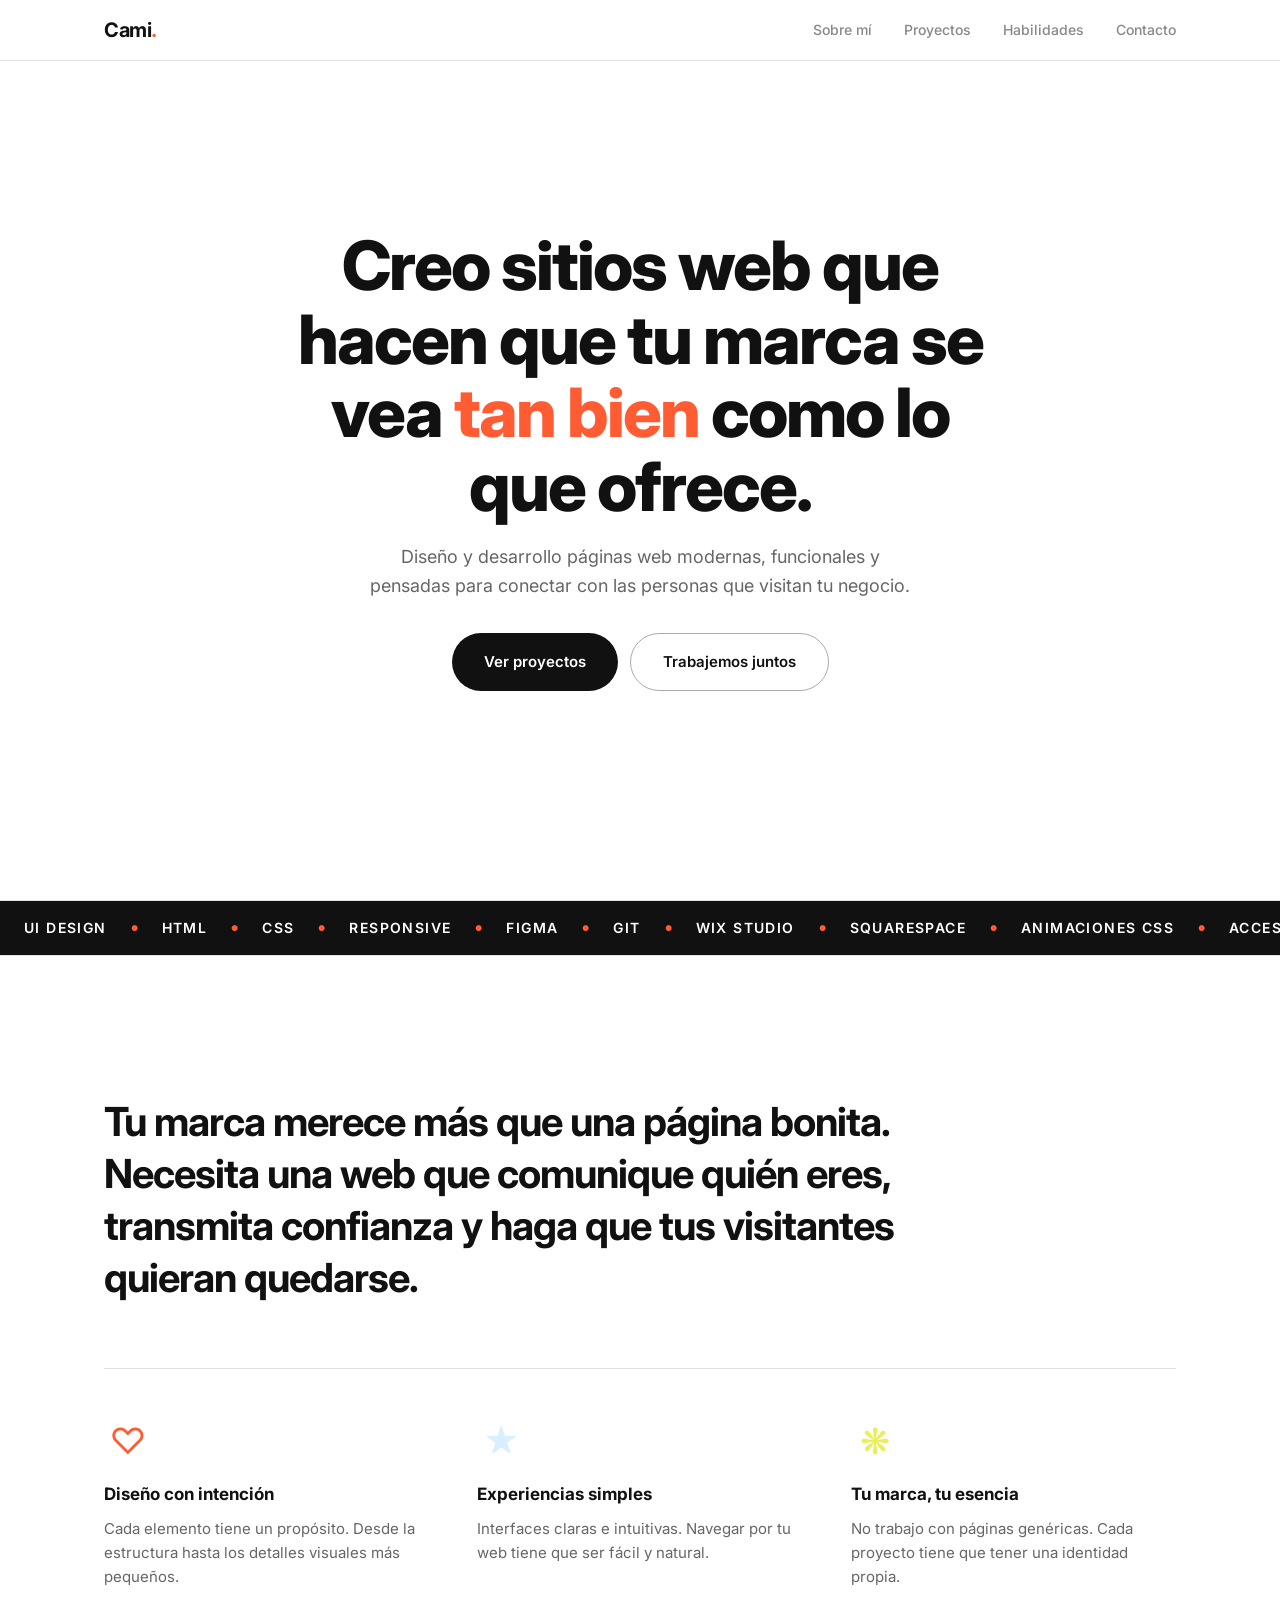
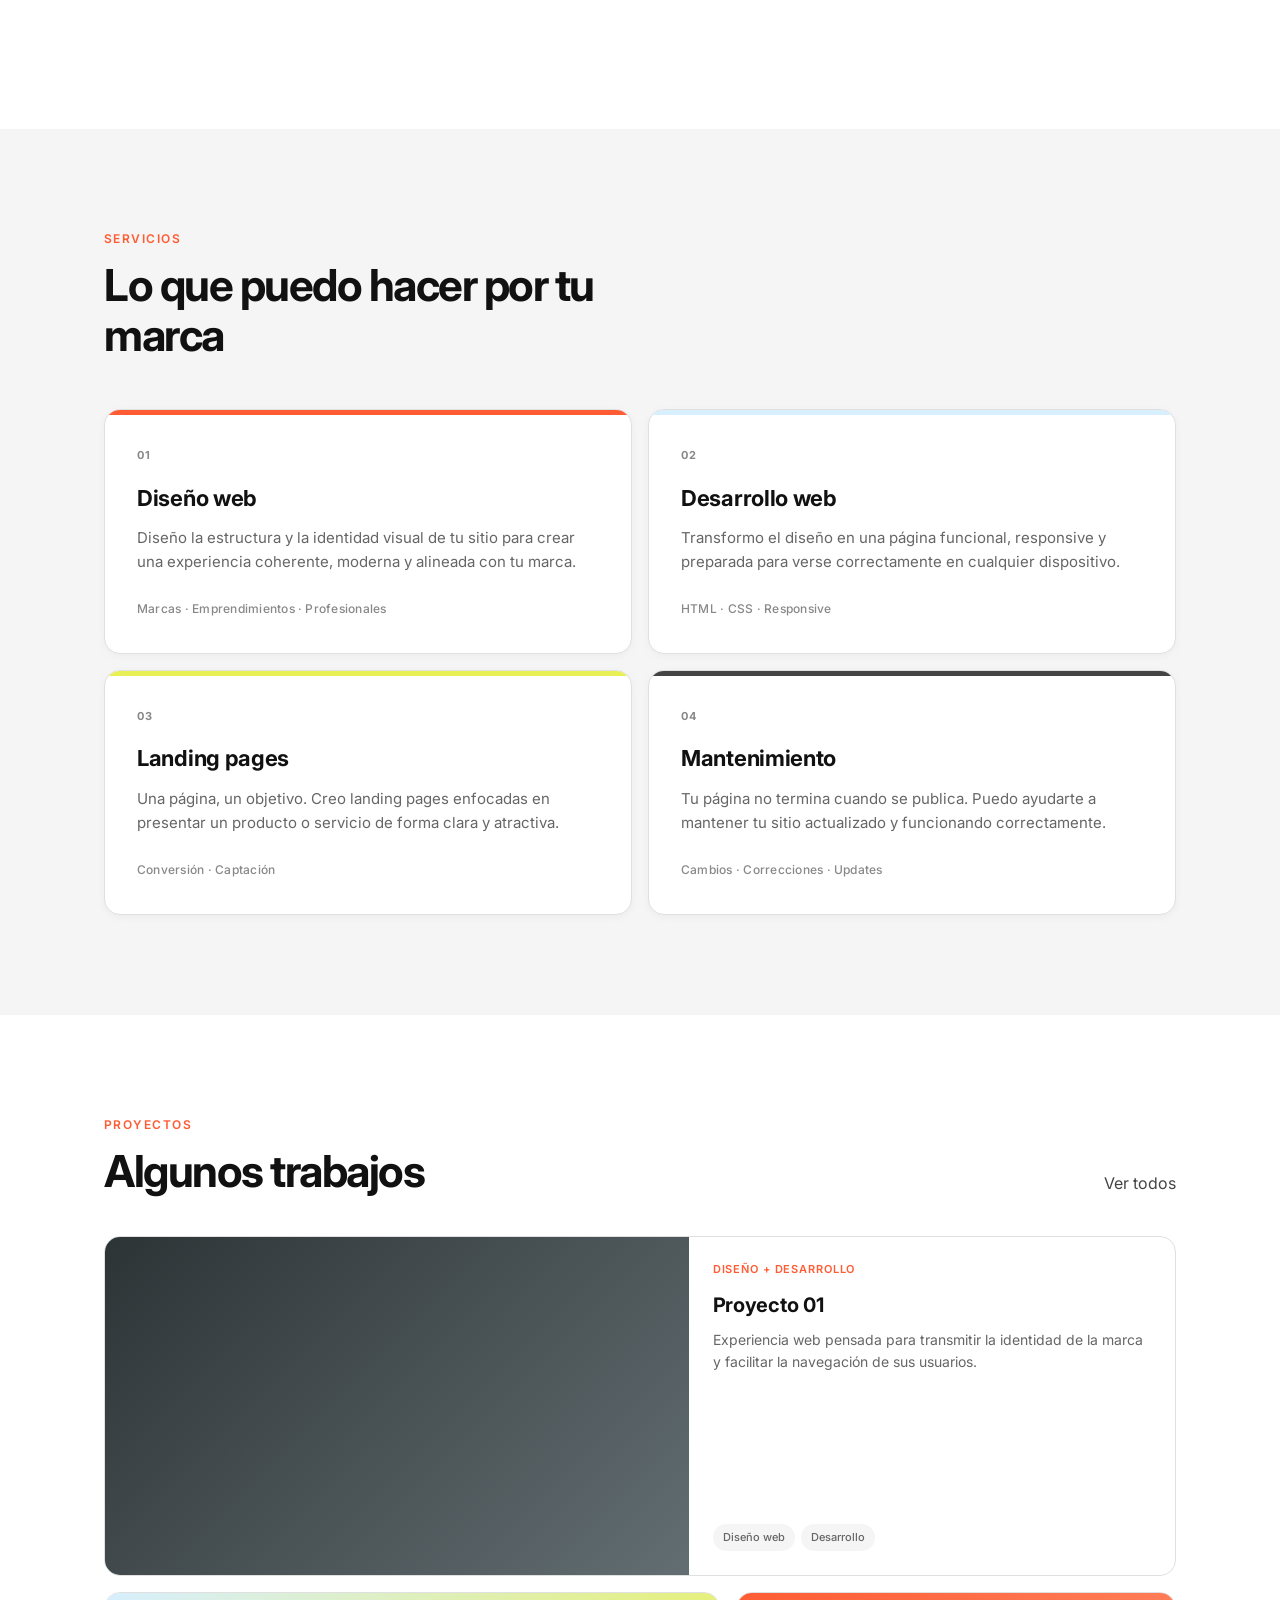
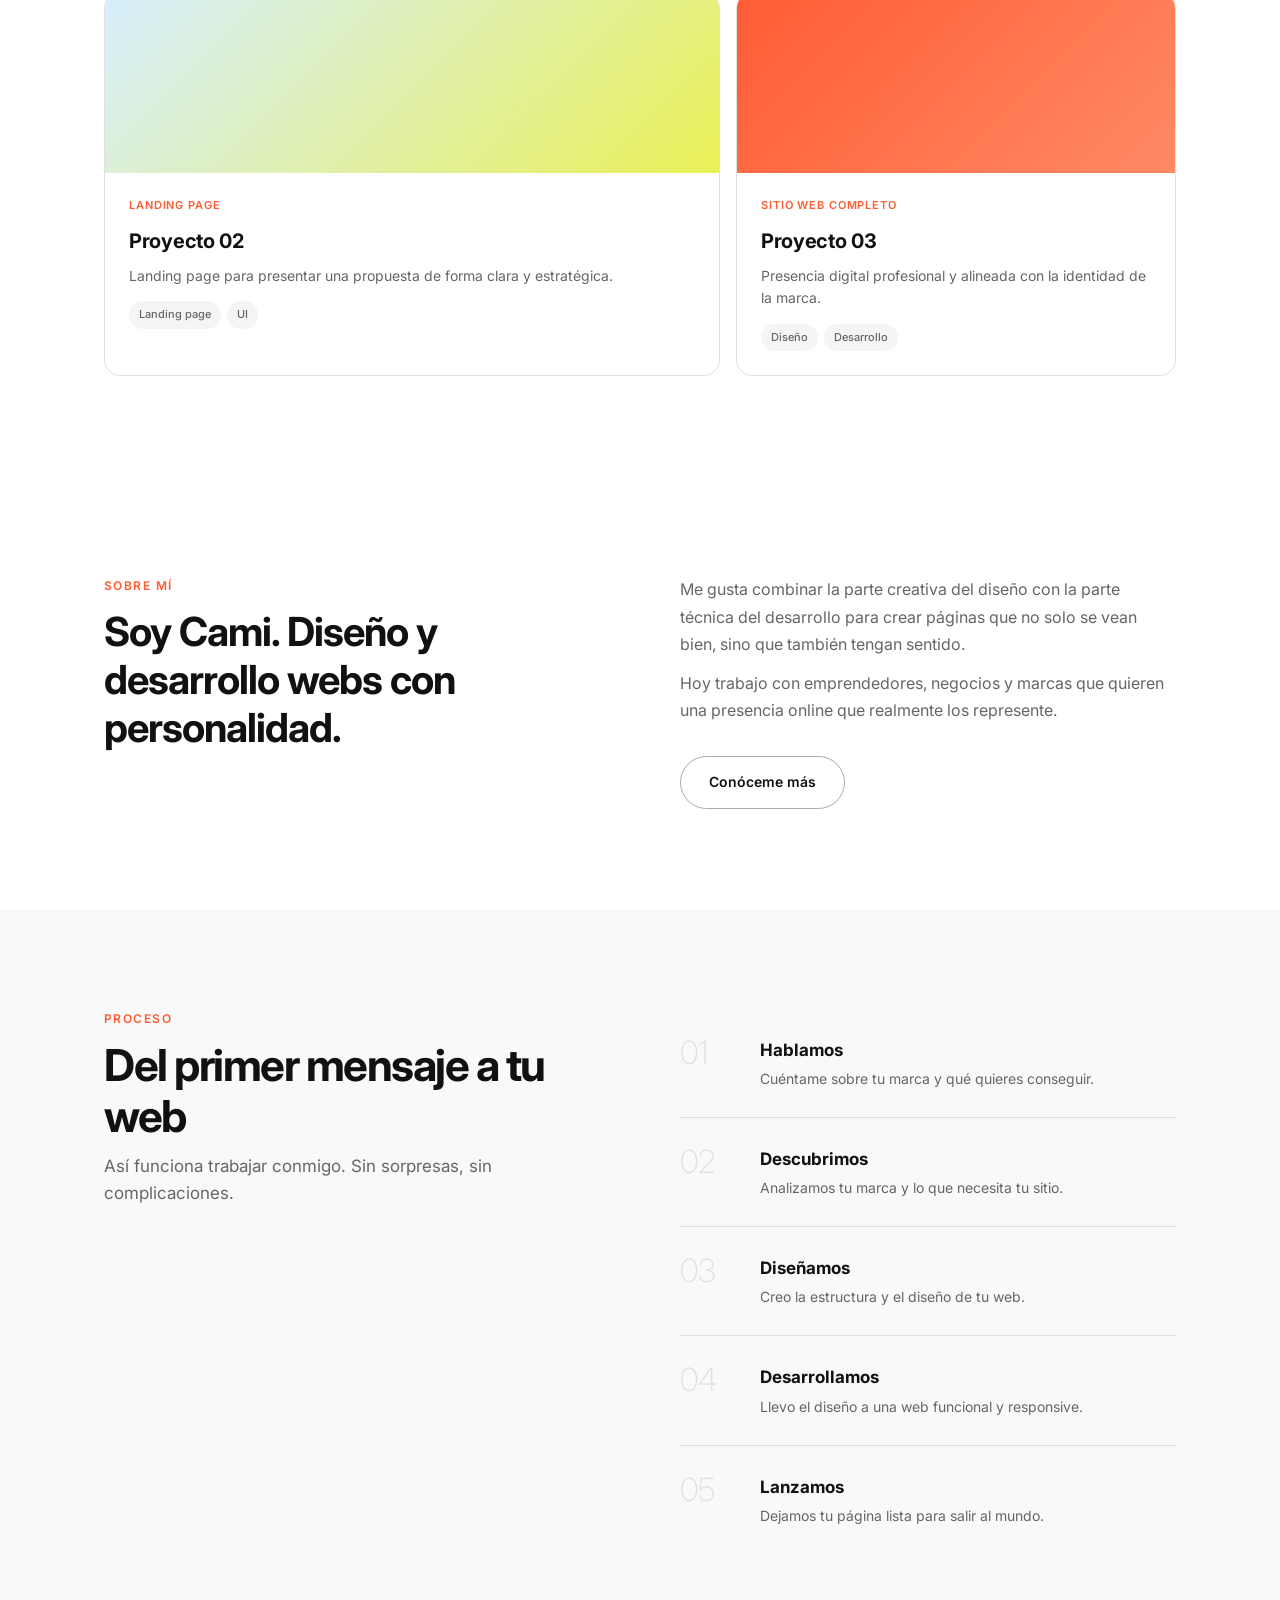
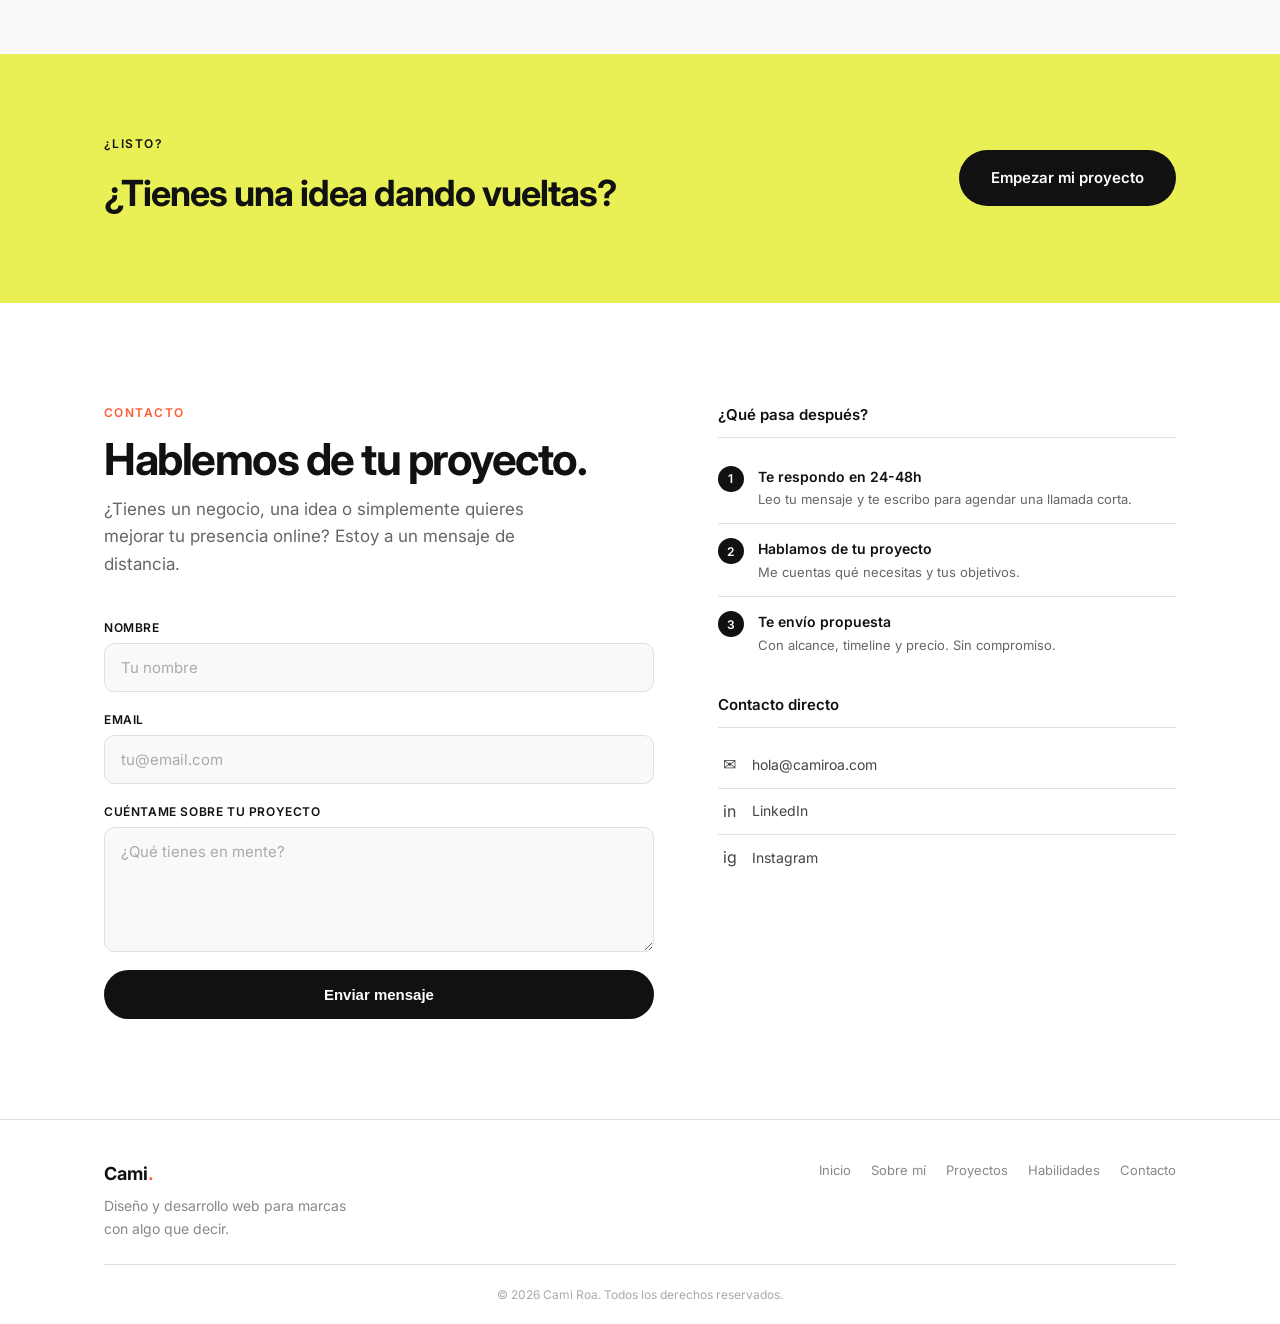
==== index.html @ 4c190ff5 "Replace small star ✦ with larger ★ character" ====
<!DOCTYPE html>
<html lang="es">
<head>
    <meta charset="UTF-8">
    <meta name="viewport" content="width=device-width, initial-scale=1.0">
    <title>Cami Roa — Diseño y Desarrollo Web</title>
    <link rel="preconnect" href="https://fonts.googleapis.com">
    <link rel="preconnect" href="https://fonts.gstatic.com" crossorigin>
    <link href="https://fonts.googleapis.com/css2?family=Inter:wght@400;500;600;700;800&display=swap" rel="stylesheet">
    <link rel="stylesheet" href="https://api.fontshare.com/v2/css?f[]=clash-display@400,500,600,700&display=swap">
    <link rel="stylesheet" href="styles.css">
</head>
<body>
    <header class="header">
        <nav class="nav container">
            <a href="index.html" class="logo">Cami<span>.</span></a>
            <ul class="nav-links" id="nav-links">
                <li><a href="about.html">Sobre mí</a></li>
                <li><a href="projects.html">Proyectos</a></li>
                <li><a href="skills.html">Habilidades</a></li>
                <li><a href="contact.html">Contacto</a></li>
            </ul>
            <button class="nav-toggle" id="nav-toggle" aria-label="Menu">
                <span></span>
                <span></span>
                <span></span>
            </button>
        </nav>
    </header>

    <main>
        <!-- HERO -->
        <section class="hero" id="hero">
            <div class="hero-content">
                <h1 class="hero-name">Creo sitios web que hacen que tu marca se vea <span class="accent">tan bien</span> como lo que ofrece.</h1>
                <p class="hero-description">Diseño y desarrollo páginas web modernas, funcionales y pensadas para conectar con las personas que visitan tu negocio.</p>
                <div class="hero-actions">
                    <a href="projects.html" class="btn btn-primary btn-lg">Ver proyectos</a>
                    <a href="contact.html" class="btn btn-secondary btn-lg">Trabajemos juntos</a>
                </div>
            </div>
        </section>

        <!-- SKILLS TICKER -->
        <div class="ticker">
            <div class="ticker-track">
                <span class="ticker-item">UI Design</span>
                <span class="ticker-dot">●</span>
                <span class="ticker-item">HTML</span>
                <span class="ticker-dot">●</span>
                <span class="ticker-item">CSS</span>
                <span class="ticker-dot">●</span>
                <span class="ticker-item">Responsive</span>
                <span class="ticker-dot">●</span>
                <span class="ticker-item">Figma</span>
                <span class="ticker-dot">●</span>
                <span class="ticker-item">Git</span>
                <span class="ticker-dot">●</span>
                <span class="ticker-item">Wix Studio</span>
                <span class="ticker-dot">●</span>
                <span class="ticker-item">Squarespace</span>
                <span class="ticker-dot">●</span>
                <span class="ticker-item">Animaciones CSS</span>
                <span class="ticker-dot">●</span>
                <span class="ticker-item">Accesibilidad</span>
                <span class="ticker-dot">●</span>
                <span class="ticker-item">UI Design</span>
                <span class="ticker-dot">●</span>
                <span class="ticker-item">HTML</span>
                <span class="ticker-dot">●</span>
                <span class="ticker-item">CSS</span>
                <span class="ticker-dot">●</span>
                <span class="ticker-item">Responsive</span>
                <span class="ticker-dot">●</span>
                <span class="ticker-item">Figma</span>
                <span class="ticker-dot">●</span>
                <span class="ticker-item">Git</span>
                <span class="ticker-dot">●</span>
                <span class="ticker-item">Wix Studio</span>
                <span class="ticker-dot">●</span>
                <span class="ticker-item">Squarespace</span>
                <span class="ticker-dot">●</span>
                <span class="ticker-item">Animaciones CSS</span>
                <span class="ticker-dot">●</span>
                <span class="ticker-item">Accesibilidad</span>
                <span class="ticker-dot">●</span>
            </div>
        </div>

        <!-- EDITORIAL STATEMENT -->
        <section class="section editorial">
            <div class="container">
                <div class="editorial-text reveal">
                    <p class="editorial-large">Tu marca merece más que una página bonita. Necesita una web que comunique quién eres, transmita confianza y haga que tus visitantes quieran quedarse.</p>
                </div>
                <div class="editorial-columns reveal reveal-delay-1">
                    <div class="editorial-col">
                        <span class="editorial-icon">♡</span>
                        <h3>Diseño con intención</h3>
                        <p>Cada elemento tiene un propósito. Desde la estructura hasta los detalles visuales más pequeños.</p>
                    </div>
                    <div class="editorial-col">
                        <span class="editorial-icon">★</span>
                        <h3>Experiencias simples</h3>
                        <p>Interfaces claras e intuitivas. Navegar por tu web tiene que ser fácil y natural.</p>
                    </div>
                    <div class="editorial-col">
                        <span class="editorial-icon">❋</span>
                        <h3>Tu marca, tu esencia</h3>
                        <p>No trabajo con páginas genéricas. Cada proyecto tiene que tener una identidad propia.</p>
                    </div>
                </div>
            </div>
        </section>

        <!-- SERVICES — Accent cards -->
        <section class="section services-cards" id="services">
            <div class="container">
                <div class="sc-header reveal">
                    <p class="section-eyebrow">Servicios</p>
                    <h2 class="section-title">Lo que puedo hacer por tu marca</h2>
                </div>
                <div class="sc-grid">
                    <article class="sc-card reveal">
                        <div class="sc-accent" style="background: var(--topaze);"></div>
                        <div class="sc-body">
                            <span class="sc-num">01</span>
                            <h3>Diseño web</h3>
                            <p>Diseño la estructura y la identidad visual de tu sitio para crear una experiencia coherente, moderna y alineada con tu marca.</p>
                            <span class="sc-tag">Marcas · Emprendimientos · Profesionales</span>
                        </div>
                    </article>
                    <article class="sc-card reveal reveal-delay-1">
                        <div class="sc-accent" style="background: var(--cool-blue);"></div>
                        <div class="sc-body">
                            <span class="sc-num">02</span>
                            <h3>Desarrollo web</h3>
                            <p>Transformo el diseño en una página funcional, responsive y preparada para verse correctamente en cualquier dispositivo.</p>
                            <span class="sc-tag">HTML · CSS · Responsive</span>
                        </div>
                    </article>
                    <article class="sc-card reveal reveal-delay-2">
                        <div class="sc-accent" style="background: var(--wasabi);"></div>
                        <div class="sc-body">
                            <span class="sc-num">03</span>
                            <h3>Landing pages</h3>
                            <p>Una página, un objetivo. Creo landing pages enfocadas en presentar un producto o servicio de forma clara y atractiva.</p>
                            <span class="sc-tag">Conversión · Captación</span>
                        </div>
                    </article>
                    <article class="sc-card reveal reveal-delay-3">
                        <div class="sc-accent" style="background: var(--gray-700);"></div>
                        <div class="sc-body">
                            <span class="sc-num">04</span>
                            <h3>Mantenimiento</h3>
                            <p>Tu página no termina cuando se publica. Puedo ayudarte a mantener tu sitio actualizado y funcionando correctamente.</p>
                            <span class="sc-tag">Cambios · Correcciones · Updates</span>
                        </div>
                    </article>
                </div>
            </div>
        </section>

        <!-- PORTFOLIO -->
        <section class="section portfolio-preview" id="portfolio">
            <div class="container">
                <div class="portfolio-header">
                    <div>
                        <p class="section-eyebrow reveal">Proyectos</p>
                        <h2 class="section-title reveal reveal-delay-1">Algunos trabajos</h2>
                    </div>
                    <a href="projects.html" class="link reveal reveal-delay-2">Ver todos</a>
                </div>
                <div class="projects-grid">
                    <article class="project-card reveal reveal-delay-1" data-project="project-1">
                        <div class="project-card-image"></div>
                        <div class="project-card-body">
                            <span class="project-tag">Diseño + Desarrollo</span>
                            <h3 class="project-title">Proyecto 01</h3>
                            <p class="project-description">Experiencia web pensada para transmitir la identidad de la marca y facilitar la navegación de sus usuarios.</p>
                            <div class="project-tags">
                                <span>Diseño web</span>
                                <span>Desarrollo</span>
                            </div>
                        </div>
                    </article>
                    <article class="project-card reveal reveal-delay-2" data-project="project-2">
                        <div class="project-card-image"></div>
                        <div class="project-card-body">
                            <span class="project-tag">Landing page</span>
                            <h3 class="project-title">Proyecto 02</h3>
                            <p class="project-description">Landing page para presentar una propuesta de forma clara y estratégica.</p>
                            <div class="project-tags">
                                <span>Landing page</span>
                                <span>UI</span>
                            </div>
                        </div>
                    </article>
                    <article class="project-card reveal reveal-delay-3" data-project="project-3">
                        <div class="project-card-image"></div>
                        <div class="project-card-body">
                            <span class="project-tag">Sitio web completo</span>
                            <h3 class="project-title">Proyecto 03</h3>
                            <p class="project-description">Presencia digital profesional y alineada con la identidad de la marca.</p>
                            <div class="project-tags">
                                <span>Diseño</span>
                                <span>Desarrollo</span>
                            </div>
                        </div>
                    </article>
                </div>
            </div>
        </section>

        <!-- ABOUT — Inline editorial -->
        <section class="section about-inline" id="about">
            <div class="container">
                <div class="about-inline-grid">
                    <div class="about-inline-left reveal">
                        <p class="section-eyebrow">Sobre mí</p>
                        <h2 class="about-inline-heading">Soy Cami. Diseño y desarrollo webs con personalidad.</h2>
                    </div>
                    <div class="about-inline-right reveal reveal-delay-1">
                        <p>Me gusta combinar la parte creativa del diseño con la parte técnica del desarrollo para crear páginas que no solo se vean bien, sino que también tengan sentido.</p>
                        <p>Hoy trabajo con emprendedores, negocios y marcas que quieren una presencia online que realmente los represente.</p>
                        <a href="about.html" class="btn btn-secondary" style="margin-top: 20px;">Conóceme más</a>
                    </div>
                </div>
            </div>
        </section>

        <!-- PROCESS — Vertical steps -->
        <section class="section process-new" id="process">
            <div class="container">
                <div class="process-new-grid">
                    <div class="process-new-left reveal">
                        <p class="section-eyebrow">Proceso</p>
                        <h2 class="section-title">Del primer mensaje a tu web</h2>
                        <p class="section-subtitle" style="margin-top: 12px;">Así funciona trabajar conmigo. Sin sorpresas, sin complicaciones.</p>
                    </div>
                    <div class="process-new-steps">
                        <div class="process-new-step reveal reveal-delay-1">
                            <span class="process-new-num">01</span>
                            <div>
                                <h3>Hablamos</h3>
                                <p>Cuéntame sobre tu marca y qué quieres conseguir.</p>
                            </div>
                        </div>
                        <div class="process-new-step reveal reveal-delay-2">
                            <span class="process-new-num">02</span>
                            <div>
                                <h3>Descubrimos</h3>
                                <p>Analizamos tu marca y lo que necesita tu sitio.</p>
                            </div>
                        </div>
                        <div class="process-new-step reveal reveal-delay-3">
                            <span class="process-new-num">03</span>
                            <div>
                                <h3>Diseñamos</h3>
                                <p>Creo la estructura y el diseño de tu web.</p>
                            </div>
                        </div>
                        <div class="process-new-step reveal reveal-delay-3">
                            <span class="process-new-num">04</span>
                            <div>
                                <h3>Desarrollamos</h3>
                                <p>Llevo el diseño a una web funcional y responsive.</p>
                            </div>
                        </div>
                        <div class="process-new-step reveal reveal-delay-4">
                            <span class="process-new-num">05</span>
                            <div>
                                <h3>Lanzamos</h3>
                                <p>Dejamos tu página lista para salir al mundo.</p>
                            </div>
                        </div>
                    </div>
                </div>
            </div>
        </section>

        <!-- CTA -->
        <section class="section cta-banner">
            <div class="container">
                <div class="cta-banner-inner reveal">
                    <div>
                        <p class="section-eyebrow" style="color: var(--black);">¿Listo?</p>
                        <h2 class="cta-banner-title">¿Tienes una idea dando vueltas?</h2>
                    </div>
                    <a href="contact.html" class="btn btn-primary btn-lg">Empezar mi proyecto</a>
                </div>
            </div>
        </section>

        <!-- CONTACT -->
        <section class="section" id="contact">
            <div class="container">
                <div class="contact-grid">
                    <div class="reveal">
                        <p class="section-eyebrow">Contacto</p>
                        <h2 class="section-title">Hablemos de tu proyecto.</h2>
                        <p class="section-subtitle">¿Tienes un negocio, una idea o simplemente quieres mejorar tu presencia online? Estoy a un mensaje de distancia.</p>
                        <form class="contact-form" style="margin-top: 40px;" action="#" method="POST">
                            <div class="form-group">
                                <label for="name">Nombre</label>
                                <input type="text" id="name" name="name" placeholder="Tu nombre" required>
                            </div>
                            <div class="form-group">
                                <label for="email">Email</label>
                                <input type="email" id="email" name="email" placeholder="tu@email.com" required>
                            </div>
                            <div class="form-group">
                                <label for="message">Cuéntame sobre tu proyecto</label>
                                <textarea id="message" name="message" rows="5" placeholder="¿Qué tienes en mente?" required></textarea>
                            </div>
                            <button type="submit" class="btn btn-primary btn-full btn-lg">Enviar mensaje</button>
                        </form>
                    </div>
                    <div class="contact-info reveal reveal-delay-2">
                        <div class="info-card">
                            <h3>¿Qué pasa después?</h3>
                            <ol class="process-steps-contact">
                                <li>
                                    <span class="step-num">1</span>
                                    <div>
                                        <strong>Te respondo en 24-48h</strong>
                                        <p>Leo tu mensaje y te escribo para agendar una llamada corta.</p>
                                    </div>
                                </li>
                                <li>
                                    <span class="step-num">2</span>
                                    <div>
                                        <strong>Hablamos de tu proyecto</strong>
                                        <p>Me cuentas qué necesitas y tus objetivos.</p>
                                    </div>
                                </li>
                                <li>
                                    <span class="step-num">3</span>
                                    <div>
                                        <strong>Te envío propuesta</strong>
                                        <p>Con alcance, timeline y precio. Sin compromiso.</p>
                                    </div>
                                </li>
                            </ol>
                        </div>
                        <div class="info-card">
                            <h3>Contacto directo</h3>
                            <ul class="direct-links">
                                <li>
                                    <a href="mailto:hola@camiroa.com">
                                        <span class="link-icon">✉</span>
                                        <span>hola@camiroa.com</span>
                                    </a>
                                </li>
                                <li>
                                    <a href="https://www.linkedin.com/in/camiroa" target="_blank" rel="noopener">
                                        <span class="link-icon">in</span>
                                        <span>LinkedIn</span>
                                    </a>
                                </li>
                                <li>
                                    <a href="https://www.instagram.com/camiroa" target="_blank" rel="noopener">
                                        <span class="link-icon">ig</span>
                                        <span>Instagram</span>
                                    </a>
                                </li>
                            </ul>
                        </div>
                    </div>
                </div>
            </div>
        </section>
    </main>

    <!-- FOOTER -->
    <footer class="footer">
        <div class="container">
            <div class="footer-content">
                <div class="footer-brand">
                    <h3>Cami<span>.</span></h3>
                    <p>Diseño y desarrollo web para marcas con algo que decir.</p>
                </div>
                <nav class="footer-nav">
                    <a href="index.html">Inicio</a>
                    <a href="about.html">Sobre mí</a>
                    <a href="projects.html">Proyectos</a>
                    <a href="skills.html">Habilidades</a>
                    <a href="contact.html">Contacto</a>
                </nav>
            </div>
            <div class="footer-bottom">
                <p>&copy; 2026 Cami Roa. Todos los derechos reservados.</p>
            </div>
        </div>
    </footer>

    <!-- Project Modal -->
    <div class="modal-overlay" id="project-modal" role="dialog" aria-modal="true" aria-labelledby="modal-title" hidden>
        <div class="modal" style="position: relative;">
            <button class="modal-close" id="modal-close" aria-label="Cerrar">×</button>
            <div class="modal-content" id="modal-content"></div>
        </div>
    </div>

    <script>
        // Scroll reveal
        const revealObserver = new IntersectionObserver((entries) => {
            entries.forEach(entry => {
                if (entry.isIntersecting) {
                    entry.target.classList.add('visible');
                    revealObserver.unobserve(entry.target);
                }
            });
        }, { threshold: 0.1, rootMargin: '0px 0px -40px 0px' });

        document.querySelectorAll('.reveal').forEach(el => revealObserver.observe(el));

        // Project modal
        const projects = {
            'project-1': {
                title: 'Proyecto 01',
                tag: 'Diseño + Desarrollo',
                fullDescription: 'Diseño y desarrollo de una experiencia web pensada para transmitir la identidad de la marca y facilitar la navegación de sus usuarios.',
                tech: ['HTML', 'CSS', 'JavaScript', 'Responsive Design'],
                links: [{ label: 'Ver proyecto', url: '#', primary: true }]
            },
            'project-2': {
                title: 'Proyecto 02',
                tag: 'Landing page',
                fullDescription: 'Landing page diseñada para presentar una propuesta de forma clara, visual y estratégica.',
                tech: ['HTML', 'CSS', 'Animaciones CSS'],
                links: [{ label: 'Ver proyecto', url: '#', primary: true }]
            },
            'project-3': {
                title: 'Proyecto 03',
                tag: 'Sitio web completo',
                fullDescription: 'Sitio web para una marca que necesitaba una presencia digital profesional y alineada con su identidad.',
                tech: ['HTML', 'CSS', 'JavaScript', 'Responsive Design'],
                links: [{ label: 'Ver proyecto', url: '#', primary: true }]
            }
        };

        const modalOverlay = document.getElementById('project-modal');
        const modalContent = document.getElementById('modal-content');
        const modalClose = document.getElementById('modal-close');

        document.querySelectorAll('.project-card[data-project]').forEach(card => {
            card.addEventListener('click', () => {
                const project = projects[card.dataset.project];
                if (!project) return;
                modalContent.innerHTML = `
                    <span class="modal-tag">${project.tag}</span>
                    <h2 id="modal-title">${project.title}</h2>
                    <p class="modal-description">${project.fullDescription}</p>
                    <h3>Tecnologías</h3>
                    <div class="modal-tech">
                        ${project.tech.map(t => `<span class="tech-tag">${t}</span>`).join('')}
                    </div>
                    <div class="modal-links">
                        ${project.links.map(l => `<a href="${l.url}" class="modal-link ${l.primary ? 'primary' : 'secondary'}" target="_blank">${l.label}</a>`).join('')}
                    </div>
                `;
                modalOverlay.hidden = false;
                document.body.style.overflow = 'hidden';
                modalClose.focus();
            });
        });

        modalClose.addEventListener('click', () => {
            modalOverlay.hidden = true;
            document.body.style.overflow = '';
        });

        modalOverlay.addEventListener('click', (e) => {
            if (e.target === modalOverlay) {
                modalOverlay.hidden = true;
                document.body.style.overflow = '';
            }
        });

        document.addEventListener('keydown', (e) => {
            if (e.key === 'Escape' && !modalOverlay.hidden) {
                modalOverlay.hidden = true;
                document.body.style.overflow = '';
            }
        });

        // Hamburger menu
        const navToggle = document.getElementById('nav-toggle');
        const navLinks = document.getElementById('nav-links');

        navToggle.addEventListener('click', () => {
            navLinks.classList.toggle('open');
            navToggle.classList.toggle('active');
        });

        document.querySelectorAll('.nav-links a').forEach(link => {
            link.addEventListener('click', () => {
                navLinks.classList.remove('open');
                navToggle.classList.remove('active');
            });
        });
    </script>
</body>
</html>
---- styles.css ----
/* ===== RESET ===== */
*, *::before, *::after {
  margin: 0;
  padding: 0;
  box-sizing: border-box;
}

:root {
  --topaze: #FF5C34;
  --wasabi: #E9F056;
  --cool-blue: #D7EFFF;
  --black: #111111;
  --gray-900: #1a1a1a;
  --gray-700: #444444;
  --gray-500: #666666;
  --gray-400: #888888;
  --gray-300: #aaaaaa;
  --gray-200: #e0e0e0;
  --gray-100: #f5f5f5;
  --gray-50: #f9f9f9;
  --white: #ffffff;
}

html { scroll-behavior: smooth; }

@media (prefers-reduced-motion: reduce) {
  html { scroll-behavior: auto; }
}

body {
  font-family: 'Inter', -apple-system, BlinkMacSystemFont, sans-serif;
  line-height: 1.6;
  color: var(--gray-700);
  background: var(--white);
  -webkit-font-smoothing: antialiased;
  font-size: 16px;
  overflow-x: hidden;
}

a { color: inherit; text-decoration: none; }
img { max-width: 100%; display: block; }

/* ===== LAYOUT ===== */
.container {
  width: 100%;
  max-width: 1120px;
  margin: 0 auto;
  padding: 0 24px;
}

/* ===== NAV ===== */
.header {
  position: fixed;
  top: 0;
  left: 0;
  right: 0;
  z-index: 1000;
  background: rgba(255, 255, 255, 0.95);
  backdrop-filter: blur(12px);
  border-bottom: 1px solid var(--gray-200);
}

.nav {
  display: flex;
  align-items: center;
  justify-content: space-between;
  height: 60px;
}

.logo {
  font-size: 20px;
  font-weight: 700;
  color: var(--black);
  letter-spacing: -0.5px;
}

.logo span { color: var(--topaze); }

.nav-links {
  display: flex;
  gap: 32px;
  list-style: none;
}

.nav-links a {
  font-size: 14px;
  font-weight: 500;
  color: var(--gray-400);
  transition: color 0.2s;
}

.nav-links a:hover,
.nav-links a.active {
  color: var(--black);
}

/* Hamburger */
.nav-toggle {
  display: none;
  flex-direction: column;
  gap: 5px;
  background: none;
  border: none;
  cursor: pointer;
  padding: 4px;
  z-index: 1001;
}

.nav-toggle span {
  width: 22px;
  height: 2px;
  background: var(--black);
  border-radius: 2px;
  transition: all 0.3s;
}

.nav-toggle.active span:nth-child(1) {
  transform: rotate(45deg) translate(5px, 5px);
}

.nav-toggle.active span:nth-child(2) {
  opacity: 0;
}

.nav-toggle.active span:nth-child(3) {
  transform: rotate(-45deg) translate(5px, -5px);
}

/* ===== BUTTONS ===== */
.btn {
  display: inline-flex;
  align-items: center;
  gap: 8px;
  padding: 14px 28px;
  font-size: 14px;
  font-weight: 600;
  border-radius: 100px;
  border: none;
  cursor: pointer;
  transition: all 0.2s;
}

.btn-primary {
  background: var(--black);
  color: var(--white);
}

.btn-primary:hover {
  background: var(--gray-900);
  transform: translateY(-1px);
}

.btn-secondary {
  background: transparent;
  color: var(--black);
  border: 1.5px solid var(--gray-300);
}

.btn-secondary:hover {
  border-color: var(--black);
}

.btn-full { width: 100%; justify-content: center; }

.btn-lg { padding: 16px 32px; font-size: 15px; }

/* ===== HERO ===== */
.hero {
  min-height: 100vh;
  display: flex;
  align-items: center;
  justify-content: center;
  background: var(--white);
  padding: 80px 24px 60px;
  box-sizing: border-box;
}

.hero-content {
  text-align: center;
  max-width: 720px;
  width: 100%;
}

.hero-greeting {
  font-size: 13px;
  font-weight: 600;
  color: var(--topaze);
  text-transform: uppercase;
  letter-spacing: 0.12em;
  margin-bottom: 20px;
}

.hero-name {
  font-size: clamp(38px, 7vw, 68px);
  font-weight: 800;
  line-height: 1.08;
  letter-spacing: -2px;
  margin-bottom: 20px;
  color: var(--black);
}

.hero-name .accent {
  color: var(--topaze);
}

.hero-description {
  font-size: 18px;
  color: var(--gray-500);
  line-height: 1.6;
  margin-bottom: 32px;
  max-width: 540px;
  margin-left: auto;
  margin-right: auto;
}

.hero-actions {
  display: flex;
  gap: 12px;
  justify-content: center;
  flex-wrap: wrap;
}

.hero-stats {
  display: flex;
  gap: 48px;
  justify-content: center;
  margin-top: 48px;
  padding-top: 32px;
  border-top: 1px solid var(--gray-200);
}

.hero-stat-num {
  font-size: 36px;
  font-weight: 800;
  color: var(--black);
  display: block;
}

.hero-stat-label {
  font-size: 13px;
  color: var(--gray-400);
  text-transform: uppercase;
  letter-spacing: 0.04em;
  margin-top: 4px;
}

.hero-deco { display: none; }

/* ===== SECTION ===== */
.section {
  padding: 100px 0;
}

.section-eyebrow {
  font-size: 12px;
  font-weight: 600;
  text-transform: uppercase;
  letter-spacing: 0.12em;
  color: var(--topaze);
  margin-bottom: 12px;
}

.section-title {
  font-size: clamp(28px, 4vw, 44px);
  font-weight: 700;
  letter-spacing: -1.5px;
  line-height: 1.15;
  color: var(--black);
  max-width: 600px;
}

.section-subtitle {
  font-size: 17px;
  color: var(--gray-500);
  max-width: 480px;
  margin-top: 12px;
  line-height: 1.6;
}

/* ===== VALUE PROP ===== */
.value-prop { background: var(--white); }

.value-split {
  display: grid;
  grid-template-columns: 1fr 1fr;
  gap: 64px;
  align-items: start;
}

.value-left .section-title { margin-bottom: 20px; }

.value-cards {
  display: flex;
  flex-direction: column;
  gap: 12px;
}

.value-card {
  padding: 24px;
  border-radius: 12px;
  background: var(--gray-50);
  border: 1px solid var(--gray-200);
  transition: all 0.2s;
}

.value-card:hover {
  border-color: var(--topaze);
  transform: translateX(4px);
}

.value-card-icon {
  font-size: 24px;
  margin-bottom: 12px;
}

.value-card h3 {
  font-size: 17px;
  font-weight: 600;
  margin-bottom: 6px;
  color: var(--black);
}

.value-card p {
  font-size: 14px;
  color: var(--gray-500);
  line-height: 1.6;
}

/* ===== SERVICES ===== */
.services { background: var(--gray-50); }

.services-list {
  display: flex;
  flex-direction: column;
}

.service-row {
  display: grid;
  grid-template-columns: 80px 1fr auto;
  gap: 32px;
  align-items: center;
  padding: 40px 0;
  border-bottom: 1px solid var(--gray-200);
  transition: all 0.2s;
}

.service-row:first-child { border-top: 1px solid var(--gray-200); }

.service-num {
  font-size: 13px;
  color: var(--gray-400);
}

.service-content h3 {
  font-size: 24px;
  font-weight: 700;
  letter-spacing: -0.5px;
  margin-bottom: 6px;
  color: var(--black);
}

.service-content p {
  font-size: 15px;
  color: var(--gray-500);
  line-height: 1.6;
  max-width: 440px;
}

.service-meta { text-align: right; }

.service-meta p {
  font-size: 13px;
  color: var(--gray-500);
  line-height: 1.5;
}

.service-meta strong {
  color: var(--black);
  display: block;
  margin-bottom: 4px;
  font-size: 11px;
  text-transform: uppercase;
  letter-spacing: 0.06em;
}

/* ===== PORTFOLIO ===== */
.portfolio-preview { background: var(--white); }

.projects-grid {
  display: grid;
  grid-template-columns: 1.4fr 1fr;
  gap: 16px;
}

.project-card {
  border-radius: 16px;
  cursor: pointer;
  transition: all 0.3s;
  overflow: hidden;
  background: var(--white);
  border: 1px solid var(--gray-200);
}

.project-card:hover {
  transform: translateY(-4px);
  box-shadow: 0 16px 48px rgba(0, 0, 0, 0.08);
}

.project-card:first-child {
  grid-column: 1 / -1;
  display: grid;
  grid-template-columns: 1.2fr 1fr;
  min-height: 340px;
}

.project-card:first-child .project-card-image { height: 100%; }

.project-card-image {
  height: 180px;
  overflow: hidden;
}

.project-card:nth-child(1) .project-card-image {
  background: linear-gradient(135deg, #2D3436, #636E72);
}

.project-card:nth-child(2) .project-card-image {
  background: linear-gradient(135deg, var(--cool-blue), var(--wasabi));
}

.project-card:nth-child(3) .project-card-image {
  background: linear-gradient(135deg, var(--topaze), #FF8A65);
}

.project-card-body {
  padding: 24px;
  display: flex;
  flex-direction: column;
}

.project-tag {
  font-size: 11px;
  font-weight: 600;
  text-transform: uppercase;
  letter-spacing: 0.08em;
  color: var(--topaze);
  margin-bottom: 10px;
}

.project-title {
  font-size: 20px;
  font-weight: 700;
  letter-spacing: -0.3px;
  margin-bottom: 8px;
  color: var(--black);
}

.project-description {
  font-size: 14px;
  color: var(--gray-500);
  line-height: 1.6;
  flex: 1;
}

.project-tags {
  display: flex;
  flex-wrap: wrap;
  gap: 6px;
  margin-top: 14px;
}

.project-tags span {
  font-size: 11px;
  font-weight: 500;
  padding: 5px 10px;
  border-radius: 100px;
  background: var(--gray-100);
  color: var(--gray-500);
}

/* ===== ABOUT PREVIEW ===== */
.about-preview {
  background: var(--black);
  color: var(--white);
}

.about-preview .section-title { color: var(--white); }
.about-preview .section-eyebrow { color: var(--wasabi); }

.about-grid {
  display: grid;
  grid-template-columns: 1fr 1fr;
  gap: 64px;
  align-items: start;
}

.about-text p {
  font-size: 16px;
  color: rgba(255, 255, 255, 0.75);
  line-height: 1.7;
  margin-bottom: 16px;
}

.about-text p strong { color: var(--white); }

.about-visual {
  aspect-ratio: 4/5;
  border-radius: 20px;
  background: linear-gradient(135deg, #e0e0e0, #c0c0c0);
  opacity: 0.4;
}

/* ===== SKILLS PREVIEW ===== */
.skills-preview { background: var(--white); }

.skills-grid {
  display: grid;
  grid-template-columns: repeat(3, 1fr);
  gap: 1px;
  background: var(--gray-200);
  border: 1px solid var(--gray-200);
  border-radius: 16px;
  overflow: hidden;
}

.skill-cell {
  background: var(--white);
  padding: 28px;
}

.skill-cell h3 {
  font-size: 12px;
  font-weight: 600;
  text-transform: uppercase;
  letter-spacing: 0.1em;
  color: var(--gray-400);
  margin-bottom: 16px;
  padding-bottom: 12px;
  border-bottom: 1px solid var(--gray-200);
}

.skill-cell ul { list-style: none; }

.skill-cell li {
  font-size: 14px;
  padding: 8px 0;
  border-bottom: 1px solid var(--gray-200);
  color: var(--gray-700);
}

.skill-cell li:last-child { border-bottom: none; }
.skill-cell li:hover { color: var(--topaze); }

/* ===== PROCESS ===== */
.process { background: var(--white); }

.process-steps {
  display: grid;
  grid-template-columns: repeat(5, 1fr);
  counter-reset: step;
}

.process-step {
  text-align: center;
  padding: 24px 12px;
  counter-increment: step;
}

.process-step::before {
  content: counter(step, decimal-leading-zero);
  font-size: 40px;
  font-weight: 200;
  color: var(--gray-200);
  display: block;
  margin-bottom: 16px;
}

.process-step:hover::before { color: var(--topaze); }

.process-step h3 {
  font-size: 15px;
  font-weight: 600;
  margin-bottom: 6px;
  color: var(--black);
}

.process-step p {
  font-size: 13px;
  color: var(--gray-400);
  line-height: 1.5;
}

/* ===== CTA ===== */
.cta-section { background: var(--gray-50); }

.cta-inner { max-width: 560px; }
.cta-inner .section-title { margin-bottom: 12px; }

.cta-inner p {
  font-size: 16px;
  color: var(--gray-500);
  line-height: 1.6;
  margin-bottom: 28px;
}

/* ===== CONTACT ===== */
.contact-grid {
  display: grid;
  grid-template-columns: 1.2fr 1fr;
  gap: 64px;
  align-items: start;
}

.contact-form {
  display: flex;
  flex-direction: column;
  gap: 18px;
}

.form-group {
  display: flex;
  flex-direction: column;
  gap: 6px;
}

.form-group label {
  font-size: 12px;
  font-weight: 600;
  text-transform: uppercase;
  letter-spacing: 0.05em;
  color: var(--black);
}

.form-group input,
.form-group textarea {
  padding: 14px 16px;
  font-size: 15px;
  font-family: inherit;
  color: var(--black);
  background: var(--gray-50);
  border: 1.5px solid var(--gray-200);
  border-radius: 10px;
  transition: border-color 0.2s;
}

.form-group input:focus,
.form-group textarea:focus {
  outline: none;
  border-color: var(--black);
}

.form-group input::placeholder,
.form-group textarea::placeholder {
  color: var(--gray-300);
}

.form-group textarea {
  resize: vertical;
  min-height: 120px;
}

.form-status {
  padding: 14px;
  border-radius: 10px;
  font-size: 14px;
  font-weight: 500;
  text-align: center;
}

.form-status.success { background: #ECFDF5; color: #059669; }
.form-status.error { background: #FEF2F2; color: #DC2626; }

/* Contact info */
.contact-info {
  display: flex;
  flex-direction: column;
  gap: 24px;
}

.info-card h3 {
  font-size: 15px;
  font-weight: 600;
  margin-bottom: 14px;
  padding-bottom: 10px;
  border-bottom: 1px solid var(--gray-200);
  color: var(--black);
}

.process-steps-contact { list-style: none; }

.process-steps-contact li {
  display: flex;
  gap: 14px;
  padding: 14px 0;
  border-bottom: 1px solid var(--gray-200);
}

.process-steps-contact li:last-child { border-bottom: none; }

.process-steps-contact .step-num {
  flex-shrink: 0;
  width: 26px;
  height: 26px;
  border-radius: 50%;
  background: var(--black);
  color: var(--white);
  font-size: 12px;
  font-weight: 600;
  display: flex;
  align-items: center;
  justify-content: center;
}

.process-steps-contact strong {
  display: block;
  font-size: 14px;
  font-weight: 600;
  margin-bottom: 2px;
  color: var(--black);
}

.process-steps-contact p {
  font-size: 13px;
  color: var(--gray-500);
  line-height: 1.5;
}

.direct-links { list-style: none; }

.direct-links li {
  padding: 10px 0;
  border-bottom: 1px solid var(--gray-200);
}

.direct-links li:last-child { border-bottom: none; }

.direct-links a {
  display: flex;
  align-items: center;
  gap: 10px;
  font-size: 14px;
  color: var(--gray-700);
  transition: color 0.2s;
}

.direct-links a:hover { color: var(--topaze); }

.link-icon { font-size: 16px; width: 24px; text-align: center; }

/* FAQ */
.faq-item summary {
  cursor: pointer;
  font-size: 14px;
  font-weight: 600;
  padding: 12px 0;
  list-style: none;
  display: flex;
  justify-content: space-between;
  align-items: center;
  color: var(--black);
  transition: color 0.2s;
}

.faq-item summary:hover { color: var(--topaze); }
.faq-item summary::-webkit-details-marker { display: none; }

.faq-item summary::after {
  content: '+';
  font-size: 18px;
  font-weight: 300;
}

.faq-item[open] summary::after { transform: rotate(45deg); }

.faq-item p {
  font-size: 14px;
  color: var(--gray-500);
  line-height: 1.6;
  padding-bottom: 14px;
}

/* ===== ABOUT PAGE ===== */
.about-detail-grid {
  display: grid;
  grid-template-columns: 1.5fr 1fr;
  gap: 64px;
}

.about-text p {
  font-size: 16px;
  color: var(--gray-500);
  line-height: 1.7;
  margin-bottom: 14px;
}

.about-sidebar {
  display: flex;
  flex-direction: column;
  gap: 20px;
}

.sidebar-card {
  background: var(--gray-50);
  border: 1px solid var(--gray-200);
  border-radius: 12px;
  padding: 24px;
}

.sidebar-card h3 {
  font-size: 12px;
  font-weight: 600;
  text-transform: uppercase;
  letter-spacing: 0.08em;
  color: var(--gray-400);
  margin-bottom: 14px;
  padding-bottom: 10px;
  border-bottom: 1px solid var(--gray-200);
}

.services-list, .tools-list { list-style: none; }

.services-list li, .tools-list li {
  font-size: 14px;
  padding: 8px 0;
  border-bottom: 1px solid var(--gray-200);
  color: var(--gray-700);
}

.services-list li:last-child, .tools-list li:last-child { border-bottom: none; }

.tools-list strong {
  color: var(--black);
  min-width: 80px;
  font-size: 13px;
}

.values-list {
  list-style: none;
  display: flex;
  flex-direction: column;
  gap: 14px;
}

.values-list li { display: flex; gap: 10px; }

.values-list .value-icon {
  font-size: 18px;
  flex-shrink: 0;
  margin-top: 2px;
}

.values-list strong {
  display: block;
  font-size: 14px;
  font-weight: 600;
  margin-bottom: 2px;
  color: var(--black);
}

.values-list p {
  font-size: 13px;
  color: var(--gray-500);
  line-height: 1.5;
}

/* ===== SKILLS PAGE ===== */
.skills-page-grid {
  display: grid;
  grid-template-columns: 1fr 1fr;
  gap: 48px;
}

.skill-block { margin-bottom: 40px; }

.skill-block-header {
  display: flex;
  gap: 14px;
  margin-bottom: 20px;
  align-items: flex-start;
}

.skill-block-icon {
  font-size: 28px;
  flex-shrink: 0;
  width: 52px;
  height: 52px;
  border-radius: 10px;
  background: var(--gray-50);
  border: 1px solid var(--gray-200);
  display: flex;
  align-items: center;
  justify-content: center;
}

.skill-block h3 {
  font-size: 22px;
  font-weight: 700;
  letter-spacing: -0.5px;
  margin-bottom: 4px;
  color: var(--black);
}

.skill-block p {
  font-size: 14px;
  color: var(--gray-400);
}

.skill-items {
  display: flex;
  flex-direction: column;
  gap: 1px;
  background: var(--gray-200);
  border: 1px solid var(--gray-200);
  border-radius: 12px;
  overflow: hidden;
}

.skill-item {
  display: flex;
  justify-content: space-between;
  align-items: center;
  padding: 14px 18px;
  background: var(--white);
}

.skill-item:hover { background: var(--gray-50); }

.skill-item strong {
  font-size: 14px;
  font-weight: 600;
  color: var(--black);
}

.skill-item span {
  font-size: 13px;
  color: var(--gray-400);
}

.skills-sidebar {
  position: sticky;
  top: 80px;
  display: flex;
  flex-direction: column;
  gap: 20px;
}

.skills-sidebar .sidebar-card { background: var(--gray-50); border: none; }

.learning-tags {
  display: flex;
  flex-wrap: wrap;
  gap: 6px;
}

.learning-tag {
  font-size: 12px;
  font-weight: 500;
  padding: 7px 12px;
  border-radius: 100px;
  background: var(--white);
  border: 1px solid var(--gray-200);
  color: var(--gray-700);
  transition: all 0.2s;
}

.learning-tag:hover {
  background: var(--wasabi);
  border-color: var(--wasabi);
}

.not-do-list { list-style: none; }

.not-do-list li {
  font-size: 14px;
  color: var(--gray-500);
  padding: 8px 0;
  padding-left: 16px;
  position: relative;
  line-height: 1.5;
}

.not-do-list li::before {
  content: '—';
  position: absolute;
  left: 0;
  color: var(--topaze);
  font-weight: 600;
}

/* ===== MODAL ===== */
.modal-overlay {
  position: fixed;
  inset: 0;
  background: rgba(0, 0, 0, 0.5);
  backdrop-filter: blur(8px);
  display: flex;
  align-items: center;
  justify-content: center;
  z-index: 1000;
  padding: 24px;
  opacity: 0;
  visibility: hidden;
  transition: opacity 0.2s, visibility 0.2s;
}

.modal-overlay:not([hidden]) {
  opacity: 1;
  visibility: visible;
}

.modal {
  background: var(--white);
  border-radius: 16px;
  max-width: 600px;
  width: 100%;
  max-height: 85vh;
  overflow-y: auto;
  position: relative;
}

.modal-close {
  position: absolute;
  top: 16px;
  right: 16px;
  width: 36px;
  height: 36px;
  border: none;
  background: var(--gray-100);
  border-radius: 50%;
  font-size: 18px;
  cursor: pointer;
  display: flex;
  align-items: center;
  justify-content: center;
  color: var(--black);
  z-index: 10;
}

.modal-close:hover { background: var(--black); color: var(--white); }

.modal-content { padding: 32px; }

.modal-tag {
  font-size: 11px;
  font-weight: 600;
  text-transform: uppercase;
  letter-spacing: 0.08em;
  color: var(--topaze);
  margin-bottom: 10px;
}

.modal-header h2 {
  font-size: 24px;
  font-weight: 700;
  letter-spacing: -0.5px;
  margin-bottom: 20px;
  color: var(--black);
}

.modal-description {
  font-size: 15px;
  color: var(--gray-500);
  line-height: 1.6;
  margin-bottom: 20px;
}

.modal-section h3 {
  font-size: 11px;
  font-weight: 600;
  text-transform: uppercase;
  letter-spacing: 0.08em;
  color: var(--gray-400);
  margin-bottom: 10px;
}

.modal-tech {
  display: flex;
  flex-wrap: wrap;
  gap: 6px;
  margin-bottom: 20px;
}

.tech-tag {
  font-size: 12px;
  font-weight: 500;
  padding: 5px 10px;
  border-radius: 100px;
  background: var(--gray-100);
  color: var(--gray-700);
}

.modal-links { display: flex; gap: 10px; }

.modal-link {
  padding: 10px 18px;
  font-size: 13px;
  font-weight: 600;
  border-radius: 100px;
}

.modal-link.primary { background: var(--black); color: var(--white); }
.modal-link.primary:hover { background: var(--gray-900); }

.modal-link.secondary {
  background: transparent;
  color: var(--black);
  border: 1.5px solid var(--gray-300);
}

.modal-link.secondary:hover { border-color: var(--black); }

/* ===== FOOTER ===== */
.footer {
  padding: 40px 0 20px;
  border-top: 1px solid var(--gray-200);
}

.footer-content {
  display: flex;
  justify-content: space-between;
  align-items: flex-start;
  margin-bottom: 24px;
}

.footer-brand h3 {
  font-size: 18px;
  font-weight: 700;
  margin-bottom: 6px;
  color: var(--black);
}

.footer-brand span { color: var(--topaze); }

.footer-brand p {
  font-size: 14px;
  color: var(--gray-400);
  max-width: 260px;
}

.footer-nav { display: flex; gap: 20px; }

.footer-nav a {
  font-size: 13px;
  color: var(--gray-400);
  transition: color 0.2s;
}

.footer-nav a:hover { color: var(--black); }

.footer-bottom {
  padding-top: 20px;
  border-top: 1px solid var(--gray-200);
  text-align: center;
}

.footer-bottom p {
  font-size: 12px;
  color: var(--gray-300);
}

/* ===== PAGE HERO ===== */
.hero-page {
  height: 50vh;
  min-height: 360px;
  padding: 100px 24px 40px;
  background: var(--white);
}

.hero-page .hero-content { max-width: 600px; }

/* ===== TICKER ===== */
.ticker {
  overflow: hidden;
  background: var(--black);
  padding: 16px 0;
  border-top: 1px solid var(--gray-200);
  border-bottom: 1px solid var(--gray-200);
}

.ticker-track {
  display: flex;
  gap: 0;
  width: max-content;
  animation: ticker 20s linear infinite;
}

.ticker-item {
  font-size: 14px;
  font-weight: 600;
  color: var(--white);
  text-transform: uppercase;
  letter-spacing: 0.1em;
  white-space: nowrap;
  padding: 0 24px;
}

.ticker-dot {
  color: var(--topaze);
  font-size: 8px;
  display: flex;
  align-items: center;
}

@keyframes ticker {
  0% { transform: translateX(0); }
  100% { transform: translateX(-50%); }
}

@media (prefers-reduced-motion: reduce) {
  .ticker-track { animation: none; }
}

/* ===== EDITORIAL STATEMENT ===== */
.editorial {
  background: var(--white);
  padding: clamp(80px, 12vw, 140px) 0;
}

.editorial-text {
  margin-bottom: 64px;
}

.editorial-large {
  font-size: clamp(24px, 3.5vw, 40px);
  font-weight: 700;
  line-height: 1.3;
  letter-spacing: -1px;
  color: var(--black);
  max-width: 900px;
}

.editorial-columns {
  display: grid;
  grid-template-columns: repeat(3, 1fr);
  gap: 48px;
  padding-top: 48px;
  border-top: 1px solid var(--gray-200);
}

.editorial-icon {
  font-size: 36px;
  width: 48px;
  height: 48px;
  display: inline-flex;
  align-items: center;
  justify-content: center;
  margin-bottom: 16px;
  color: var(--topaze);
  animation: spin 4s linear infinite;
}

.editorial-col:nth-child(2) .editorial-icon {
  color: var(--cool-blue);
  animation-duration: 5s;
  animation-direction: reverse;
  font-size: 36px;
}

.editorial-col:nth-child(3) .editorial-icon {
  color: var(--wasabi);
  animation-duration: 6s;
  font-size: 36px;
}

@keyframes spin {
  0% { transform: rotate(0deg); }
  100% { transform: rotate(360deg); }
}

@media (prefers-reduced-motion: reduce) {
  .editorial-icon { animation: none; }
}

.editorial-col h3 {
  font-size: 17px;
  font-weight: 700;
  color: var(--black);
  margin-bottom: 8px;
}

.editorial-col p {
  font-size: 15px;
  color: var(--gray-500);
  line-height: 1.6;
}

/* ===== SERVICES CARDS ===== */
.services-cards {
  background: var(--gray-100);
}

.sc-header {
  margin-bottom: 48px;
}

.sc-grid {
  display: grid;
  grid-template-columns: 1fr 1fr;
  gap: 16px;
}

.sc-card {
  background: var(--white);
  border-radius: 16px;
  overflow: hidden;
  transition: all 0.25s;
  border: 1px solid var(--gray-200);
  box-shadow: 0 2px 8px rgba(0, 0, 0, 0.04);
}

.sc-card:hover {
  transform: translateY(-4px);
  box-shadow: 0 12px 40px rgba(0, 0, 0, 0.08);
  border-color: transparent;
}

.sc-accent {
  height: 5px;
  width: 100%;
}

.sc-body {
  padding: 32px;
}

.sc-num {
  font-size: 11px;
  font-weight: 700;
  color: var(--gray-400);
  letter-spacing: 0.08em;
  display: block;
  margin-bottom: 16px;
}

.sc-card h3 {
  font-size: 22px;
  font-weight: 700;
  letter-spacing: -0.3px;
  color: var(--black);
  margin-bottom: 10px;
}

.sc-card p {
  font-size: 15px;
  color: var(--gray-500);
  line-height: 1.65;
  margin-bottom: 20px;
}

.sc-tag {
  font-size: 12px;
  font-weight: 500;
  color: var(--gray-400);
  letter-spacing: 0.02em;
}

/* ===== PORTFOLIO HEADER ===== */
.portfolio-header {
  display: flex;
  justify-content: space-between;
  align-items: flex-end;
  margin-bottom: 40px;
}

/* ===== ABOUT INLINE ===== */
.about-inline {
  background: var(--white);
}

.about-inline-grid {
  display: grid;
  grid-template-columns: 1fr 1fr;
  gap: 80px;
  align-items: start;
}

.about-inline-heading {
  font-size: clamp(28px, 3.5vw, 40px);
  font-weight: 700;
  line-height: 1.2;
  letter-spacing: -1px;
  color: var(--black);
}

.about-inline-right p {
  font-size: 16px;
  color: var(--gray-500);
  line-height: 1.7;
  margin-bottom: 12px;
}

/* ===== PROCESS NEW ===== */
.process-new {
  background: var(--gray-50);
}

.process-new-grid {
  display: grid;
  grid-template-columns: 1fr 1fr;
  gap: 80px;
  align-items: start;
}

.process-new-steps {
  display: flex;
  flex-direction: column;
}

.process-new-step {
  display: grid;
  grid-template-columns: 60px 1fr;
  gap: 20px;
  padding: 28px 0;
  border-bottom: 1px solid var(--gray-200);
  align-items: start;
}

.process-new-step:last-child { border-bottom: none; }

.process-new-num {
  font-size: 32px;
  font-weight: 200;
  color: var(--gray-200);
  line-height: 1;
}

.process-new-step h3 {
  font-size: 17px;
  font-weight: 700;
  color: var(--black);
  margin-bottom: 4px;
}

.process-new-step p {
  font-size: 14px;
  color: var(--gray-500);
  line-height: 1.5;
}

/* ===== CTA BANNER ===== */
.cta-banner {
  background: var(--wasabi);
  padding: clamp(48px, 8vw, 80px) 0;
}

.cta-banner-inner {
  display: flex;
  justify-content: space-between;
  align-items: center;
  gap: 32px;
}

.cta-banner-title {
  font-size: clamp(24px, 3vw, 36px);
  font-weight: 700;
  letter-spacing: -1px;
  color: var(--black);
  margin-top: 4px;
}

.cta-banner .btn-primary {
  background: var(--black);
  color: var(--white);
  flex-shrink: 0;
}

/* ===== SCROLL REVEAL ===== */
.reveal {
  opacity: 0;
  transform: translateY(16px);
  transition: opacity 0.5s, transform 0.5s;
}

.reveal.visible {
  opacity: 1;
  transform: translateY(0);
}

.reveal-delay-1 { transition-delay: 60ms; }
.reveal-delay-2 { transition-delay: 120ms; }
.reveal-delay-3 { transition-delay: 180ms; }
.reveal-delay-4 { transition-delay: 240ms; }

/* ===== RESPONSIVE ===== */
@media (max-width: 1024px) {
  .about-inline-grid,
  .process-new-grid,
  .contact-grid,
  .skills-page-grid {
    grid-template-columns: 1fr;
    gap: 40px;
  }

  .editorial-columns {
    grid-template-columns: 1fr;
    gap: 32px;
  }

  .sc-grid {
    grid-template-columns: 1fr;
  }

  .projects-grid { grid-template-columns: 1fr; }
  .project-card:first-child { grid-column: 1; grid-template-columns: 1fr; }

  .cta-banner-inner {
    flex-direction: column;
    text-align: center;
  }
}

@media (max-width: 768px) {
  .nav-toggle { display: flex; }

  .nav-links {
    position: fixed;
    top: 60px;
    left: 0;
    right: 0;
    background: var(--white);
    flex-direction: column;
    align-items: center;
    gap: 0;
    padding: 24px 0;
    border-bottom: 1px solid var(--gray-200);
    transform: translateY(-100%);
    opacity: 0;
    visibility: hidden;
    transition: all 0.3s;
  }

  .nav-links.open {
    transform: translateY(0);
    opacity: 1;
    visibility: visible;
  }

  .nav-links li {
    width: 100%;
    text-align: center;
  }

  .nav-links a {
    display: block;
    padding: 14px 0;
    font-size: 15px;
    border-bottom: 1px solid var(--gray-100);
  }

  .nav-links a:last-child { border-bottom: none; }

  .hero-name { letter-spacing: -1px; }
  .skills-grid { grid-template-columns: 1fr; }
  .footer-content { flex-direction: column; gap: 20px; }
  .footer-nav { flex-wrap: wrap; }
  .section { padding: 60px 0; }

  .portfolio-header {
    flex-direction: column;
    align-items: flex-start;
    gap: 16px;
  }

  .process-new-step {
    grid-template-columns: 40px 1fr;
    gap: 12px;
  }
}

@media (prefers-reduced-motion: reduce) {
  .reveal { opacity: 1; transform: none; }
}
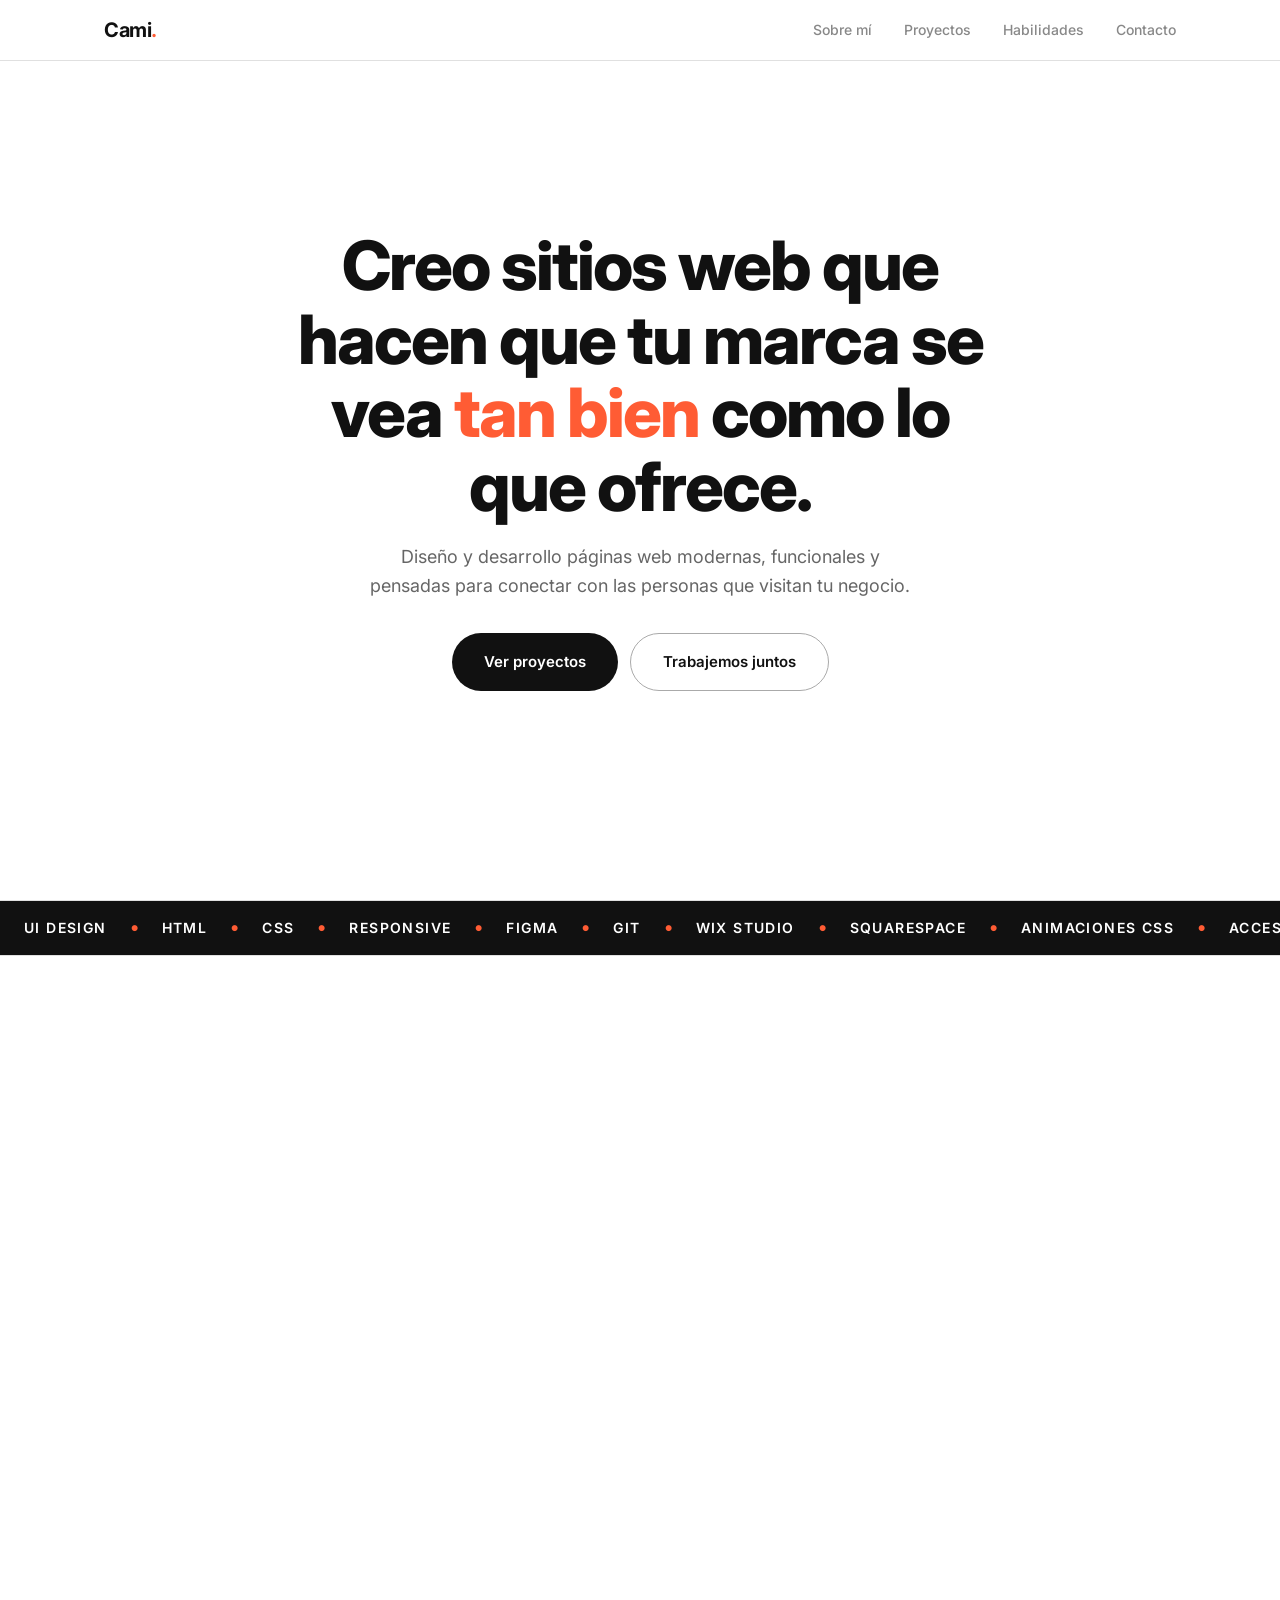
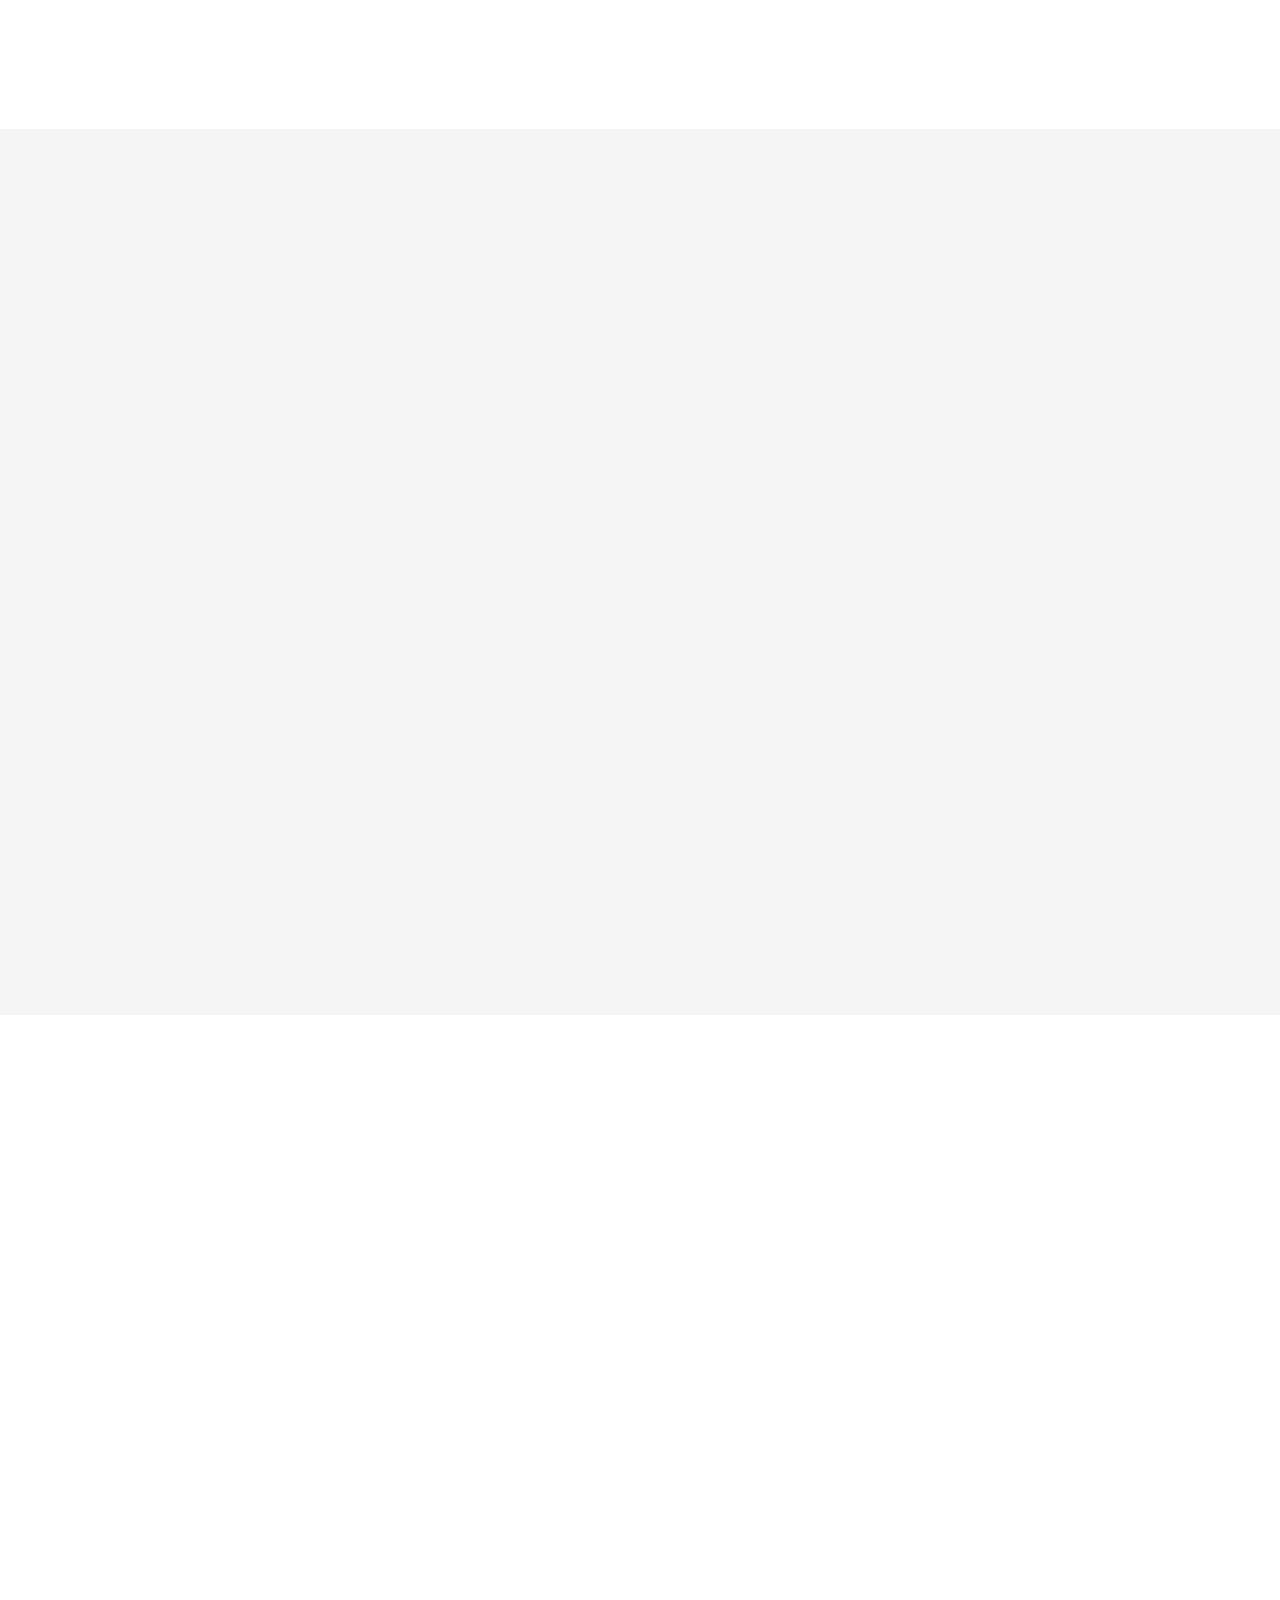
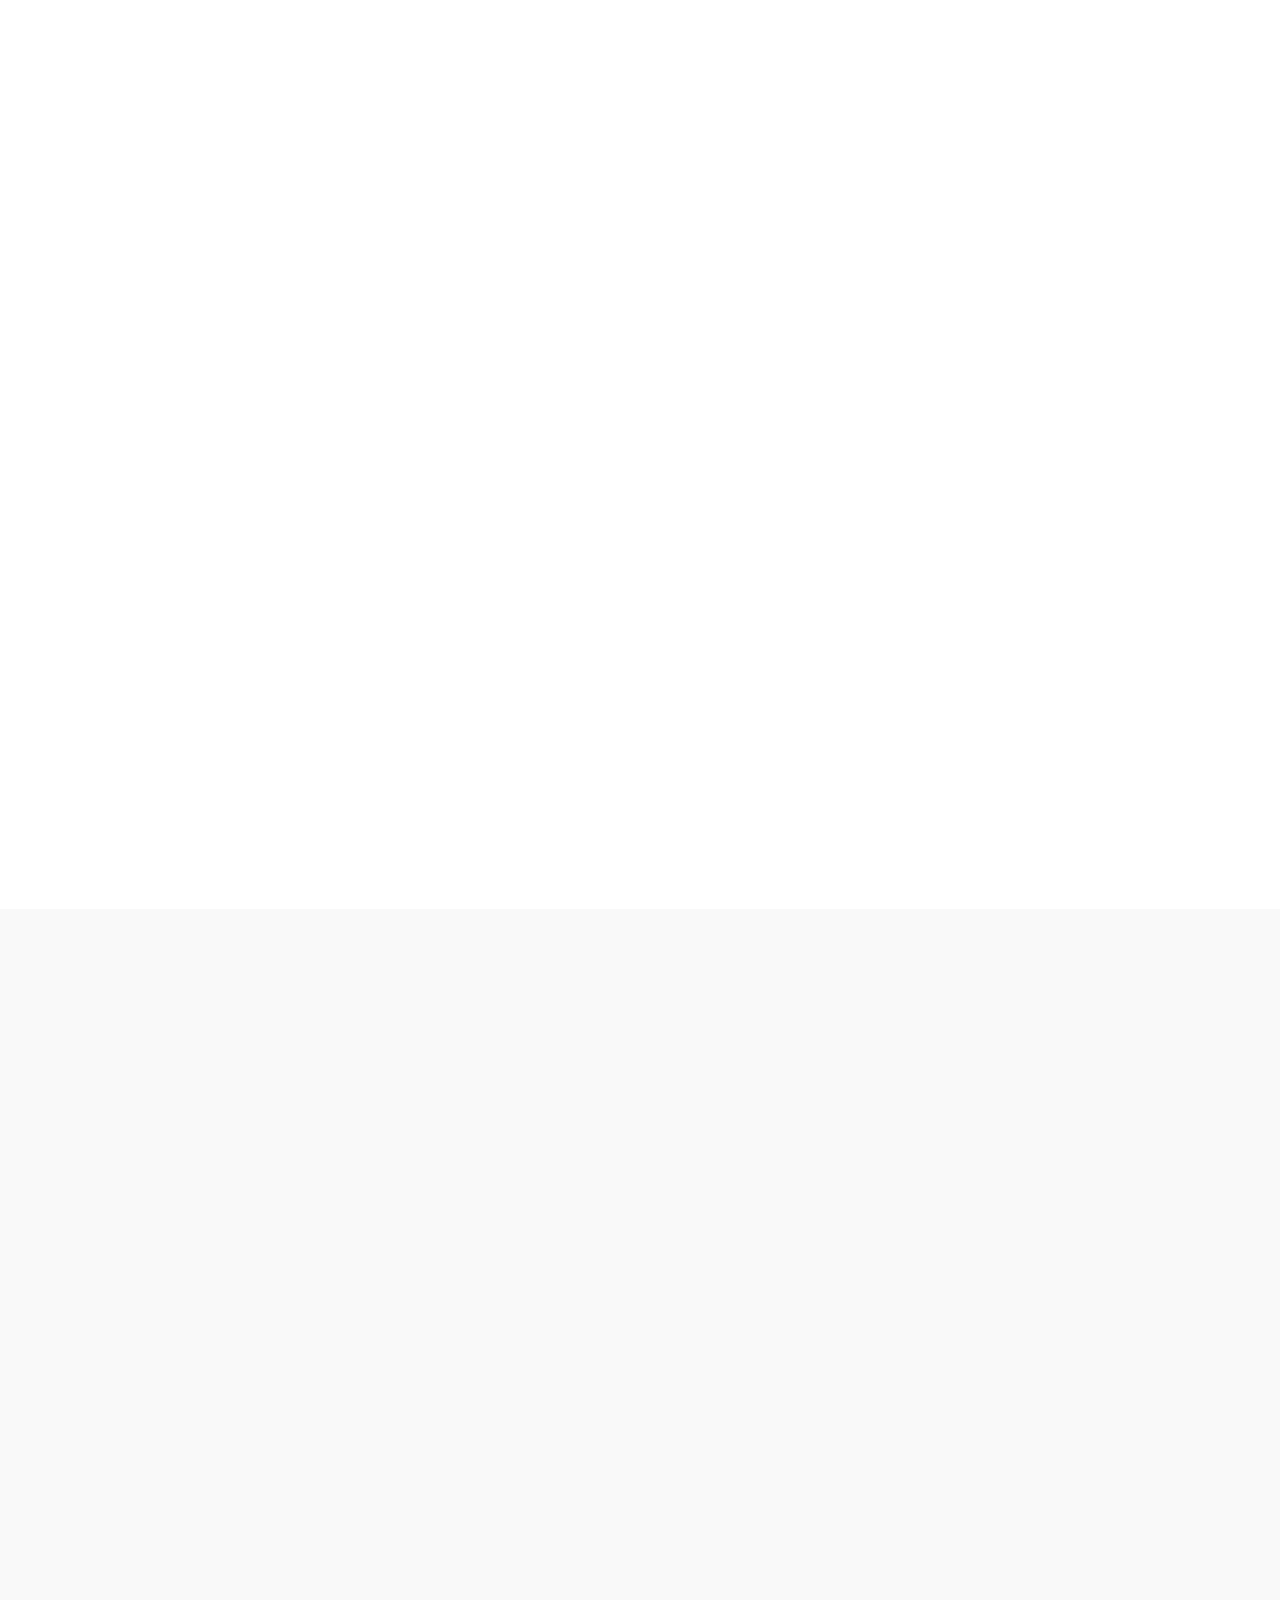
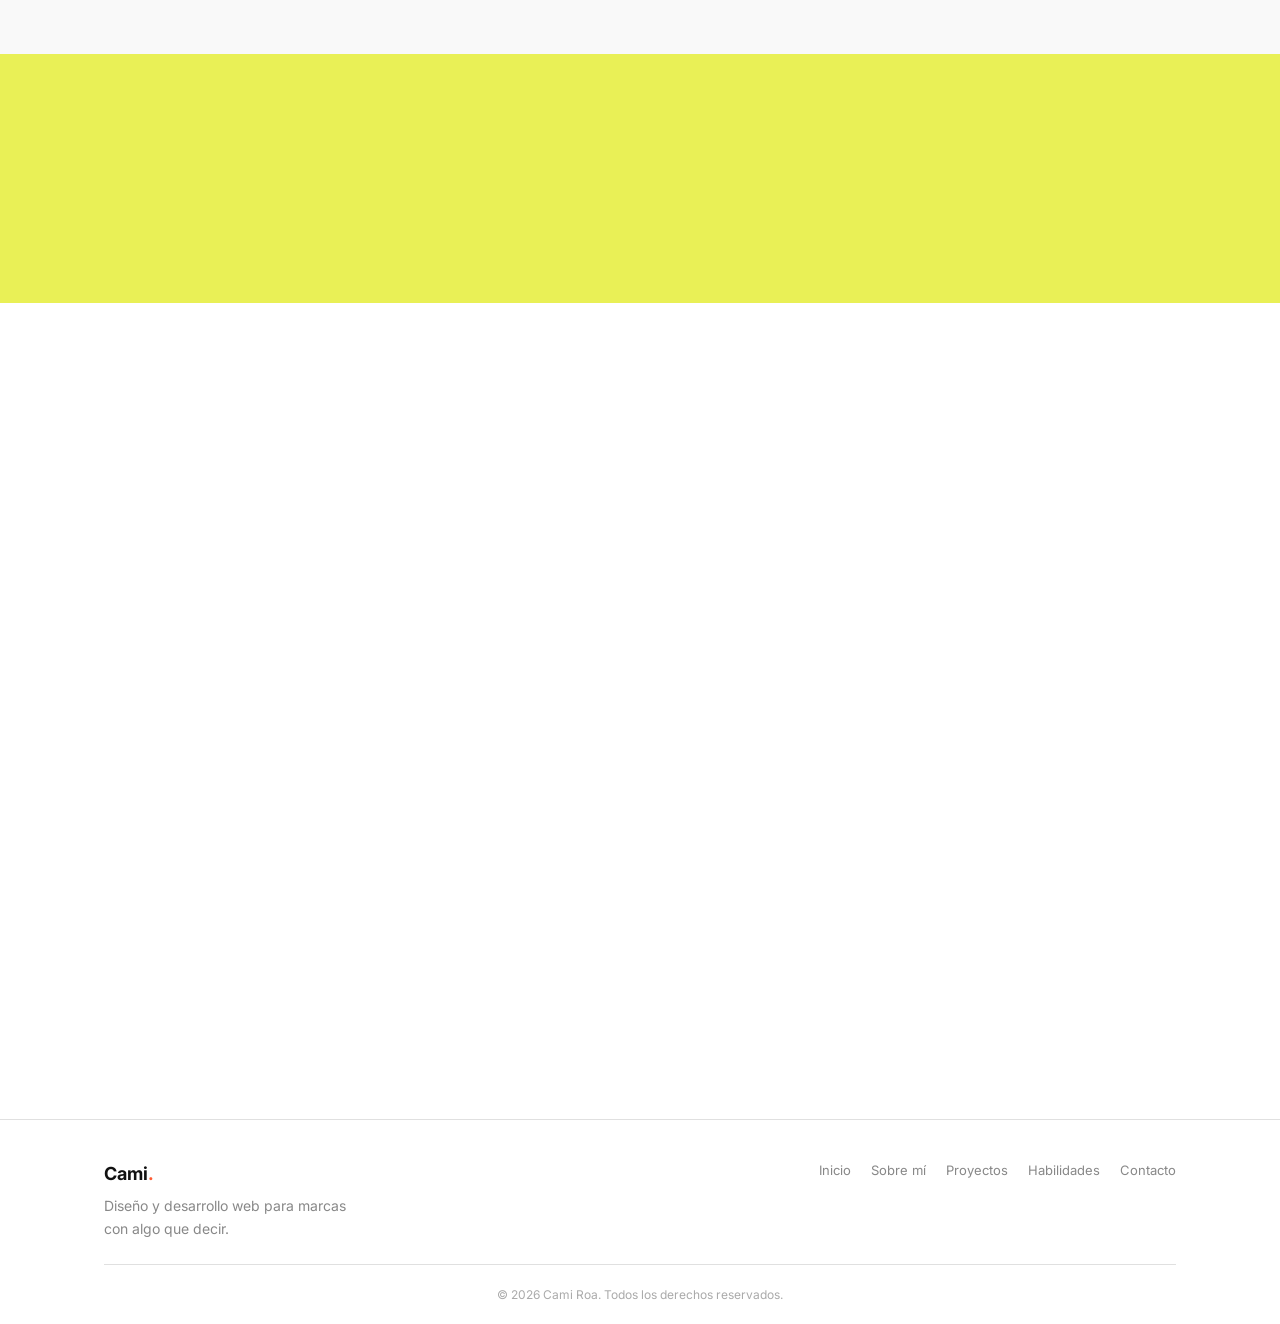
==== commit 3deb25d6: "Replace small flower ❋ with larger ✿ character" ====
--- a/index.html
+++ b/index.html
@@ -105,7 +105,7 @@
                         <p>Interfaces claras e intuitivas. Navegar por tu web tiene que ser fácil y natural.</p>
                     </div>
                     <div class="editorial-col">
-                        <span class="editorial-icon">❋</span>
+                        <span class="editorial-icon">✿</span>
                         <h3>Tu marca, tu esencia</h3>
                         <p>No trabajo con páginas genéricas. Cada proyecto tiene que tener una identidad propia.</p>
                     </div>
@@ -479,27 +479,4 @@
         });
 
         document.addEventListener('keydown', (e) => {
-            if (e.key === 'Escape' && !modalOverlay.hidden) {
-                modalOverlay.hidden = true;
-                document.body.style.overflow = '';
-            }
-        });
-
-        // Hamburger menu
-        const navToggle = document.getElementById('nav-toggle');
-        const navLinks = document.getElementById('nav-links');
-
-        navToggle.addEventListener('click', () => {
-            navLinks.classList.toggle('open');
-            navToggle.classList.toggle('active');
-        });
-
-        document.querySelectorAll('.nav-links a').forEach(link => {
-            link.addEventListener('click', () => {
-                navLinks.classList.remove('open');
-                navToggle.classList.remove('active');
-            });
-        });
-    </script>
-</body>
-</html>+            if (e.key === 'Esca
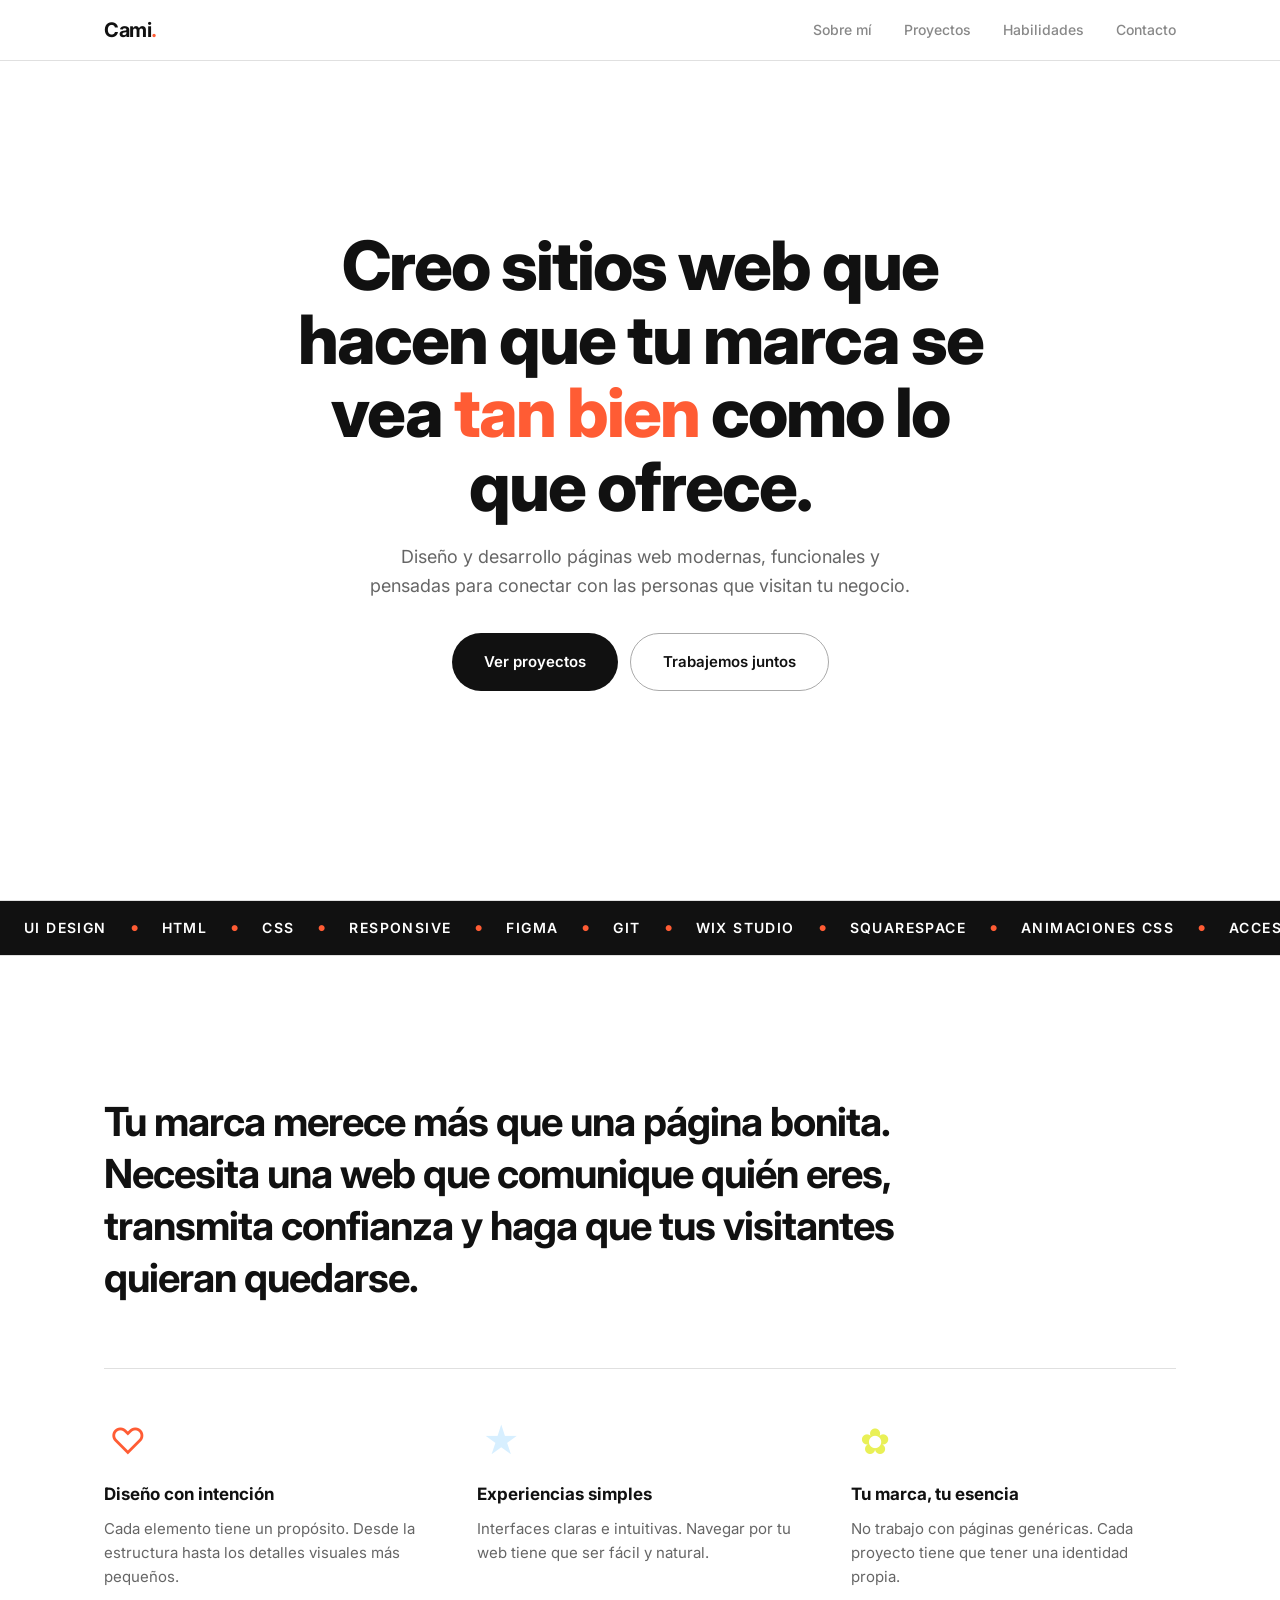
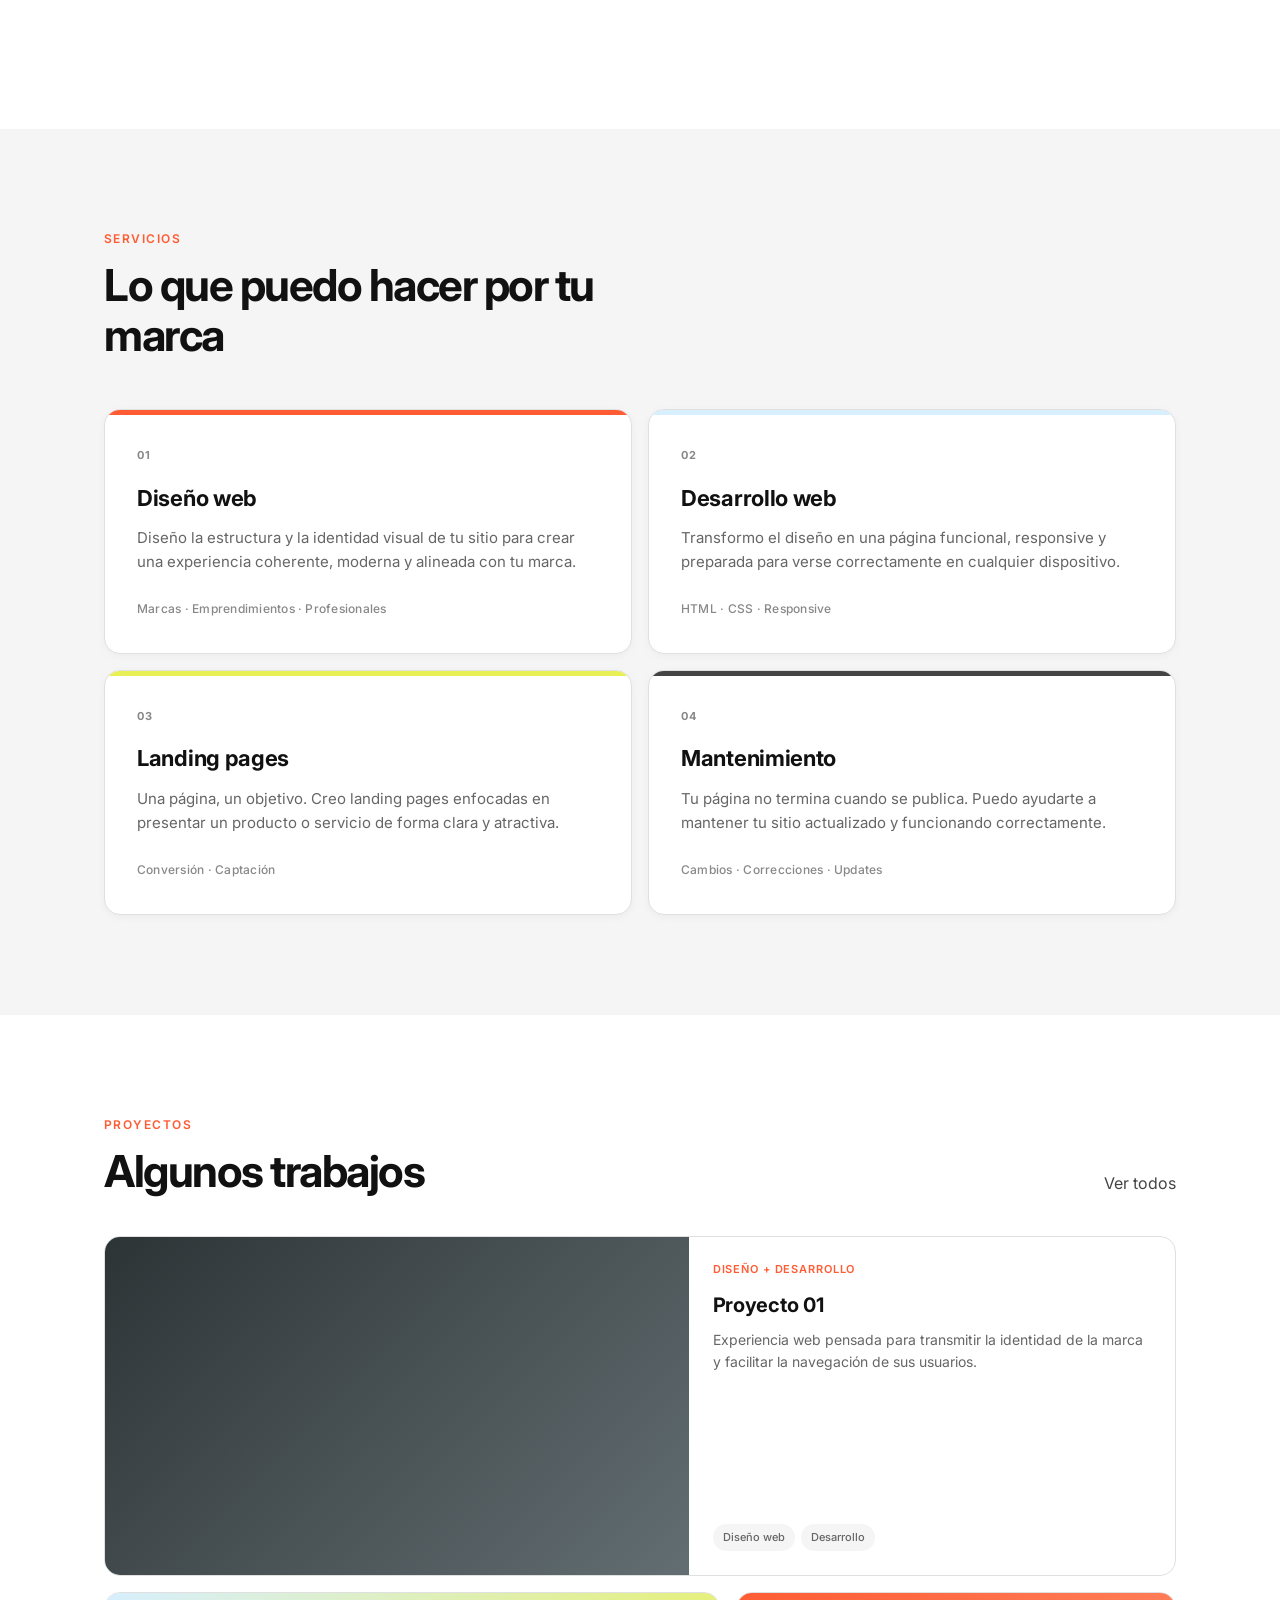
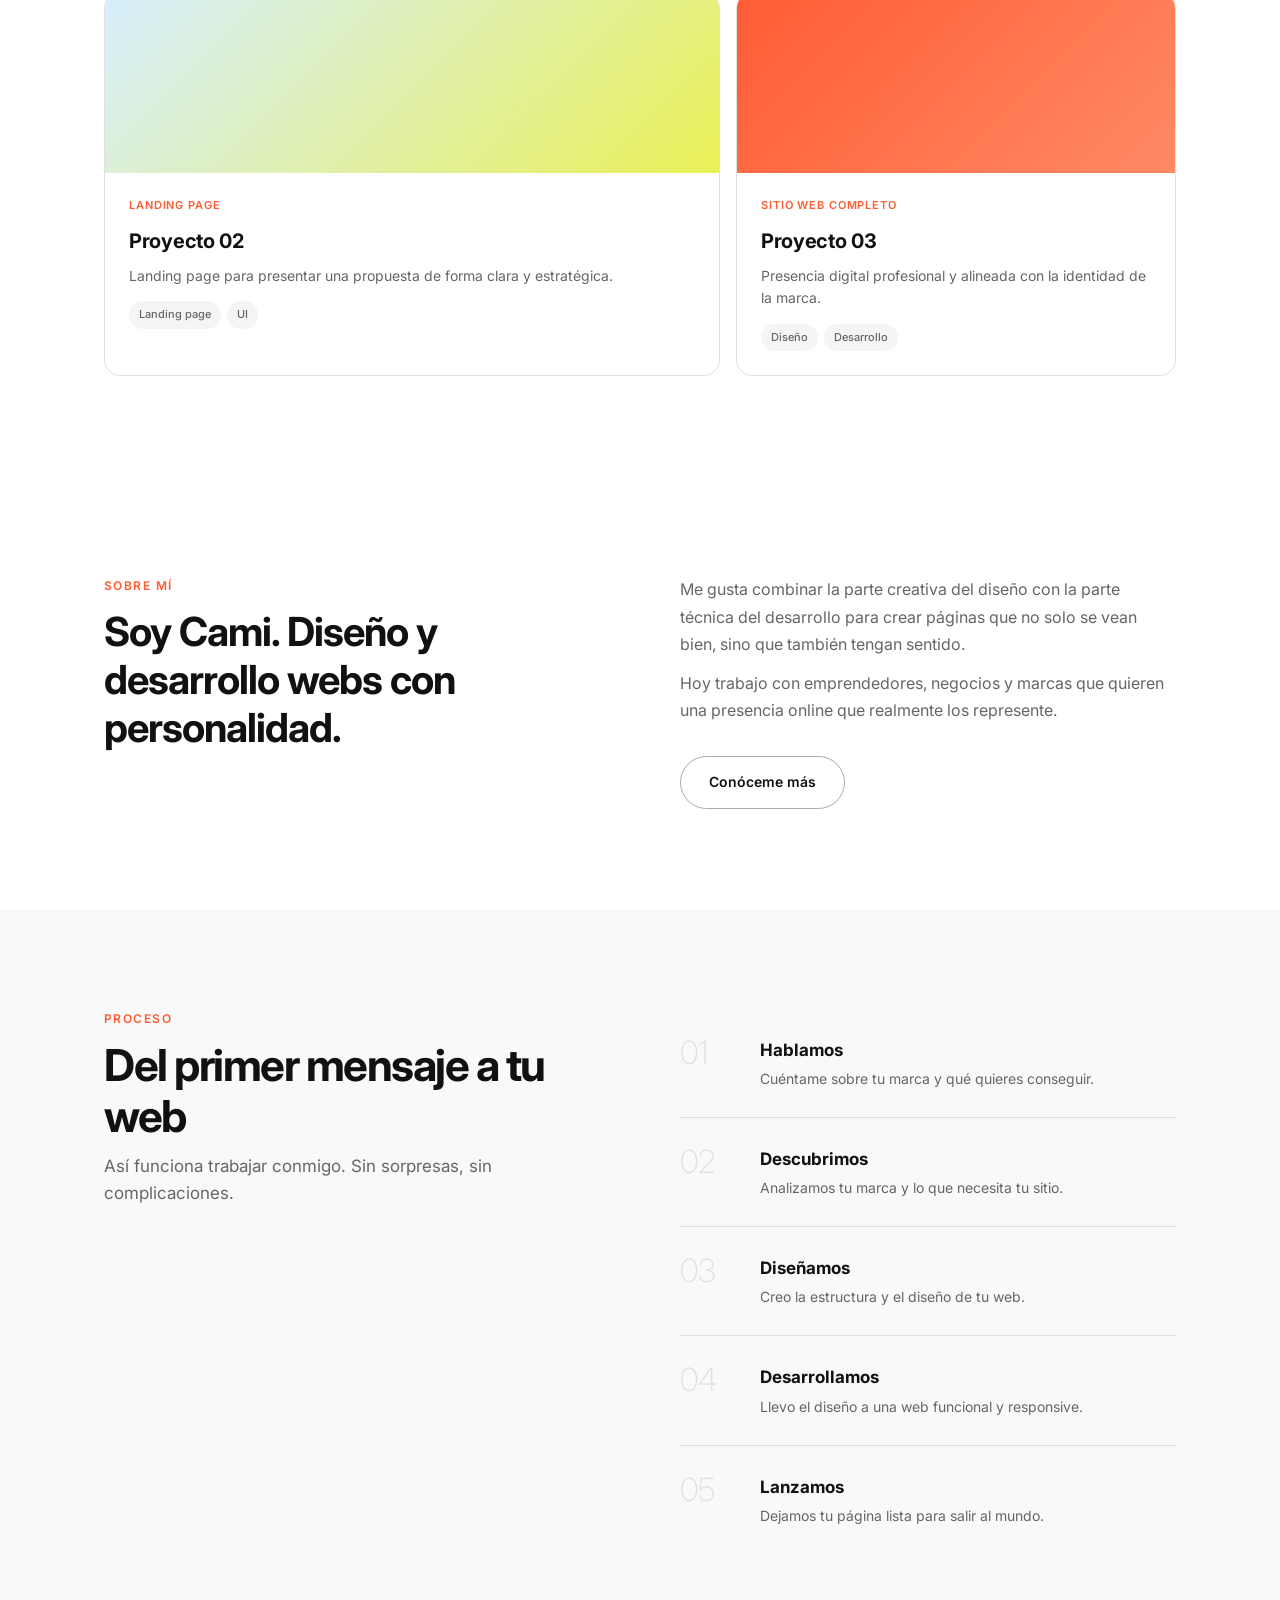
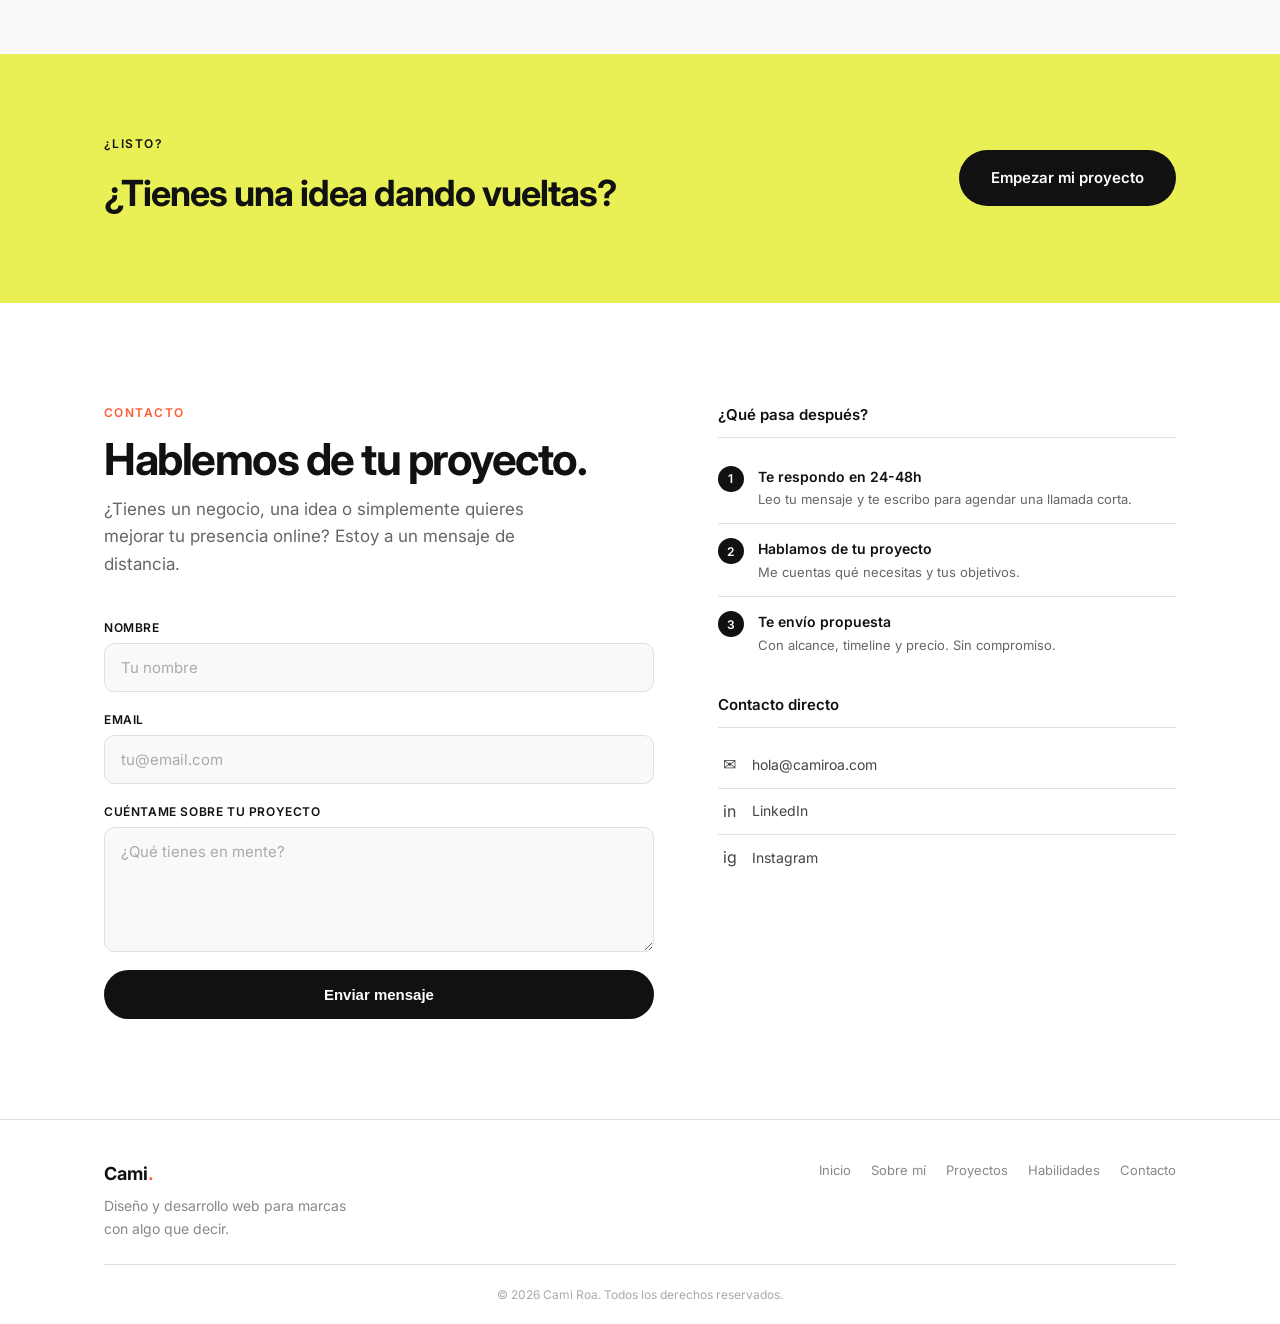
==== commit 25b81d36: "Fix truncated HTML file - restore closing tags" ====
--- a/index.html
+++ b/index.html
@@ -479,4 +479,27 @@
         });
 
         document.addEventListener('keydown', (e) => {
-            if (e.key === 'Esca+            if (e.key === 'Escape' && !modalOverlay.hidden) {
+                modalOverlay.hidden = true;
+                document.body.style.overflow = '';
+            }
+        });
+
+        // Hamburger menu
+        const navToggle = document.getElementById('nav-toggle');
+        const navLinks = document.getElementById('nav-links');
+
+        navToggle.addEventListener('click', () => {
+            navLinks.classList.toggle('open');
+            navToggle.classList.toggle('active');
+        });
+
+        document.querySelectorAll('.nav-links a').forEach(link => {
+            link.addEventListener('click', () => {
+                navLinks.classList.remove('open');
+                navToggle.classList.remove('active');
+            });
+        });
+    </script>
+</body>
+</html>
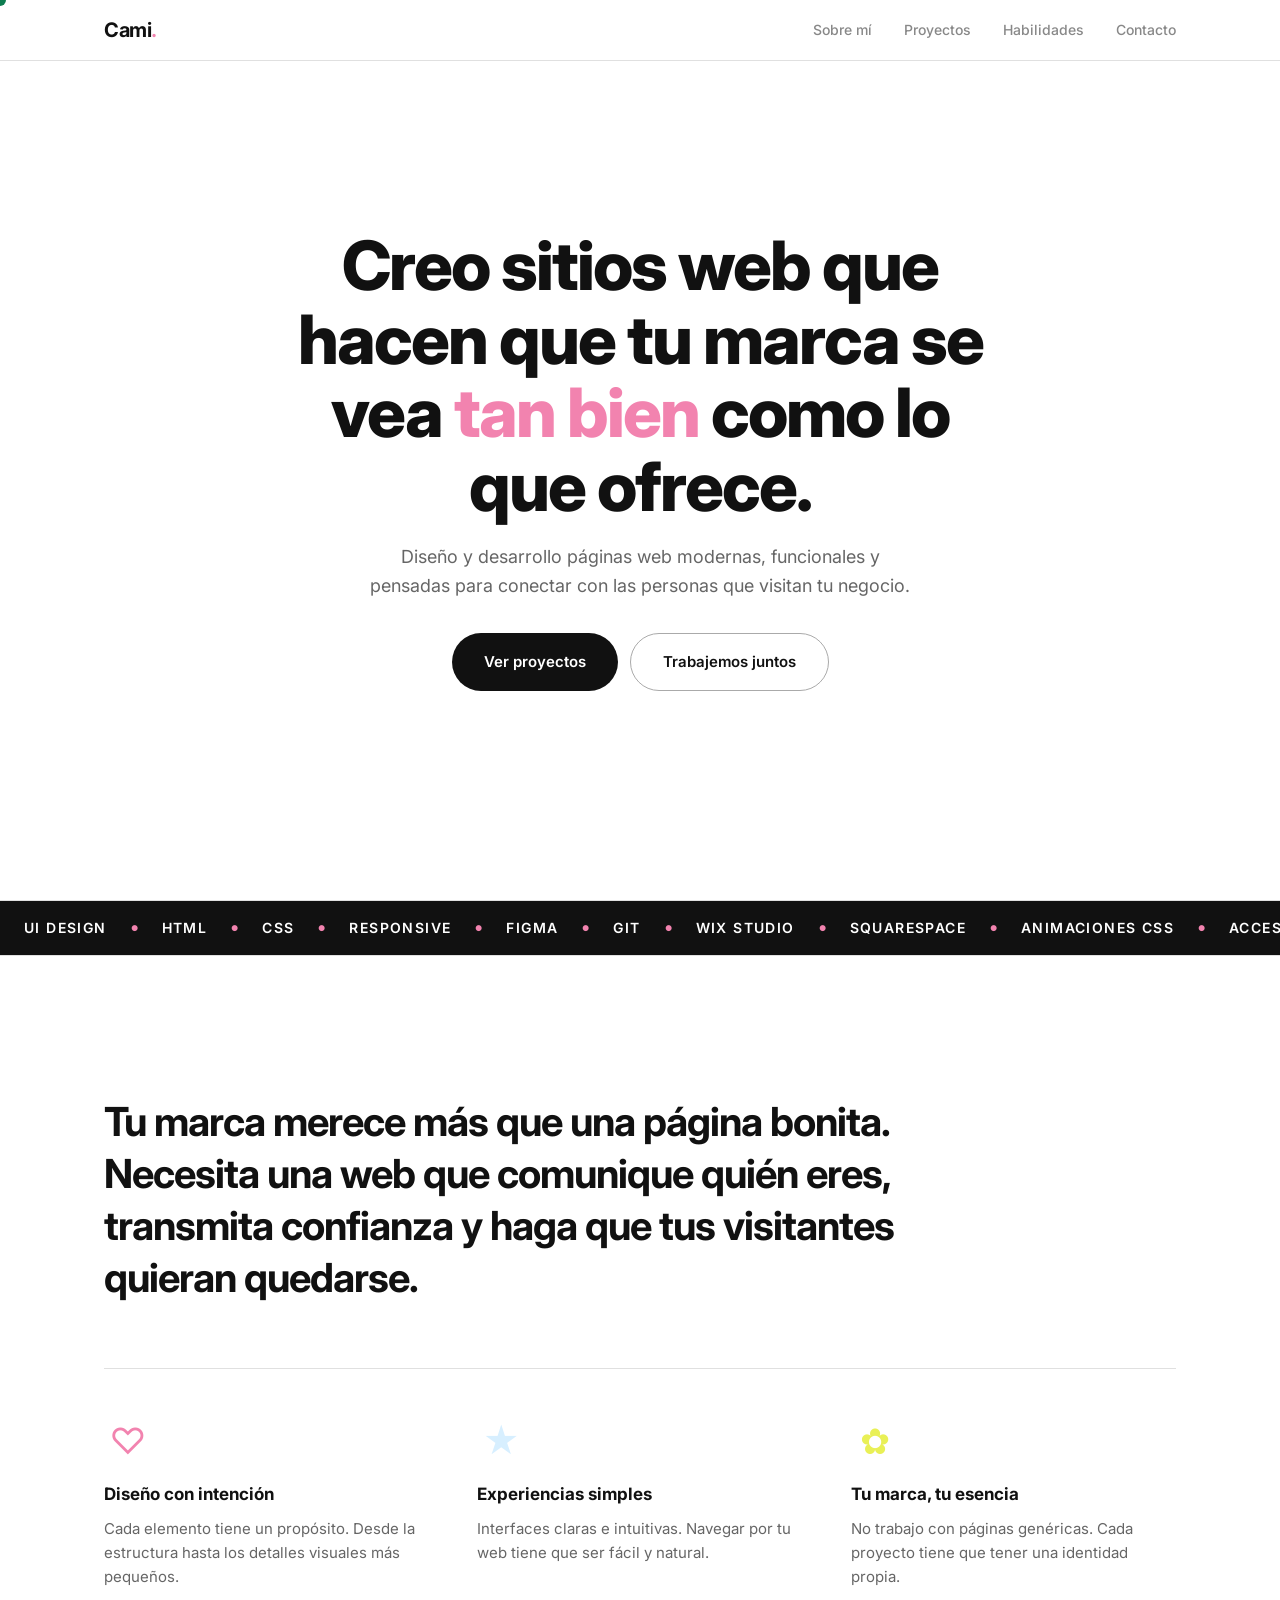
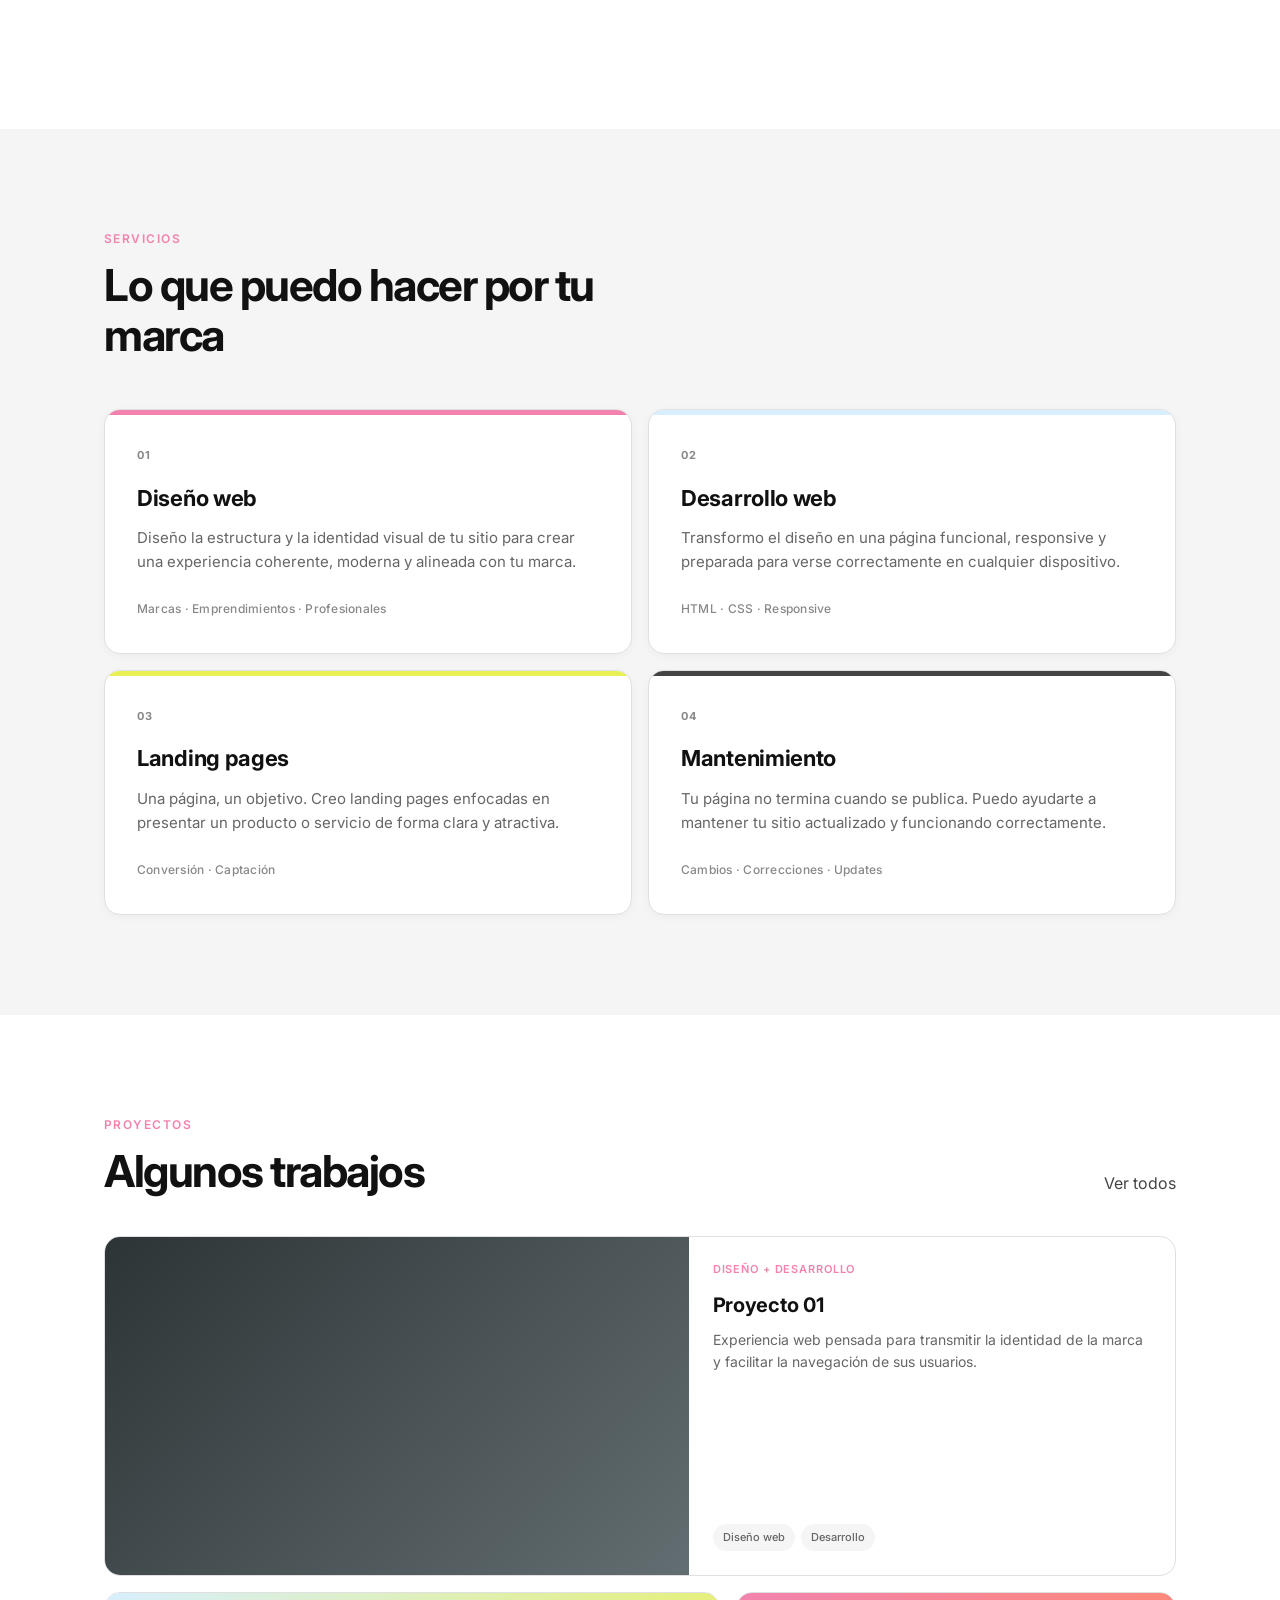
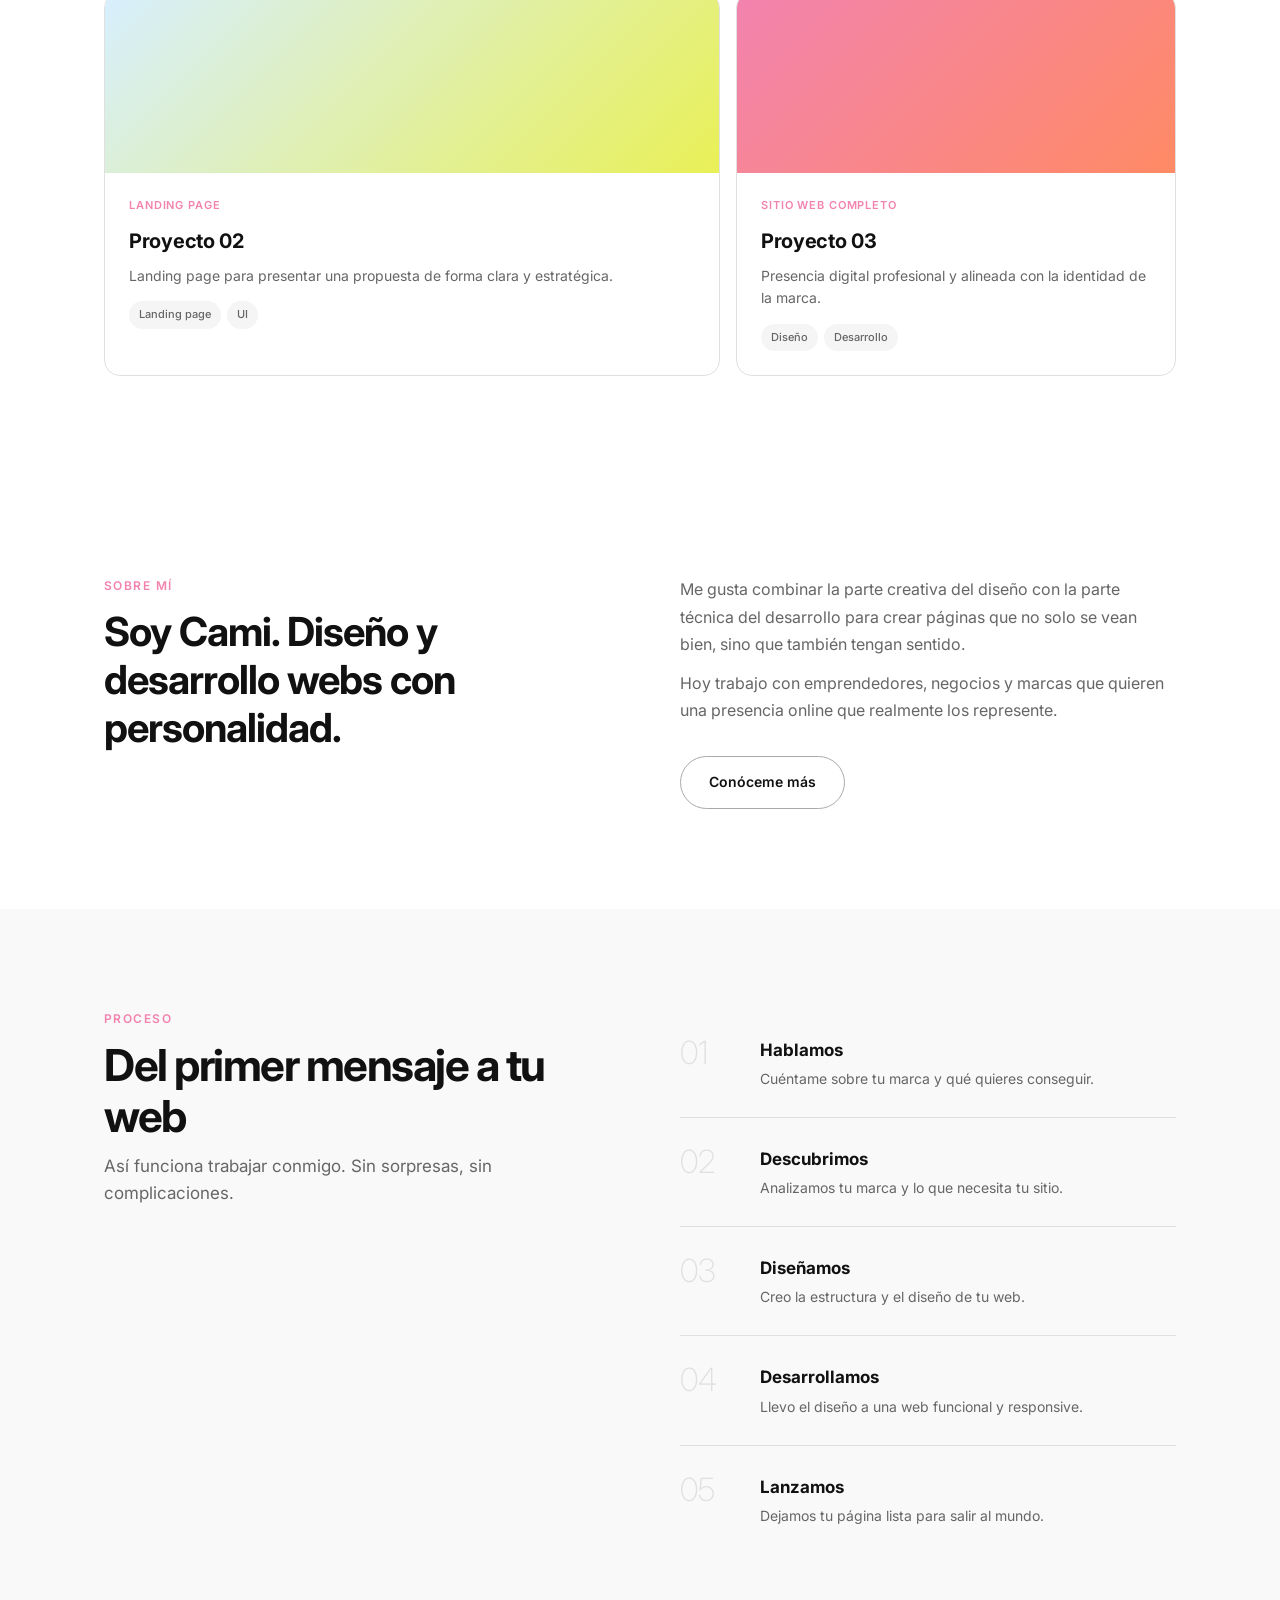
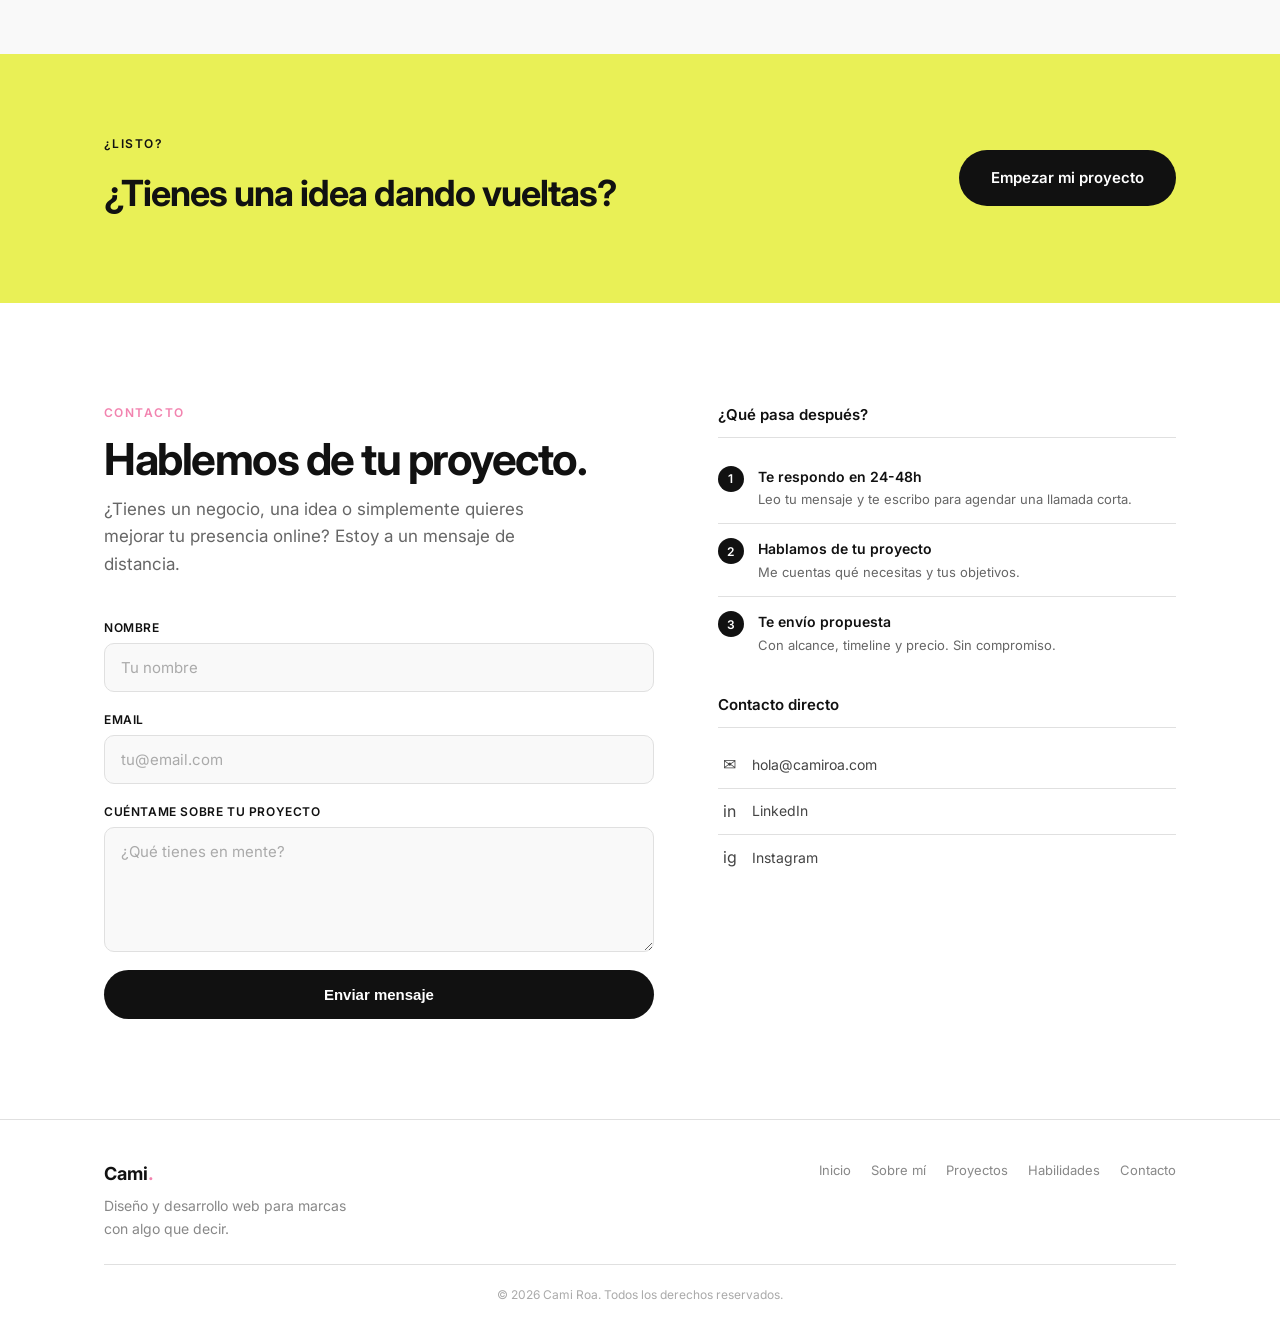
==== commit c4f14da6: "Add 10 interactive JS features to landing page 1. Scroll reveal (IntersectionObserver) 2. Header sol" ====
--- a/index.html
+++ b/index.html
@@ -403,7 +403,9 @@
     </div>
 
     <script>
-        // Scroll reveal
+        /* ========================================
+           1. SCROLL REVEAL — IntersectionObserver
+           ======================================== */
         const revealObserver = new IntersectionObserver((entries) => {
             entries.forEach(entry => {
                 if (entry.isIntersecting) {
@@ -415,7 +417,207 @@
 
         document.querySelectorAll('.reveal').forEach(el => revealObserver.observe(el));
 
-        // Project modal
+        /* ========================================
+           2. HEADER — Solid background on scroll
+           ======================================== */
+        const header = document.querySelector('.header');
+        let lastScroll = 0;
+
+        window.addEventListener('scroll', () => {
+            const scrollY = window.scrollY;
+            // Add solid background after 50px
+            if (scrollY > 50) {
+                header.style.background = 'rgba(255, 255, 255, 0.98)';
+                header.style.boxShadow = '0 1px 8px rgba(0,0,0,0.06)';
+            } else {
+                header.style.background = 'rgba(255, 255, 255, 0.95)';
+                header.style.boxShadow = 'none';
+            }
+            lastScroll = scrollY;
+        }, { passive: true });
+
+        /* ========================================
+           3. HERO PARALLAX — Subtle scroll effect
+           ======================================== */
+        const heroContent = document.querySelector('.hero-content');
+        if (heroContent) {
+            window.addEventListener('scroll', () => {
+                const scrollY = window.scrollY;
+                const heroHeight = window.innerHeight;
+                if (scrollY < heroHeight) {
+                    const progress = scrollY / heroHeight;
+                    heroContent.style.transform = `translateY(${scrollY * 0.15}px)`;
+                    heroContent.style.opacity = 1 - progress * 0.6;
+                }
+            }, { passive: true });
+        }
+
+        /* ========================================
+           4. CARD TILT — 3D hover effect on cards
+           ======================================== */
+        function initTiltCards(selector) {
+            document.querySelectorAll(selector).forEach(card => {
+                card.addEventListener('mousemove', (e) => {
+                    const rect = card.getBoundingClientRect();
+                    const x = e.clientX - rect.left;
+                    const y = e.clientY - rect.top;
+                    const centerX = rect.width / 2;
+                    const centerY = rect.height / 2;
+                    const rotateX = (y - centerY) / centerY * -4;
+                    const rotateY = (x - centerX) / centerX * 4;
+                    card.style.transform = `perspective(800px) rotateX(${rotateX}deg) rotateY(${rotateY}deg) translateY(-4px)`;
+                });
+                card.addEventListener('mouseleave', () => {
+                    card.style.transform = 'perspective(800px) rotateX(0) rotateY(0) translateY(0)';
+                    card.style.transition = 'transform 0.4s ease';
+                });
+                card.addEventListener('mouseenter', () => {
+                    card.style.transition = 'transform 0.1s ease';
+                });
+            });
+        }
+        initTiltCards('.sc-card');
+        initTiltCards('.project-card');
+
+        /* ========================================
+           5. MAGNETIC BUTTONS — Follow cursor
+           ======================================== */
+        document.querySelectorAll('.btn').forEach(btn => {
+            btn.addEventListener('mousemove', (e) => {
+                const rect = btn.getBoundingClientRect();
+                const x = e.clientX - rect.left - rect.width / 2;
+                const y = e.clientY - rect.top - rect.height / 2;
+                btn.style.transform = `translate(${x * 0.15}px, ${y * 0.15}px)`;
+            });
+            btn.addEventListener('mouseleave', () => {
+                btn.style.transform = 'translate(0, 0)';
+                btn.style.transition = 'transform 0.3s ease';
+            });
+            btn.addEventListener('mouseenter', () => {
+                btn.style.transition = 'transform 0.1s ease';
+            });
+        });
+
+        /* ========================================
+           6. TEXT SCRAMBLE — On service card hover
+           ======================================== */
+        const chars = 'ABCDEFGHIJKLMNOPQRSTUVWXYZabcdefghijklmnopqrstuvwxyz0123456789!@#$%&*';
+        function scrambleText(el) {
+            const original = el.dataset.original || el.textContent;
+            el.dataset.original = original;
+            let iteration = 0;
+            const maxIterations = original.length;
+            const interval = setInterval(() => {
+                el.textContent = original.split('').map((char, i) => {
+                    if (i < iteration) return original[i];
+                    return chars[Math.floor(Math.random() * chars.length)];
+                }).join('');
+                iteration += 1 / 2;
+                if (iteration >= maxIterations) {
+                    clearInterval(interval);
+                    el.textContent = original;
+                }
+            }, 30);
+        }
+
+        document.querySelectorAll('.sc-card h3').forEach(h3 => {
+            const card = h3.closest('.sc-card');
+            card.addEventListener('mouseenter', () => scrambleText(h3));
+        });
+
+        /* ========================================
+           7. SMOOTH ANCHOR SCROLL
+           ======================================== */
+        document.querySelectorAll('a[href^="#"]').forEach(anchor => {
+            anchor.addEventListener('click', (e) => {
+                const target = document.querySelector(anchor.getAttribute('href'));
+                if (target) {
+                    e.preventDefault();
+                    target.scrollIntoView({ behavior: 'smooth', block: 'start' });
+                }
+            });
+        });
+
+        /* ========================================
+           8. ACTIVE NAV LINK — Highlight on scroll
+           ======================================== */
+        const sections = document.querySelectorAll('section[id]');
+        const navLinks = document.querySelectorAll('.nav-links a');
+
+        window.addEventListener('scroll', () => {
+            let current = '';
+            sections.forEach(section => {
+                const sectionTop = section.offsetTop - 100;
+                if (window.scrollY >= sectionTop) {
+                    current = section.getAttribute('id');
+                }
+            });
+            navLinks.forEach(link => {
+                link.classList.remove('active');
+                if (link.getAttribute('href') === '#' + current) {
+                    link.classList.add('active');
+                }
+            });
+        }, { passive: true });
+
+        /* ========================================
+           9. COUNTER ANIMATION — Stats on scroll
+           ======================================== */
+        function animateCounters() {
+            document.querySelectorAll('.hero-stat-num').forEach(counter => {
+                if (counter.dataset.animated) return;
+                const target = parseInt(counter.textContent);
+                const suffix = counter.textContent.replace(/[0-9]/g, '');
+                let current = 0;
+                const increment = target / 40;
+                const timer = setInterval(() => {
+                    current += increment;
+                    if (current >= target) {
+                        counter.textContent = target + suffix;
+                        clearInterval(timer);
+                    } else {
+                        counter.textContent = Math.floor(current) + suffix;
+                    }
+                }, 30);
+                counter.dataset.animated = 'true';
+            });
+        }
+
+        /* ========================================
+           10. CURSOR FOLLOWER — Subtle dot
+           ======================================== */
+        if (window.matchMedia('(pointer: fine)').matches) {
+            const cursor = document.createElement('div');
+            cursor.className = 'cursor-follower';
+            document.body.appendChild(cursor);
+
+            let cursorX = 0, cursorY = 0;
+            let targetX = 0, targetY = 0;
+
+            document.addEventListener('mousemove', (e) => {
+                targetX = e.clientX;
+                targetY = e.clientY;
+            });
+
+            function updateCursor() {
+                cursorX += (targetX - cursorX) * 0.12;
+                cursorY += (targetY - cursorY) * 0.12;
+                cursor.style.left = cursorX + 'px';
+                cursor.style.top = cursorY + 'px';
+                requestAnimationFrame(updateCursor);
+            }
+            updateCursor();
+
+            // Enlarge on interactive elements
+            document.querySelectorAll('a, button, .project-card, .sc-card').forEach(el => {
+                el.addEventListener('mouseenter', () => cursor.classList.add('active'));
+                el.addEventListener('mouseleave', () => cursor.classList.remove('active'));
+            });
+        }
+
+        /* ========================================
+           PROJECT MODAL
+           ======================================== */
         const projects = {
             'project-1': {
                 title: 'Proyecto 01',
@@ -485,18 +687,20 @@
             }
         });
 
-        // Hamburger menu
+        /* ========================================
+           HAMBURGER MENU
+           ======================================== */
         const navToggle = document.getElementById('nav-toggle');
-        const navLinks = document.getElementById('nav-links');
+        const navLinksMobile = document.getElementById('nav-links');
 
         navToggle.addEventListener('click', () => {
-            navLinks.classList.toggle('open');
+            navLinksMobile.classList.toggle('open');
             navToggle.classList.toggle('active');
         });
 
         document.querySelectorAll('.nav-links a').forEach(link => {
             link.addEventListener('click', () => {
-                navLinks.classList.remove('open');
+                navLinksMobile.classList.remove('open');
                 navToggle.classList.remove('active');
             });
         });
--- a/styles.css
+++ b/styles.css
@@ -6,7 +6,7 @@
 }
 
 :root {
-  --topaze: #FF5C34;
+  --topaze: #F283AF;
   --wasabi: #E9F056;
   --cool-blue: #D7EFFF;
   --black: #111111;
@@ -1464,6 +1464,483 @@
   flex-shrink: 0;
 }
 
+/* ===== ABOUT PAGE — Big Quote ===== */
+.about-quote {
+  background: var(--black);
+  padding: clamp(60px, 10vw, 120px) 0;
+}
+
+.about-quote-text p {
+  font-size: clamp(22px, 3vw, 34px);
+  font-weight: 700;
+  line-height: 1.4;
+  letter-spacing: -0.5px;
+  color: var(--white);
+  max-width: 800px;
+}
+
+/* ===== ABOUT — Story + Image ===== */
+.about-story { background: var(--white); }
+
+.about-story-grid {
+  display: grid;
+  grid-template-columns: 1fr 1.2fr;
+  gap: 64px;
+  align-items: center;
+}
+
+.about-img-placeholder {
+  aspect-ratio: 3/4;
+  border-radius: 20px;
+  background: linear-gradient(135deg, var(--cool-blue) 0%, var(--wasabi) 100%);
+  display: flex;
+  align-items: center;
+  justify-content: center;
+  font-size: 64px;
+  color: var(--white);
+}
+
+.about-story-heading {
+  font-size: clamp(20px, 2.5vw, 28px);
+  font-weight: 700;
+  line-height: 1.4;
+  letter-spacing: -0.5px;
+  color: var(--black);
+  margin-bottom: 20px;
+}
+
+.about-story-text {
+  font-size: 16px;
+  color: var(--gray-500);
+  line-height: 1.7;
+  margin-bottom: 12px;
+}
+
+.about-story-text strong { color: var(--black); }
+
+/* ===== ABOUT — Values ===== */
+.about-values { background: var(--gray-50); }
+
+.about-values-grid {
+  display: grid;
+  grid-template-columns: repeat(3, 1fr);
+  gap: 16px;
+  margin-top: 40px;
+}
+
+.about-value-card {
+  background: var(--white);
+  border: none;
+  border-radius: 16px;
+  padding: 32px;
+  transition: all 0.25s;
+}
+
+.about-value-card:hover {
+  transform: translateY(-4px);
+}
+
+.about-value-icon {
+  width: 56px;
+  height: 56px;
+  display: flex;
+  align-items: center;
+  justify-content: center;
+  font-size: 28px;
+  margin-bottom: 16px;
+  color: var(--topaze);
+  animation: spin 4s linear infinite;
+}
+
+.about-value-card:nth-child(2) .about-value-icon {
+  color: var(--cool-blue);
+  animation-duration: 5s;
+  animation-direction: reverse;
+}
+
+.about-value-card:nth-child(3) .about-value-icon {
+  color: var(--wasabi);
+  animation-duration: 6s;
+}
+
+.about-value-card h3 {
+  font-size: 18px;
+  font-weight: 700;
+  color: var(--black);
+  margin-bottom: 8px;
+}
+
+.about-value-card p {
+  font-size: 14px;
+  color: var(--gray-500);
+  line-height: 1.6;
+}
+
+/* ===== ABOUT — Timeline ===== */
+.about-process { background: var(--white); }
+
+.about-process-header { margin-bottom: 48px; }
+
+.about-timeline {
+  position: relative;
+  padding-left: 40px;
+}
+
+.about-timeline-line {
+  position: absolute;
+  left: 7px;
+  top: 0;
+  bottom: 0;
+  width: 2px;
+  background: var(--gray-200);
+}
+
+.about-tl-item {
+  position: relative;
+  padding: 0 0 40px 32px;
+}
+
+.about-tl-item:last-child { padding-bottom: 0; }
+
+.about-tl-dot {
+  position: absolute;
+  left: -33px;
+  top: 4px;
+  width: 16px;
+  height: 16px;
+  border-radius: 50%;
+  background: var(--white);
+  border: 3px solid var(--topaze);
+  z-index: 1;
+}
+
+.about-tl-item:nth-child(3) .about-tl-dot { border-color: var(--cool-blue); }
+.about-tl-item:nth-child(4) .about-tl-dot { border-color: var(--wasabi); }
+.about-tl-item:nth-child(5) .about-tl-dot { border-color: var(--gray-700); }
+.about-tl-item:nth-child(6) .about-tl-dot { border-color: var(--topaze); }
+
+.about-tl-num {
+  font-size: 11px;
+  font-weight: 700;
+  color: var(--gray-400);
+  letter-spacing: 0.08em;
+  display: block;
+  margin-bottom: 8px;
+}
+
+.about-tl-content h3 {
+  font-size: 18px;
+  font-weight: 700;
+  color: var(--black);
+  margin-bottom: 6px;
+}
+
+.about-tl-content p {
+  font-size: 15px;
+  color: var(--gray-500);
+  line-height: 1.6;
+  max-width: 480px;
+}
+
+/* ===== ABOUT — Tools Strip ===== */
+.about-tools {
+  background: var(--gray-50);
+  padding: 48px 0;
+}
+
+.about-tools-grid {
+  display: grid;
+  grid-template-columns: repeat(4, 1fr);
+  gap: 16px;
+}
+
+.about-tool-group {
+  background: var(--white);
+  border: 1px solid var(--gray-200);
+  border-radius: 12px;
+  padding: 20px;
+  text-align: center;
+}
+
+.about-tool-label {
+  display: block;
+  font-size: 11px;
+  font-weight: 600;
+  text-transform: uppercase;
+  letter-spacing: 0.1em;
+  color: var(--gray-400);
+  margin-bottom: 6px;
+}
+
+.about-tool-name {
+  font-size: 15px;
+  font-weight: 700;
+  color: var(--black);
+}
+
+/* ===== SKILLS PAGE — Statement ===== */
+.skills-statement {
+  background: var(--gray-50);
+  padding: clamp(60px, 10vw, 100px) 0;
+}
+
+.skills-statement-text {
+  font-size: clamp(20px, 2.5vw, 28px);
+  font-weight: 700;
+  line-height: 1.4;
+  letter-spacing: -0.5px;
+  color: var(--black);
+  max-width: 700px;
+}
+
+/* ===== SKILLS — Blocks ===== */
+.skills-blocks { background: var(--white); }
+
+.skills-blocks-grid {
+  display: grid;
+  grid-template-columns: 1fr 1fr;
+  gap: 16px;
+}
+
+.skill-block-lg {
+  border: 1px solid var(--gray-200);
+  border-radius: 20px;
+  padding: 36px;
+  transition: all 0.25s;
+}
+
+.skill-block-lg:hover {
+  border-color: var(--accent);
+  box-shadow: 0 8px 32px rgba(0, 0, 0, 0.04);
+}
+
+.skill-block-lg:nth-child(3) {
+  grid-column: 1 / -1;
+}
+
+.skill-block-lg-header {
+  display: flex;
+  gap: 16px;
+  align-items: flex-start;
+  margin-bottom: 24px;
+}
+
+.skill-block-lg-icon {
+  font-size: 24px;
+  width: 48px;
+  height: 48px;
+  display: flex;
+  align-items: center;
+  justify-content: center;
+  background: transparent;
+  border-radius: 12px;
+  flex-shrink: 0;
+  color: var(--topaze) !important;
+  animation: spin 4s linear infinite;
+}
+
+.skill-block-lg:nth-child(2) .skill-block-lg-icon {
+  color: var(--cool-blue) !important;
+  animation-duration: 5s;
+  animation-direction: reverse;
+}
+
+.skill-block-lg:nth-child(3) .skill-block-lg-icon {
+  color: var(--wasabi) !important;
+  animation-duration: 6s;
+}
+
+.skill-block-lg h3 {
+  font-size: 22px;
+  font-weight: 700;
+  color: var(--black);
+  margin-bottom: 4px;
+}
+
+.skill-block-lg p {
+  font-size: 14px;
+  color: var(--gray-500);
+}
+
+.skill-block-lg-items {
+  display: flex;
+  flex-wrap: wrap;
+  gap: 8px;
+}
+
+.skill-pill {
+  font-size: 13px;
+  font-weight: 500;
+  padding: 8px 16px;
+  border-radius: 100px;
+  background: var(--white);
+  border: 1.5px solid var(--gray-200);
+  color: var(--gray-700);
+  transition: all 0.2s;
+}
+
+.skill-block-lg:nth-child(1) .skill-pill {
+  border-color: var(--topaze);
+  color: var(--topaze);
+}
+
+.skill-block-lg:nth-child(2) .skill-pill {
+  border-color: var(--cool-blue);
+  color: #1a6e99;
+}
+
+.skill-block-lg:nth-child(3) .skill-pill {
+  border-color: var(--wasabi);
+  color: #5a6200;
+}
+
+.skill-pill:hover {
+  color: var(--white);
+}
+
+.skill-block-lg:nth-child(1) .skill-pill:hover {
+  background: var(--topaze);
+  border-color: var(--topaze);
+  color: #8b1a4a;
+}
+
+.skill-block-lg:nth-child(2) .skill-pill:hover {
+  background: var(--cool-blue);
+  border-color: var(--cool-blue);
+  color: #1a5a80;
+}
+
+.skill-block-lg:nth-child(3) .skill-pill:hover {
+  background: var(--wasabi);
+  border-color: var(--wasabi);
+  color: var(--black);
+}
+
+/* ===== SKILLS — What I Don't Do ===== */
+.skills-not {
+  background: var(--black);
+  color: var(--white);
+}
+
+.skills-not .section-eyebrow { color: var(--topaze); }
+.skills-not .section-title { color: var(--white); }
+
+.skills-not-grid {
+  display: grid;
+  grid-template-columns: 1fr 1fr;
+  gap: 64px;
+  align-items: start;
+}
+
+.skills-not-list {
+  list-style: none;
+  margin-bottom: 20px;
+}
+
+.skills-not-list li {
+  font-size: 15px;
+  color: rgba(255, 255, 255, 0.7);
+  padding: 12px 0;
+  border-bottom: 1px solid rgba(255, 255, 255, 0.1);
+}
+
+.skills-not-list li:last-child { border-bottom: none; }
+
+.skills-not-note {
+  font-size: 13px;
+  color: rgba(255, 255, 255, 0.5);
+  font-style: italic;
+  margin-top: 16px;
+}
+
+/* ===== SKILLS — Learning ===== */
+.skills-learning { background: var(--white); }
+
+.skills-learning-grid {
+  display: grid;
+  grid-template-columns: repeat(3, 1fr);
+  gap: 12px;
+  margin-top: 40px;
+}
+
+.skills-learning-card {
+  padding: 24px;
+  border-radius: 16px;
+  background: var(--gray-50);
+  border: 1px solid var(--gray-200);
+  font-size: 15px;
+  font-weight: 600;
+  color: var(--black);
+  text-align: center;
+  transition: all 0.2s;
+}
+
+.skills-learning-card:hover {
+  background: var(--wasabi);
+  border-color: var(--wasabi);
+}
+
+/* ===== SKILLS — Stack Strip ===== */
+.skills-stack {
+  background: var(--gray-50);
+  padding: 48px 0;
+}
+
+.skills-stack-grid {
+  display: grid;
+  grid-template-columns: repeat(5, 1fr);
+  gap: 12px;
+  margin-top: 24px;
+}
+
+.skills-stack-item {
+  background: var(--white);
+  border: 1px solid var(--gray-200);
+  border-radius: 12px;
+  padding: 20px;
+  text-align: center;
+}
+
+.skills-stack-label {
+  display: block;
+  font-size: 11px;
+  font-weight: 600;
+  text-transform: uppercase;
+  letter-spacing: 0.1em;
+  color: var(--gray-400);
+  margin-bottom: 6px;
+}
+
+.skills-stack-name {
+  font-size: 15px;
+  font-weight: 700;
+  color: var(--black);
+}
+
+/* ===== CURSOR FOLLOWER ===== */
+.cursor-follower {
+  position: fixed;
+  width: 12px;
+  height: 12px;
+  background: var(--topaze);
+  border-radius: 50%;
+  pointer-events: none;
+  z-index: 9999;
+  transform: translate(-50%, -50%);
+  transition: width 0.3s, height 0.3s, background 0.3s;
+  mix-blend-mode: difference;
+}
+
+.cursor-follower.active {
+  width: 40px;
+  height: 40px;
+  background: var(--white);
+}
+
+@media (max-width: 768px) {
+  .cursor-follower { display: none; }
+}
+
 /* ===== SCROLL REVEAL ===== */
 .reveal {
   opacity: 0;
@@ -1484,11 +1961,37 @@
 /* ===== RESPONSIVE ===== */
 @media (max-width: 1024px) {
   .about-inline-grid,
+  .about-story-grid,
   .process-new-grid,
   .contact-grid,
-  .skills-page-grid {
+  .skills-page-grid,
+  .skills-not-grid {
     grid-template-columns: 1fr;
     gap: 40px;
+  }
+
+  .about-values-grid {
+    grid-template-columns: 1fr;
+  }
+
+  .about-tools-grid {
+    grid-template-columns: repeat(2, 1fr);
+  }
+
+  .skills-blocks-grid {
+    grid-template-columns: 1fr;
+  }
+
+  .skill-block-lg:nth-child(3) {
+    grid-column: 1;
+  }
+
+  .skills-learning-grid {
+    grid-template-columns: repeat(2, 1fr);
+  }
+
+  .skills-stack-grid {
+    grid-template-columns: repeat(3, 1fr);
   }
 
   .editorial-columns {
@@ -1565,6 +2068,18 @@
     grid-template-columns: 40px 1fr;
     gap: 12px;
   }
+
+  .about-tools-grid {
+    grid-template-columns: 1fr;
+  }
+
+  .skills-learning-grid {
+    grid-template-columns: 1fr;
+  }
+
+  .skills-stack-grid {
+    grid-template-columns: repeat(2, 1fr);
+  }
 }
 
 @media (prefers-reduced-motion: reduce) {
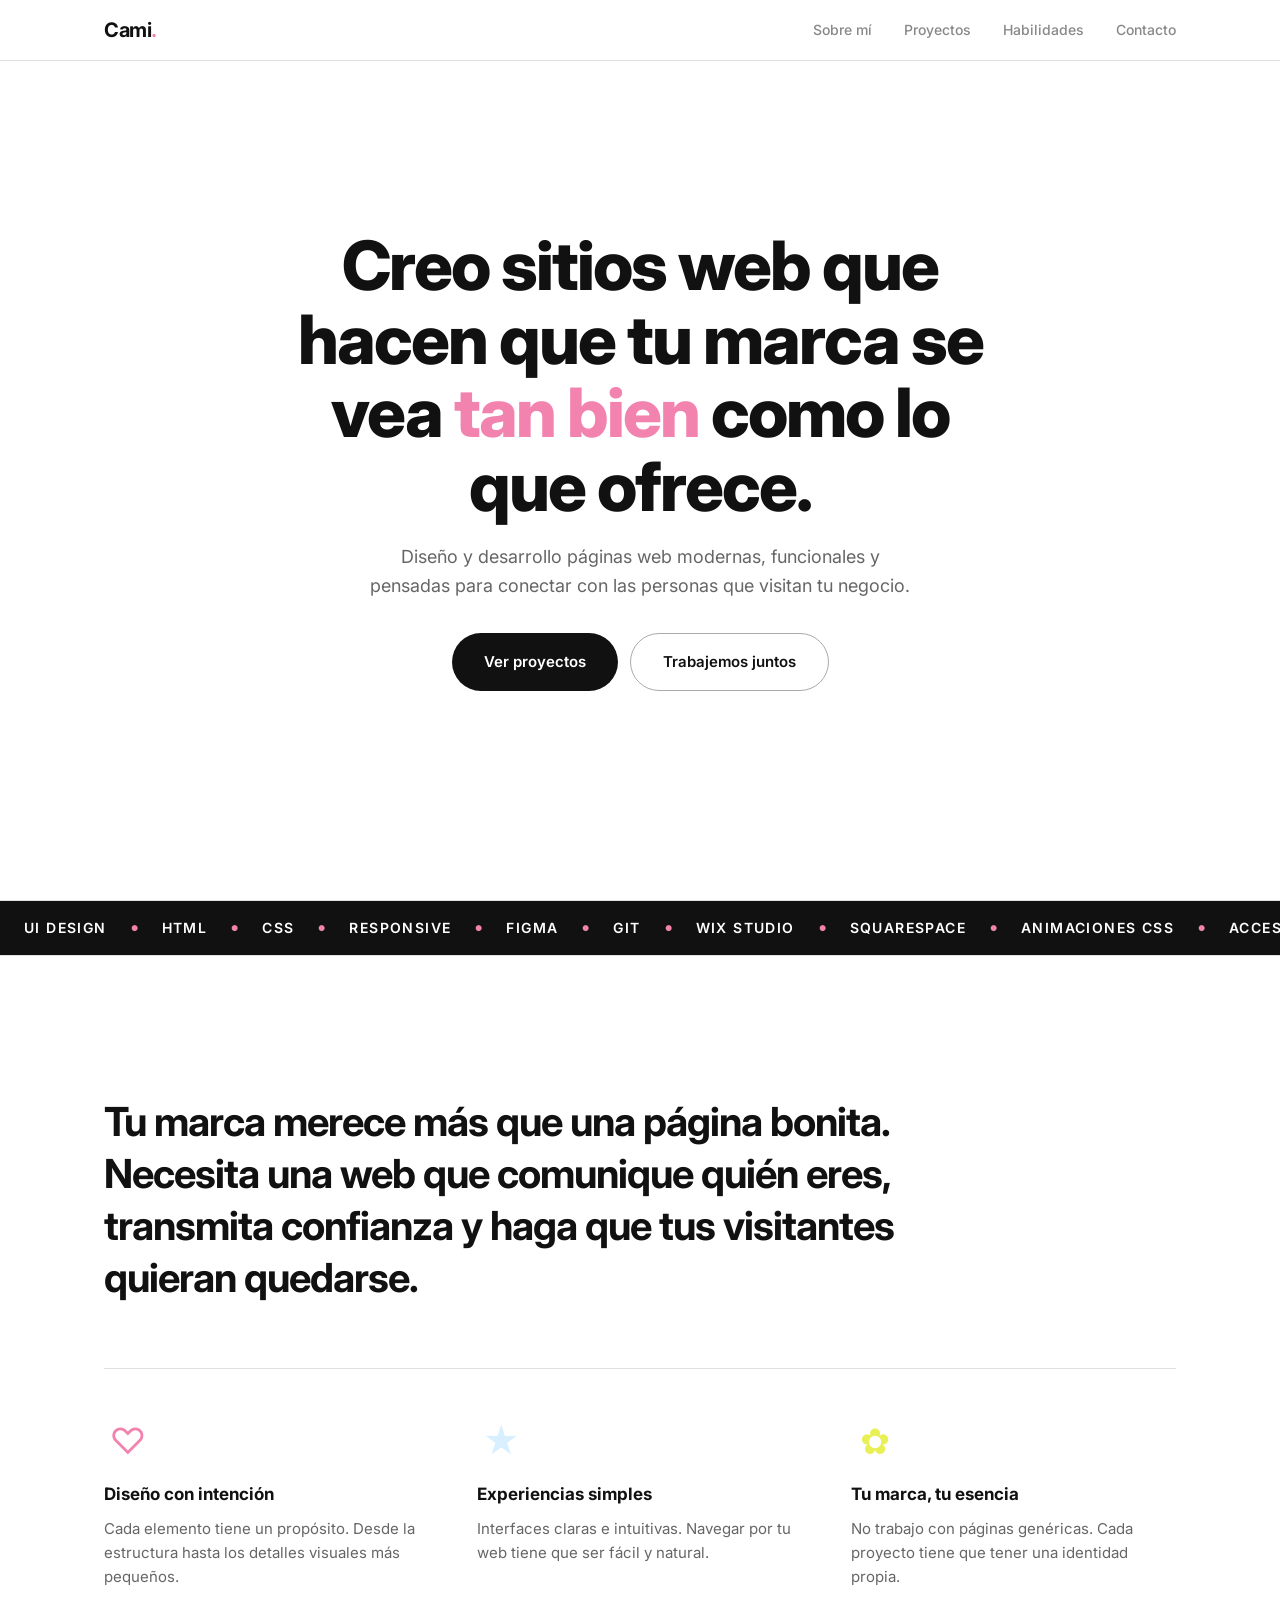
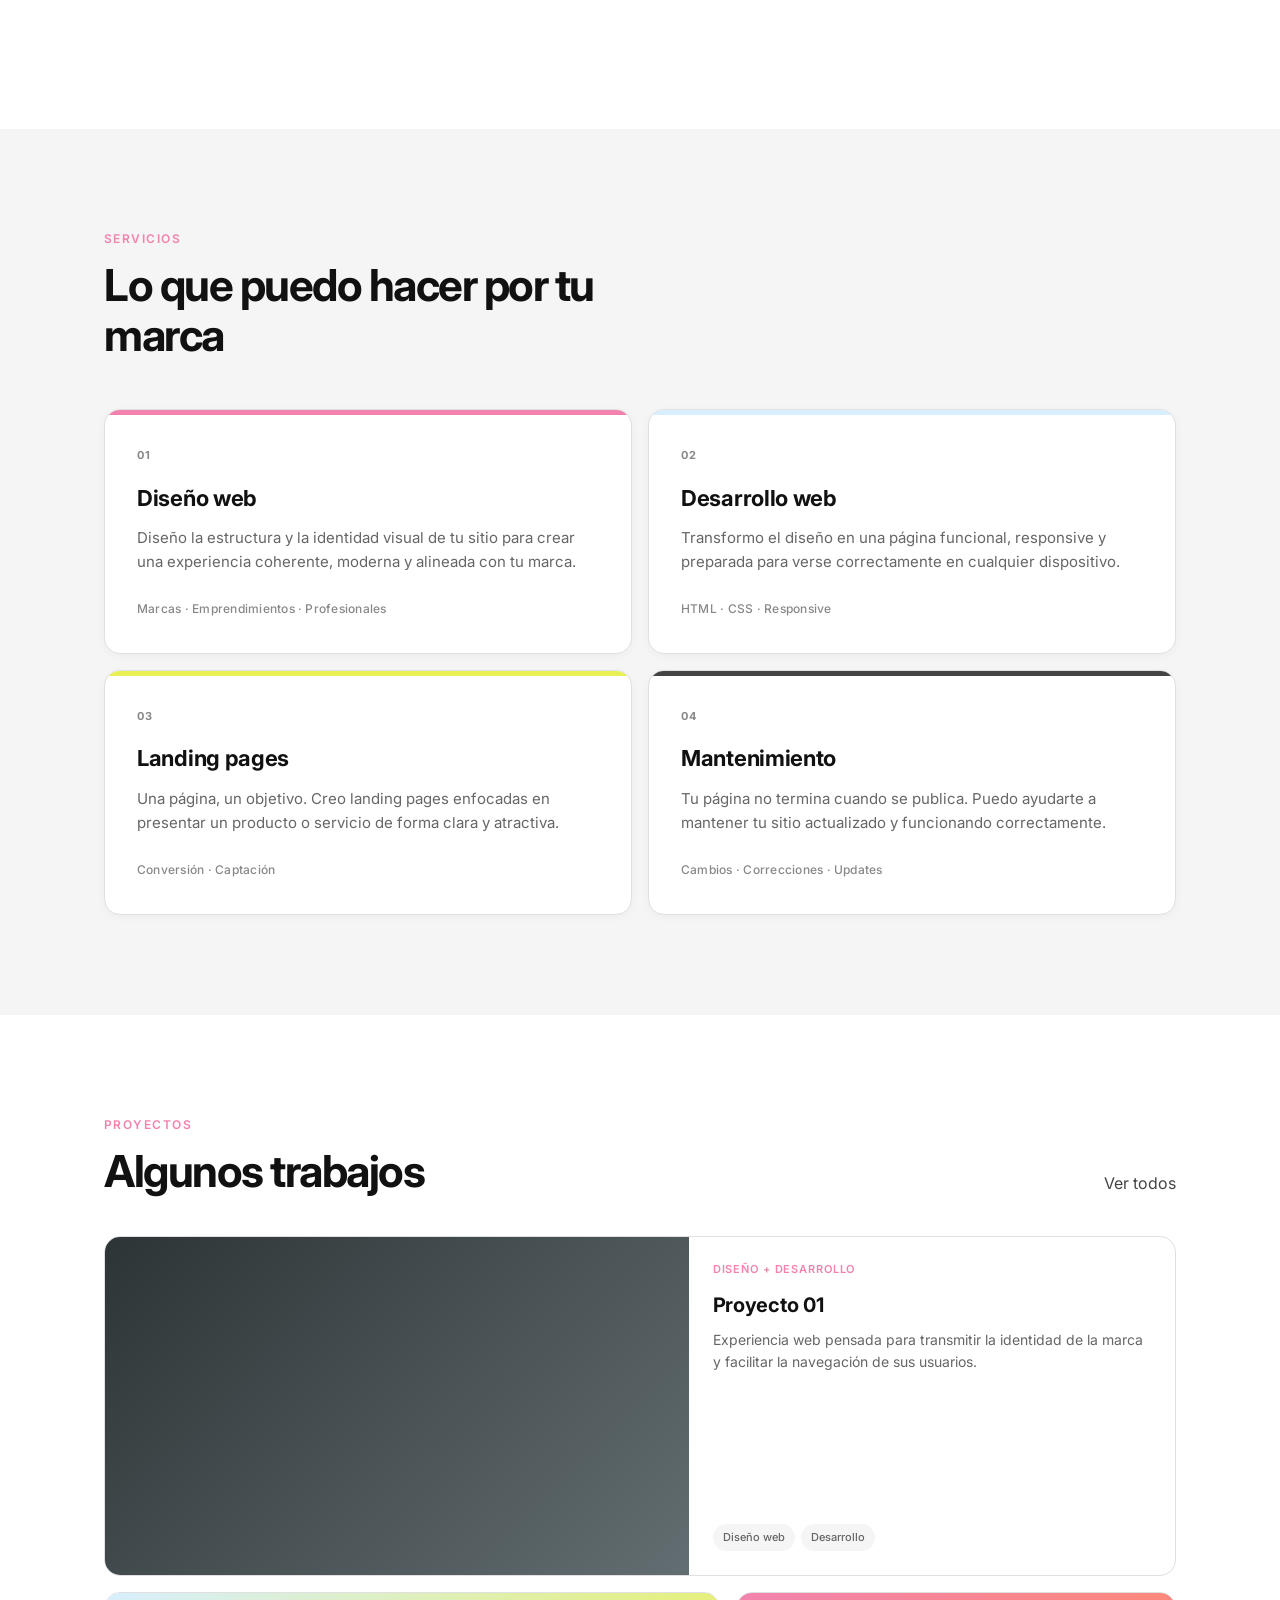
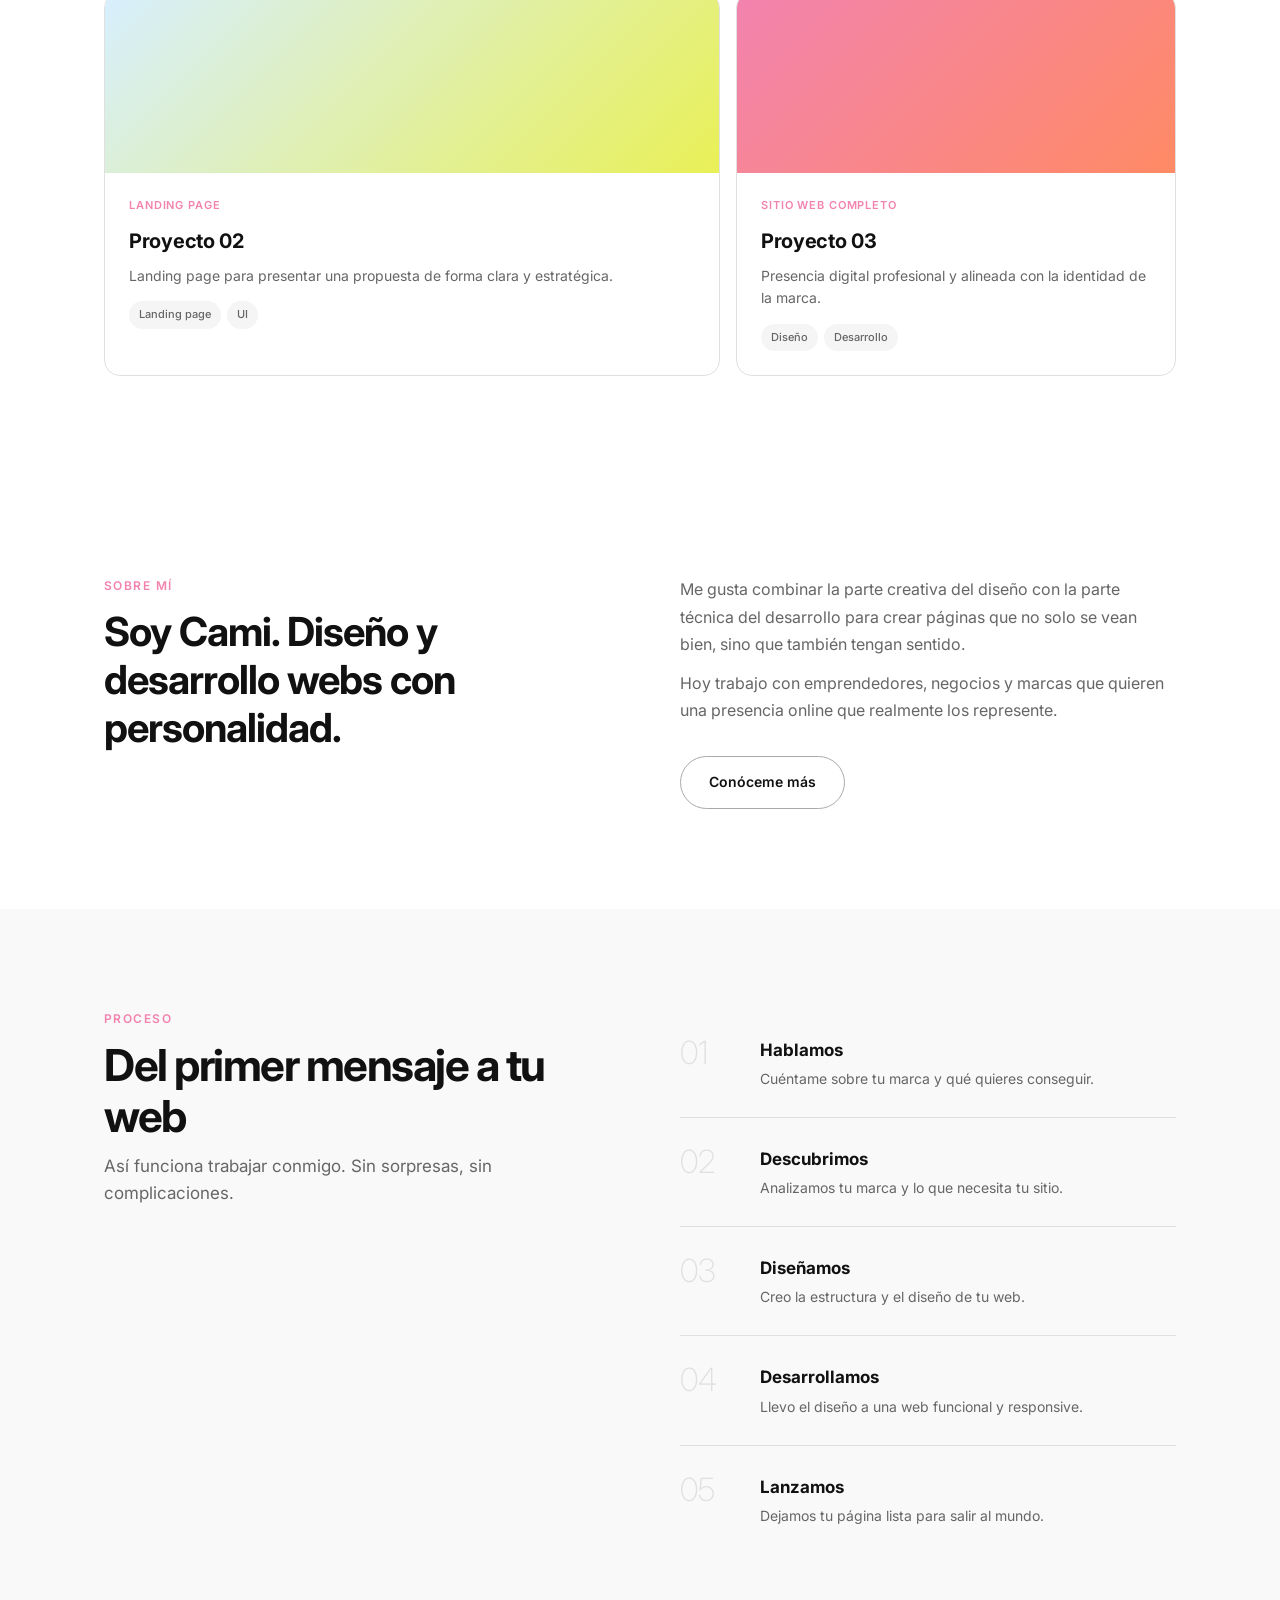
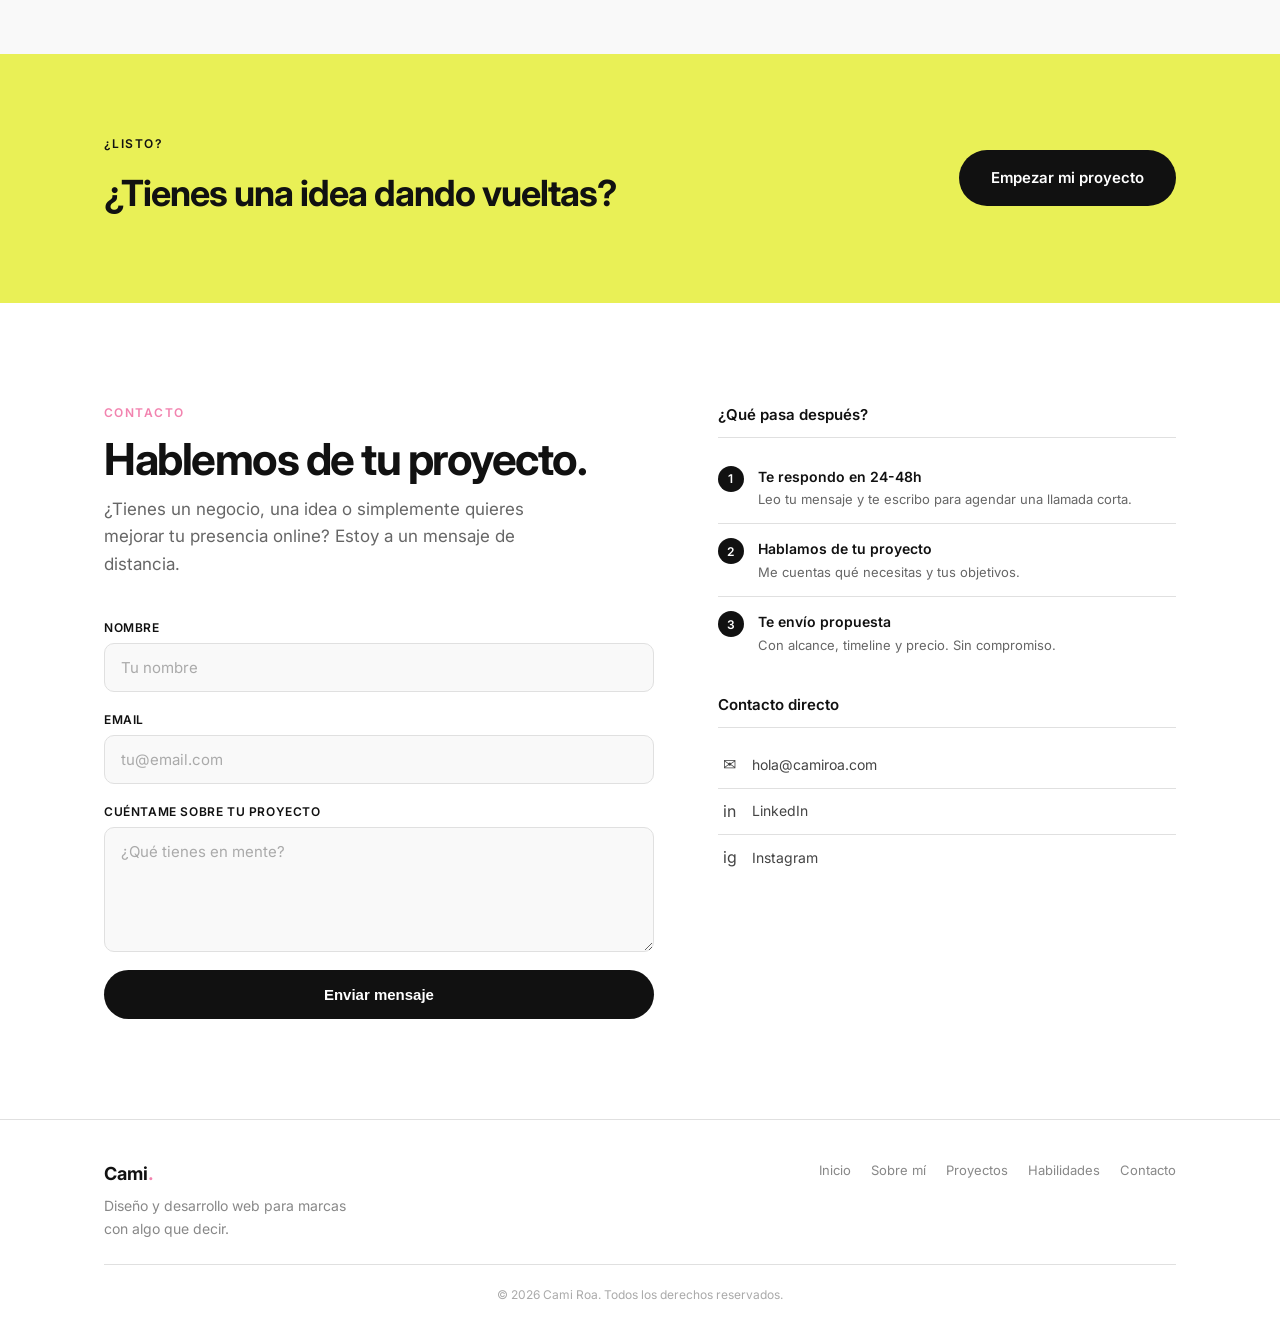
==== commit 418871bd: "Remove main.js - keep only basic reveal and hamburger" ====
--- a/index.html
+++ b/index.html
@@ -403,9 +403,6 @@
     </div>
 
     <script>
-        /* ========================================
-           1. SCROLL REVEAL — IntersectionObserver
-           ======================================== */
         const revealObserver = new IntersectionObserver((entries) => {
             entries.forEach(entry => {
                 if (entry.isIntersecting) {
@@ -417,290 +414,17 @@
 
         document.querySelectorAll('.reveal').forEach(el => revealObserver.observe(el));
 
-        /* ========================================
-           2. HEADER — Solid background on scroll
-           ======================================== */
-        const header = document.querySelector('.header');
-        let lastScroll = 0;
-
-        window.addEventListener('scroll', () => {
-            const scrollY = window.scrollY;
-            // Add solid background after 50px
-            if (scrollY > 50) {
-                header.style.background = 'rgba(255, 255, 255, 0.98)';
-                header.style.boxShadow = '0 1px 8px rgba(0,0,0,0.06)';
-            } else {
-                header.style.background = 'rgba(255, 255, 255, 0.95)';
-                header.style.boxShadow = 'none';
-            }
-            lastScroll = scrollY;
-        }, { passive: true });
-
-        /* ========================================
-           3. HERO PARALLAX — Subtle scroll effect
-           ======================================== */
-        const heroContent = document.querySelector('.hero-content');
-        if (heroContent) {
-            window.addEventListener('scroll', () => {
-                const scrollY = window.scrollY;
-                const heroHeight = window.innerHeight;
-                if (scrollY < heroHeight) {
-                    const progress = scrollY / heroHeight;
-                    heroContent.style.transform = `translateY(${scrollY * 0.15}px)`;
-                    heroContent.style.opacity = 1 - progress * 0.6;
-                }
-            }, { passive: true });
-        }
-
-        /* ========================================
-           4. CARD TILT — 3D hover effect on cards
-           ======================================== */
-        function initTiltCards(selector) {
-            document.querySelectorAll(selector).forEach(card => {
-                card.addEventListener('mousemove', (e) => {
-                    const rect = card.getBoundingClientRect();
-                    const x = e.clientX - rect.left;
-                    const y = e.clientY - rect.top;
-                    const centerX = rect.width / 2;
-                    const centerY = rect.height / 2;
-                    const rotateX = (y - centerY) / centerY * -4;
-                    const rotateY = (x - centerX) / centerX * 4;
-                    card.style.transform = `perspective(800px) rotateX(${rotateX}deg) rotateY(${rotateY}deg) translateY(-4px)`;
-                });
-                card.addEventListener('mouseleave', () => {
-                    card.style.transform = 'perspective(800px) rotateX(0) rotateY(0) translateY(0)';
-                    card.style.transition = 'transform 0.4s ease';
-                });
-                card.addEventListener('mouseenter', () => {
-                    card.style.transition = 'transform 0.1s ease';
-                });
-            });
-        }
-        initTiltCards('.sc-card');
-        initTiltCards('.project-card');
-
-        /* ========================================
-           5. MAGNETIC BUTTONS — Follow cursor
-           ======================================== */
-        document.querySelectorAll('.btn').forEach(btn => {
-            btn.addEventListener('mousemove', (e) => {
-                const rect = btn.getBoundingClientRect();
-                const x = e.clientX - rect.left - rect.width / 2;
-                const y = e.clientY - rect.top - rect.height / 2;
-                btn.style.transform = `translate(${x * 0.15}px, ${y * 0.15}px)`;
-            });
-            btn.addEventListener('mouseleave', () => {
-                btn.style.transform = 'translate(0, 0)';
-                btn.style.transition = 'transform 0.3s ease';
-            });
-            btn.addEventListener('mouseenter', () => {
-                btn.style.transition = 'transform 0.1s ease';
-            });
-        });
-
-        /* ========================================
-           6. TEXT SCRAMBLE — On service card hover
-           ======================================== */
-        const chars = 'ABCDEFGHIJKLMNOPQRSTUVWXYZabcdefghijklmnopqrstuvwxyz0123456789!@#$%&*';
-        function scrambleText(el) {
-            const original = el.dataset.original || el.textContent;
-            el.dataset.original = original;
-            let iteration = 0;
-            const maxIterations = original.length;
-            const interval = setInterval(() => {
-                el.textContent = original.split('').map((char, i) => {
-                    if (i < iteration) return original[i];
-                    return chars[Math.floor(Math.random() * chars.length)];
-                }).join('');
-                iteration += 1 / 2;
-                if (iteration >= maxIterations) {
-                    clearInterval(interval);
-                    el.textContent = original;
-                }
-            }, 30);
-        }
-
-        document.querySelectorAll('.sc-card h3').forEach(h3 => {
-            const card = h3.closest('.sc-card');
-            card.addEventListener('mouseenter', () => scrambleText(h3));
-        });
-
-        /* ========================================
-           7. SMOOTH ANCHOR SCROLL
-           ======================================== */
-        document.querySelectorAll('a[href^="#"]').forEach(anchor => {
-            anchor.addEventListener('click', (e) => {
-                const target = document.querySelector(anchor.getAttribute('href'));
-                if (target) {
-                    e.preventDefault();
-                    target.scrollIntoView({ behavior: 'smooth', block: 'start' });
-                }
-            });
-        });
-
-        /* ========================================
-           8. ACTIVE NAV LINK — Highlight on scroll
-           ======================================== */
-        const sections = document.querySelectorAll('section[id]');
-        const navLinks = document.querySelectorAll('.nav-links a');
-
-        window.addEventListener('scroll', () => {
-            let current = '';
-            sections.forEach(section => {
-                const sectionTop = section.offsetTop - 100;
-                if (window.scrollY >= sectionTop) {
-                    current = section.getAttribute('id');
-                }
-            });
-            navLinks.forEach(link => {
-                link.classList.remove('active');
-                if (link.getAttribute('href') === '#' + current) {
-                    link.classList.add('active');
-                }
-            });
-        }, { passive: true });
-
-        /* ========================================
-           9. COUNTER ANIMATION — Stats on scroll
-           ======================================== */
-        function animateCounters() {
-            document.querySelectorAll('.hero-stat-num').forEach(counter => {
-                if (counter.dataset.animated) return;
-                const target = parseInt(counter.textContent);
-                const suffix = counter.textContent.replace(/[0-9]/g, '');
-                let current = 0;
-                const increment = target / 40;
-                const timer = setInterval(() => {
-                    current += increment;
-                    if (current >= target) {
-                        counter.textContent = target + suffix;
-                        clearInterval(timer);
-                    } else {
-                        counter.textContent = Math.floor(current) + suffix;
-                    }
-                }, 30);
-                counter.dataset.animated = 'true';
-            });
-        }
-
-        /* ========================================
-           10. CURSOR FOLLOWER — Subtle dot
-           ======================================== */
-        if (window.matchMedia('(pointer: fine)').matches) {
-            const cursor = document.createElement('div');
-            cursor.className = 'cursor-follower';
-            document.body.appendChild(cursor);
-
-            let cursorX = 0, cursorY = 0;
-            let targetX = 0, targetY = 0;
-
-            document.addEventListener('mousemove', (e) => {
-                targetX = e.clientX;
-                targetY = e.clientY;
-            });
-
-            function updateCursor() {
-                cursorX += (targetX - cursorX) * 0.12;
-                cursorY += (targetY - cursorY) * 0.12;
-                cursor.style.left = cursorX + 'px';
-                cursor.style.top = cursorY + 'px';
-                requestAnimationFrame(updateCursor);
-            }
-            updateCursor();
-
-            // Enlarge on interactive elements
-            document.querySelectorAll('a, button, .project-card, .sc-card').forEach(el => {
-                el.addEventListener('mouseenter', () => cursor.classList.add('active'));
-                el.addEventListener('mouseleave', () => cursor.classList.remove('active'));
-            });
-        }
-
-        /* ========================================
-           PROJECT MODAL
-           ======================================== */
-        const projects = {
-            'project-1': {
-                title: 'Proyecto 01',
-                tag: 'Diseño + Desarrollo',
-                fullDescription: 'Diseño y desarrollo de una experiencia web pensada para transmitir la identidad de la marca y facilitar la navegación de sus usuarios.',
-                tech: ['HTML', 'CSS', 'JavaScript', 'Responsive Design'],
-                links: [{ label: 'Ver proyecto', url: '#', primary: true }]
-            },
-            'project-2': {
-                title: 'Proyecto 02',
-                tag: 'Landing page',
-                fullDescription: 'Landing page diseñada para presentar una propuesta de forma clara, visual y estratégica.',
-                tech: ['HTML', 'CSS', 'Animaciones CSS'],
-                links: [{ label: 'Ver proyecto', url: '#', primary: true }]
-            },
-            'project-3': {
-                title: 'Proyecto 03',
-                tag: 'Sitio web completo',
-                fullDescription: 'Sitio web para una marca que necesitaba una presencia digital profesional y alineada con su identidad.',
-                tech: ['HTML', 'CSS', 'JavaScript', 'Responsive Design'],
-                links: [{ label: 'Ver proyecto', url: '#', primary: true }]
-            }
-        };
-
-        const modalOverlay = document.getElementById('project-modal');
-        const modalContent = document.getElementById('modal-content');
-        const modalClose = document.getElementById('modal-close');
-
-        document.querySelectorAll('.project-card[data-project]').forEach(card => {
-            card.addEventListener('click', () => {
-                const project = projects[card.dataset.project];
-                if (!project) return;
-                modalContent.innerHTML = `
-                    <span class="modal-tag">${project.tag}</span>
-                    <h2 id="modal-title">${project.title}</h2>
-                    <p class="modal-description">${project.fullDescription}</p>
-                    <h3>Tecnologías</h3>
-                    <div class="modal-tech">
-                        ${project.tech.map(t => `<span class="tech-tag">${t}</span>`).join('')}
-                    </div>
-                    <div class="modal-links">
-                        ${project.links.map(l => `<a href="${l.url}" class="modal-link ${l.primary ? 'primary' : 'secondary'}" target="_blank">${l.label}</a>`).join('')}
-                    </div>
-                `;
-                modalOverlay.hidden = false;
-                document.body.style.overflow = 'hidden';
-                modalClose.focus();
-            });
-        });
-
-        modalClose.addEventListener('click', () => {
-            modalOverlay.hidden = true;
-            document.body.style.overflow = '';
-        });
-
-        modalOverlay.addEventListener('click', (e) => {
-            if (e.target === modalOverlay) {
-                modalOverlay.hidden = true;
-                document.body.style.overflow = '';
-            }
-        });
-
-        document.addEventListener('keydown', (e) => {
-            if (e.key === 'Escape' && !modalOverlay.hidden) {
-                modalOverlay.hidden = true;
-                document.body.style.overflow = '';
-            }
-        });
-
-        /* ========================================
-           HAMBURGER MENU
-           ======================================== */
         const navToggle = document.getElementById('nav-toggle');
-        const navLinksMobile = document.getElementById('nav-links');
+        const navLinks = document.getElementById('nav-links');
 
         navToggle.addEventListener('click', () => {
-            navLinksMobile.classList.toggle('open');
+            navLinks.classList.toggle('open');
             navToggle.classList.toggle('active');
         });
 
         document.querySelectorAll('.nav-links a').forEach(link => {
             link.addEventListener('click', () => {
-                navLinksMobile.classList.remove('open');
+                navLinks.classList.remove('open');
                 navToggle.classList.remove('active');
             });
         });
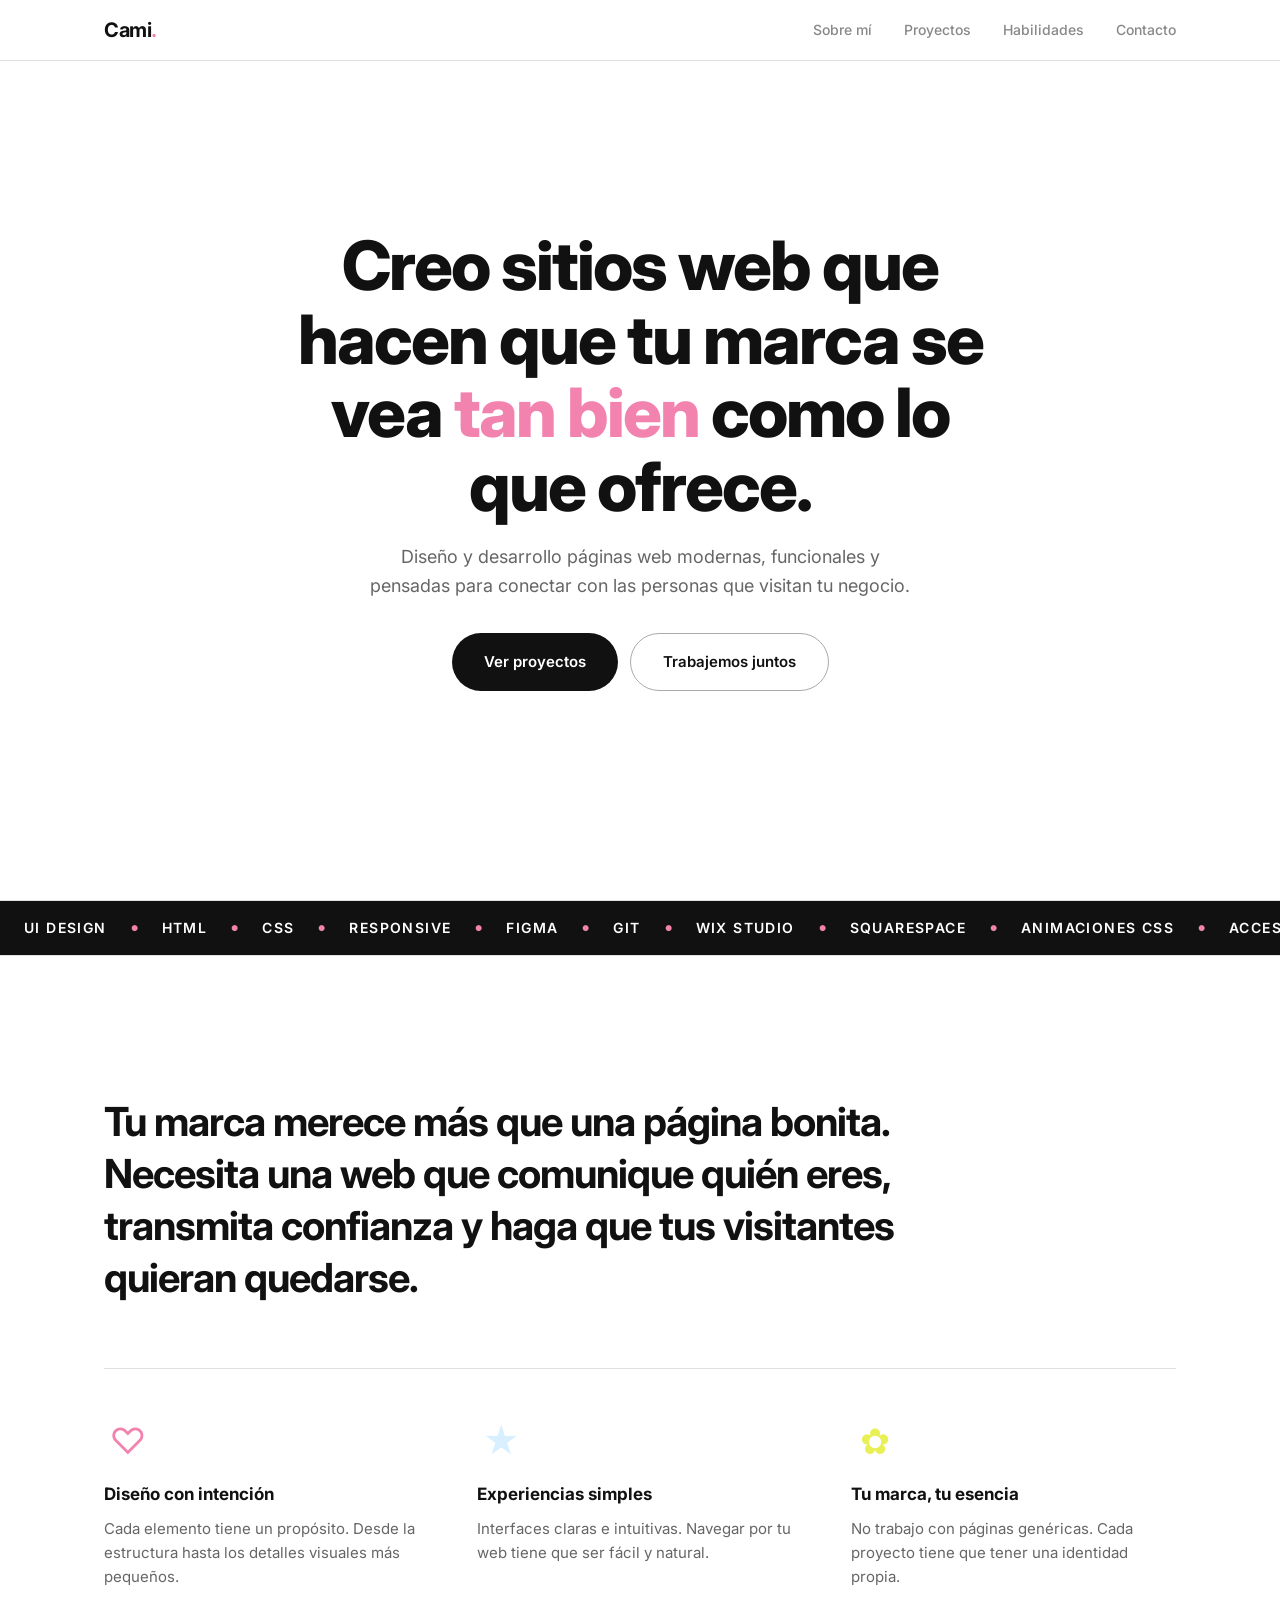
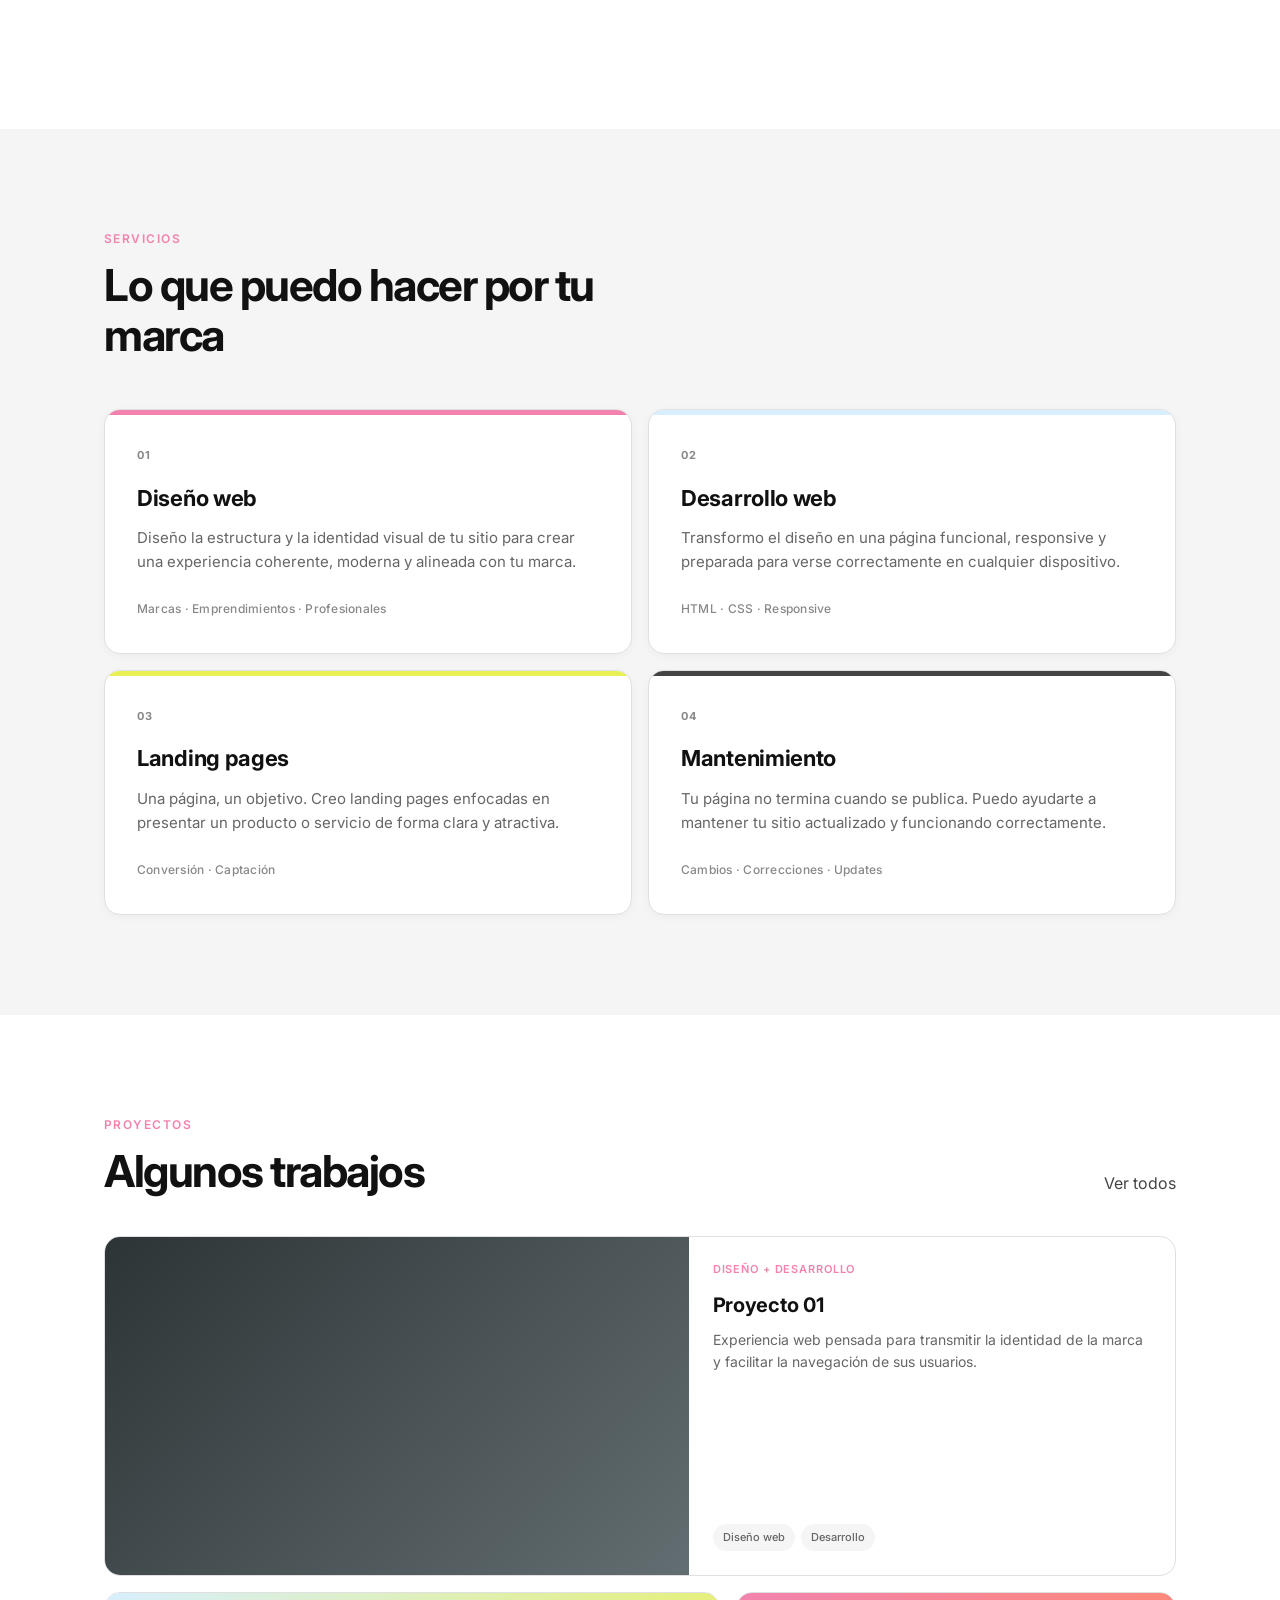
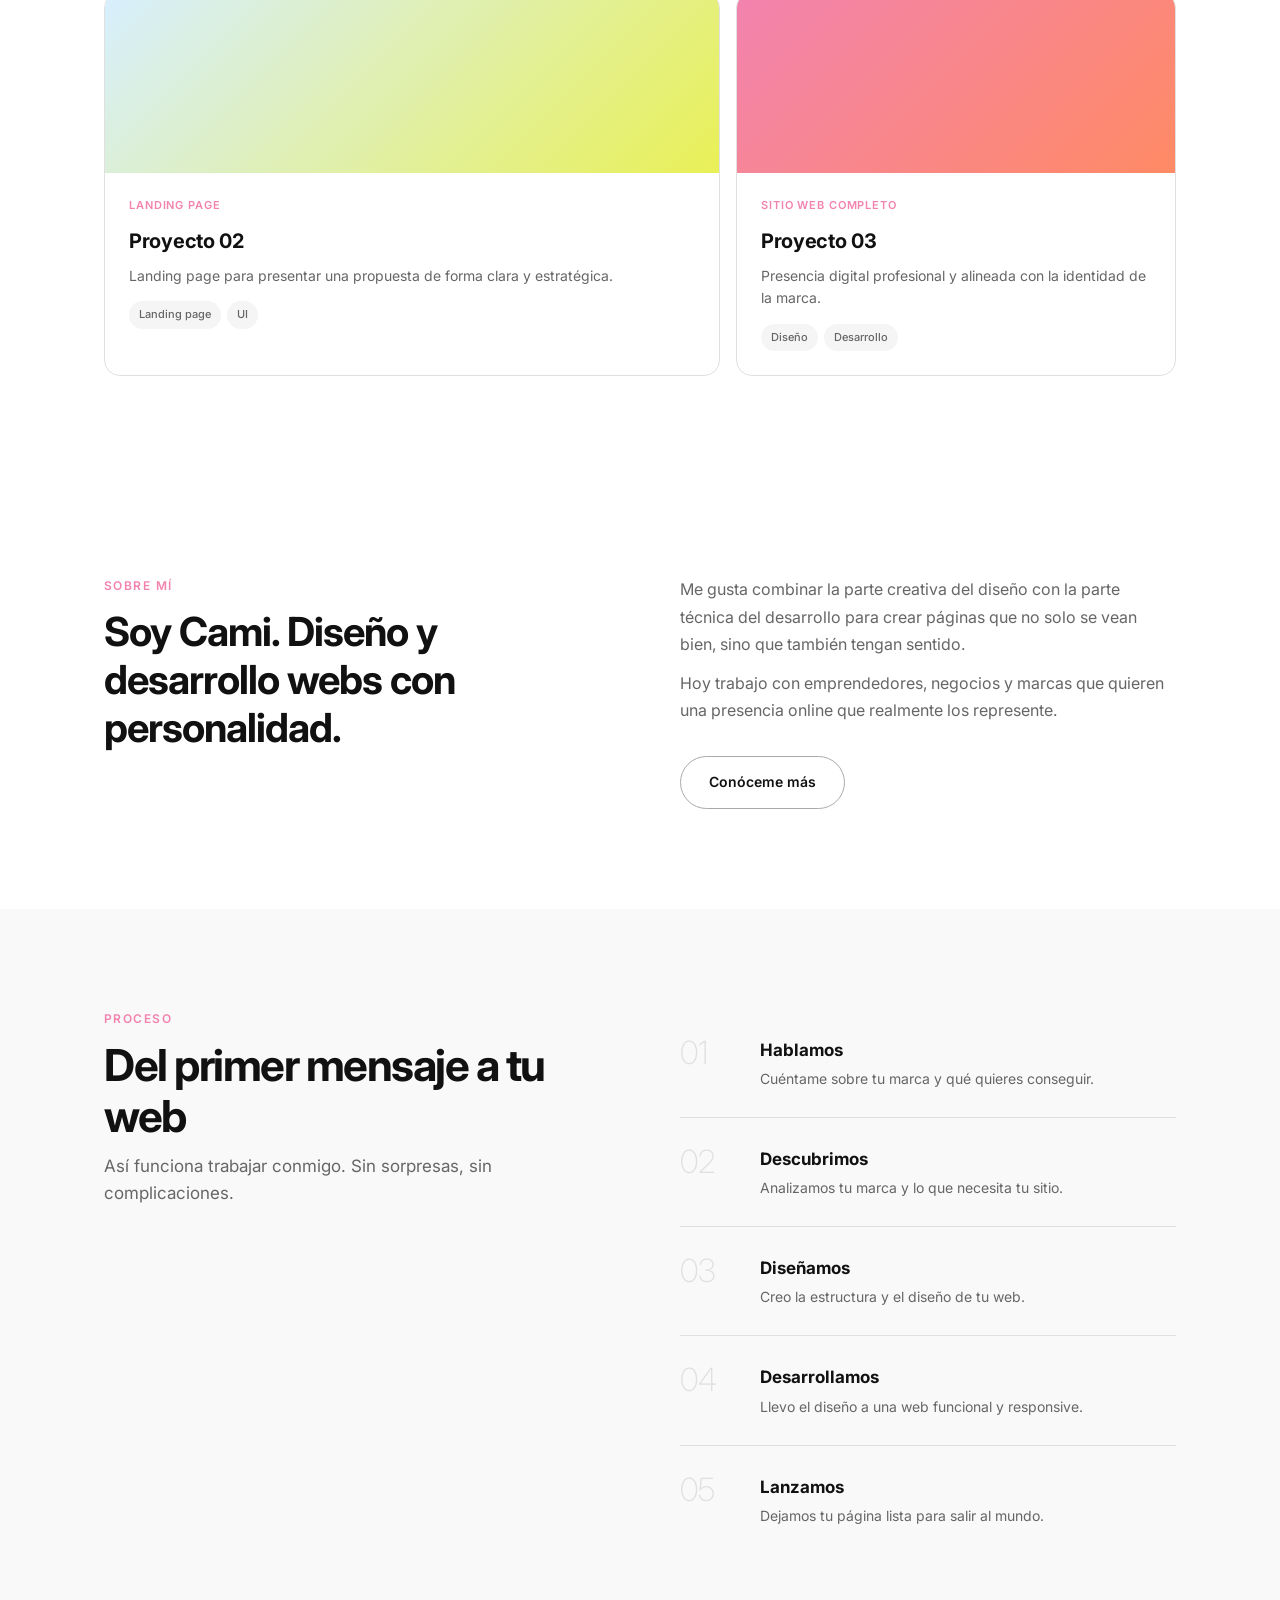
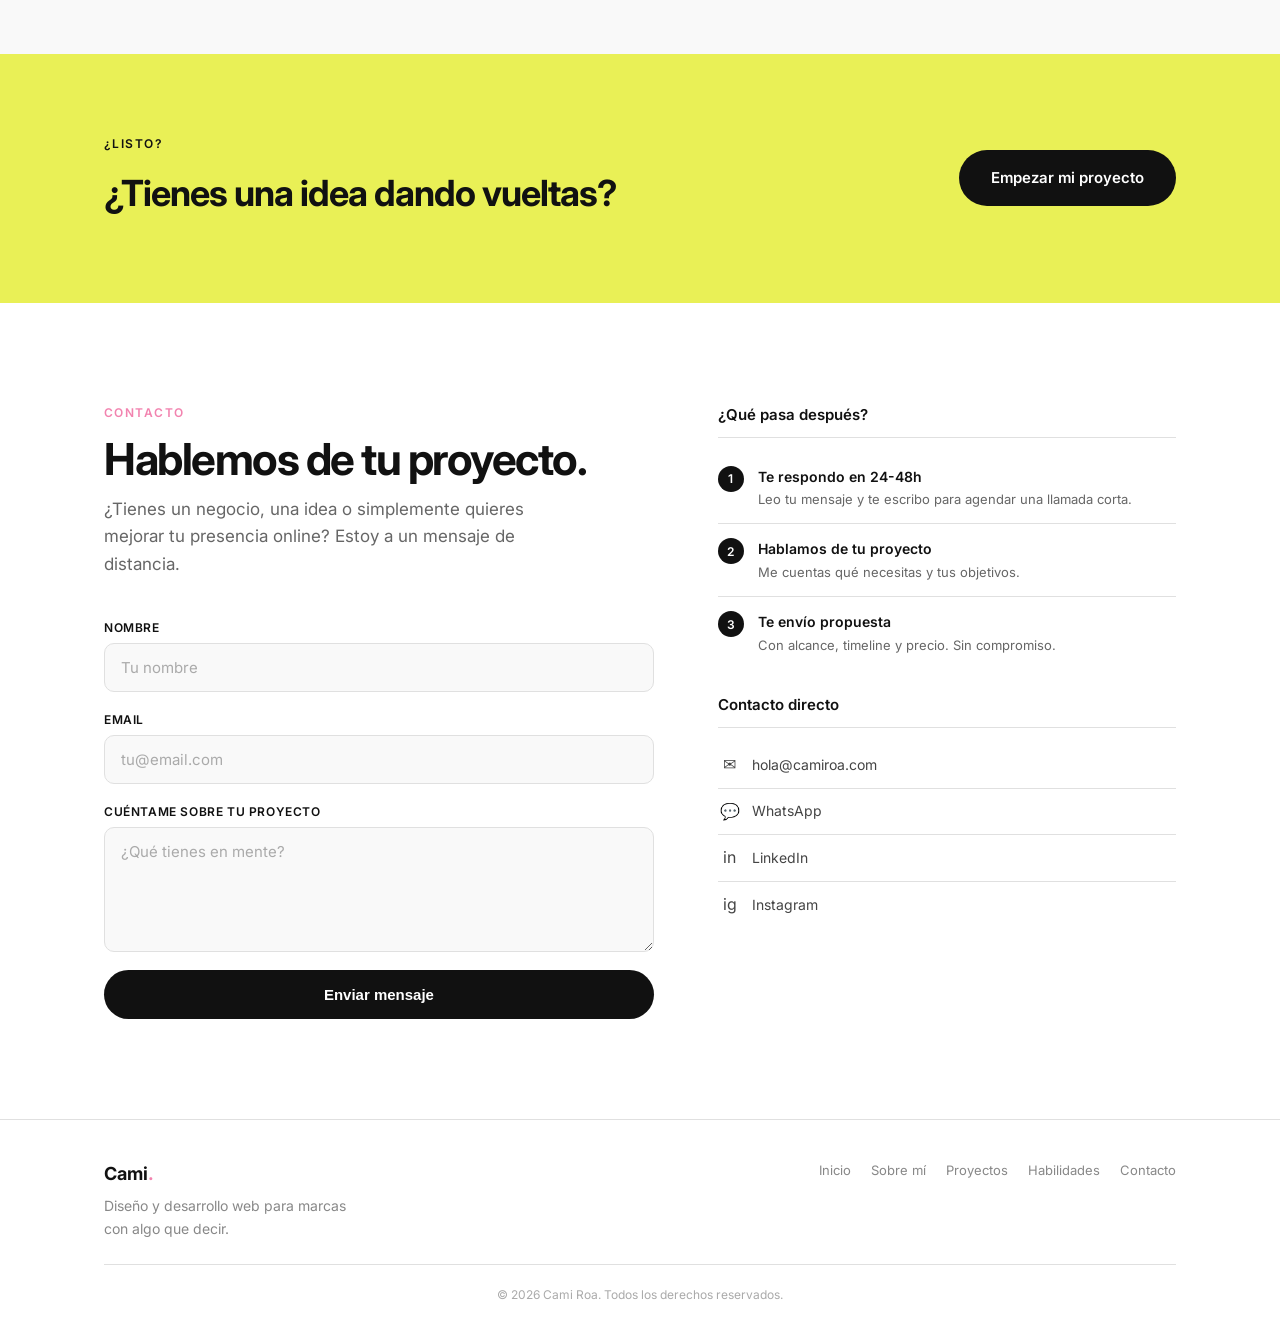
==== commit df6af4b1: "Add WhatsApp to contact section" ====
--- a/index.html
+++ b/index.html
@@ -353,6 +353,12 @@
                                     </a>
                                 </li>
                                 <li>
+                                    <a href="https://wa.me/5491112345678" target="_blank" rel="noopener">
+                                        <span class="link-icon">💬</span>
+                                        <span>WhatsApp</span>
+                                    </a>
+                                </li>
+                                <li>
                                     <a href="https://www.linkedin.com/in/camiroa" target="_blank" rel="noopener">
                                         <span class="link-icon">in</span>
                                         <span>LinkedIn</span>
@@ -403,6 +409,7 @@
     </div>
 
     <script>
+        // Scroll reveal
         const revealObserver = new IntersectionObserver((entries) => {
             entries.forEach(entry => {
                 if (entry.isIntersecting) {
@@ -414,6 +421,77 @@
 
         document.querySelectorAll('.reveal').forEach(el => revealObserver.observe(el));
 
+        // Project modal
+        const projects = {
+            'project-1': {
+                title: 'Proyecto 01',
+                tag: 'Diseño + Desarrollo',
+                fullDescription: 'Diseño y desarrollo de una experiencia web pensada para transmitir la identidad de la marca y facilitar la navegación de sus usuarios.',
+                tech: ['HTML', 'CSS', 'JavaScript', 'Responsive Design'],
+                links: [{ label: 'Ver proyecto', url: '#', primary: true }]
+            },
+            'project-2': {
+                title: 'Proyecto 02',
+                tag: 'Landing page',
+                fullDescription: 'Landing page diseñada para presentar una propuesta de forma clara, visual y estratégica.',
+                tech: ['HTML', 'CSS', 'Animaciones CSS'],
+                links: [{ label: 'Ver proyecto', url: '#', primary: true }]
+            },
+            'project-3': {
+                title: 'Proyecto 03',
+                tag: 'Sitio web completo',
+                fullDescription: 'Sitio web para una marca que necesitaba una presencia digital profesional y alineada con su identidad.',
+                tech: ['HTML', 'CSS', 'JavaScript', 'Responsive Design'],
+                links: [{ label: 'Ver proyecto', url: '#', primary: true }]
+            }
+        };
+
+        const modalOverlay = document.getElementById('project-modal');
+        const modalContent = document.getElementById('modal-content');
+        const modalClose = document.getElementById('modal-close');
+
+        document.querySelectorAll('.project-card[data-project]').forEach(card => {
+            card.addEventListener('click', () => {
+                const project = projects[card.dataset.project];
+                if (!project) return;
+                modalContent.innerHTML = `
+                    <span class="modal-tag">${project.tag}</span>
+                    <h2 id="modal-title">${project.title}</h2>
+                    <p class="modal-description">${project.fullDescription}</p>
+                    <h3>Tecnologías</h3>
+                    <div class="modal-tech">
+                        ${project.tech.map(t => `<span class="tech-tag">${t}</span>`).join('')}
+                    </div>
+                    <div class="modal-links">
+                        ${project.links.map(l => `<a href="${l.url}" class="modal-link ${l.primary ? 'primary' : 'secondary'}" target="_blank">${l.label}</a>`).join('')}
+                    </div>
+                `;
+                modalOverlay.hidden = false;
+                document.body.style.overflow = 'hidden';
+                modalClose.focus();
+            });
+        });
+
+        modalClose.addEventListener('click', () => {
+            modalOverlay.hidden = true;
+            document.body.style.overflow = '';
+        });
+
+        modalOverlay.addEventListener('click', (e) => {
+            if (e.target === modalOverlay) {
+                modalOverlay.hidden = true;
+                document.body.style.overflow = '';
+            }
+        });
+
+        document.addEventListener('keydown', (e) => {
+            if (e.key === 'Escape' && !modalOverlay.hidden) {
+                modalOverlay.hidden = true;
+                document.body.style.overflow = '';
+            }
+        });
+
+        // Hamburger menu
         const navToggle = document.getElementById('nav-toggle');
         const navLinks = document.getElementById('nav-links');
 
